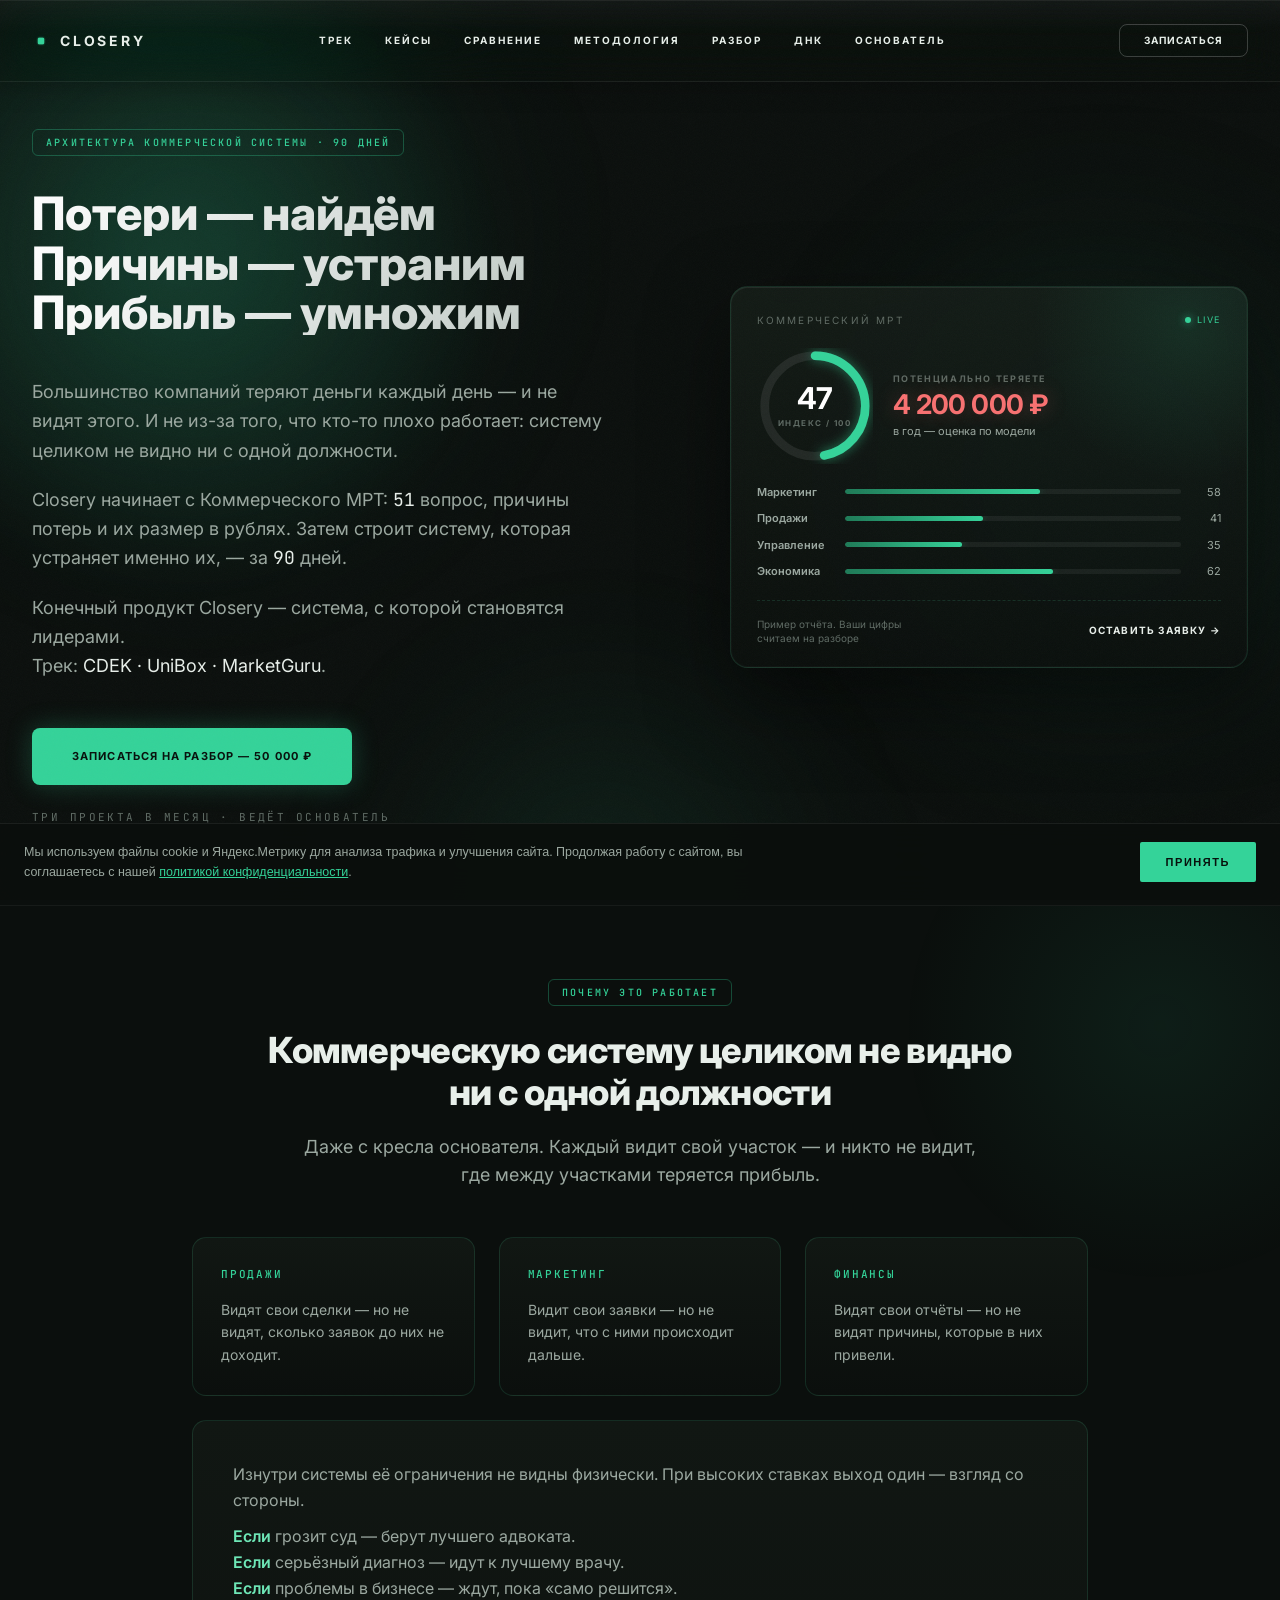
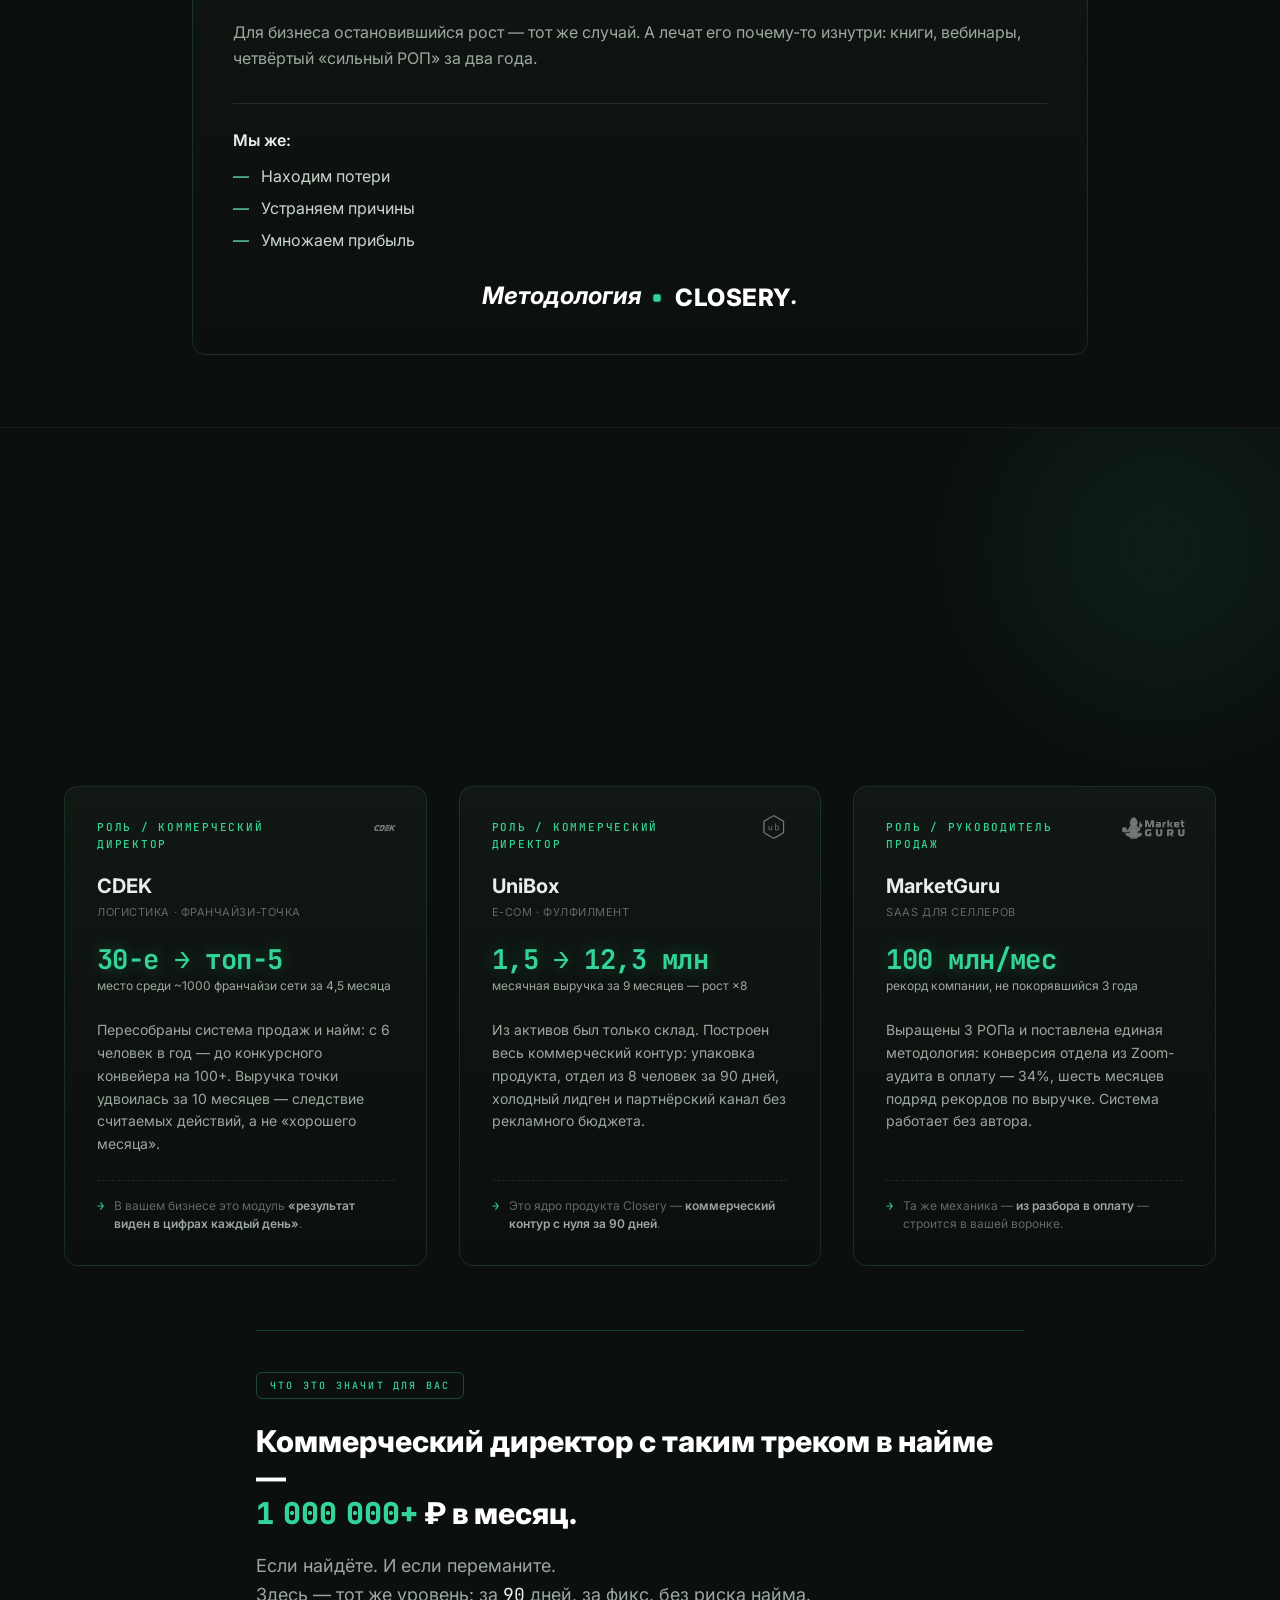
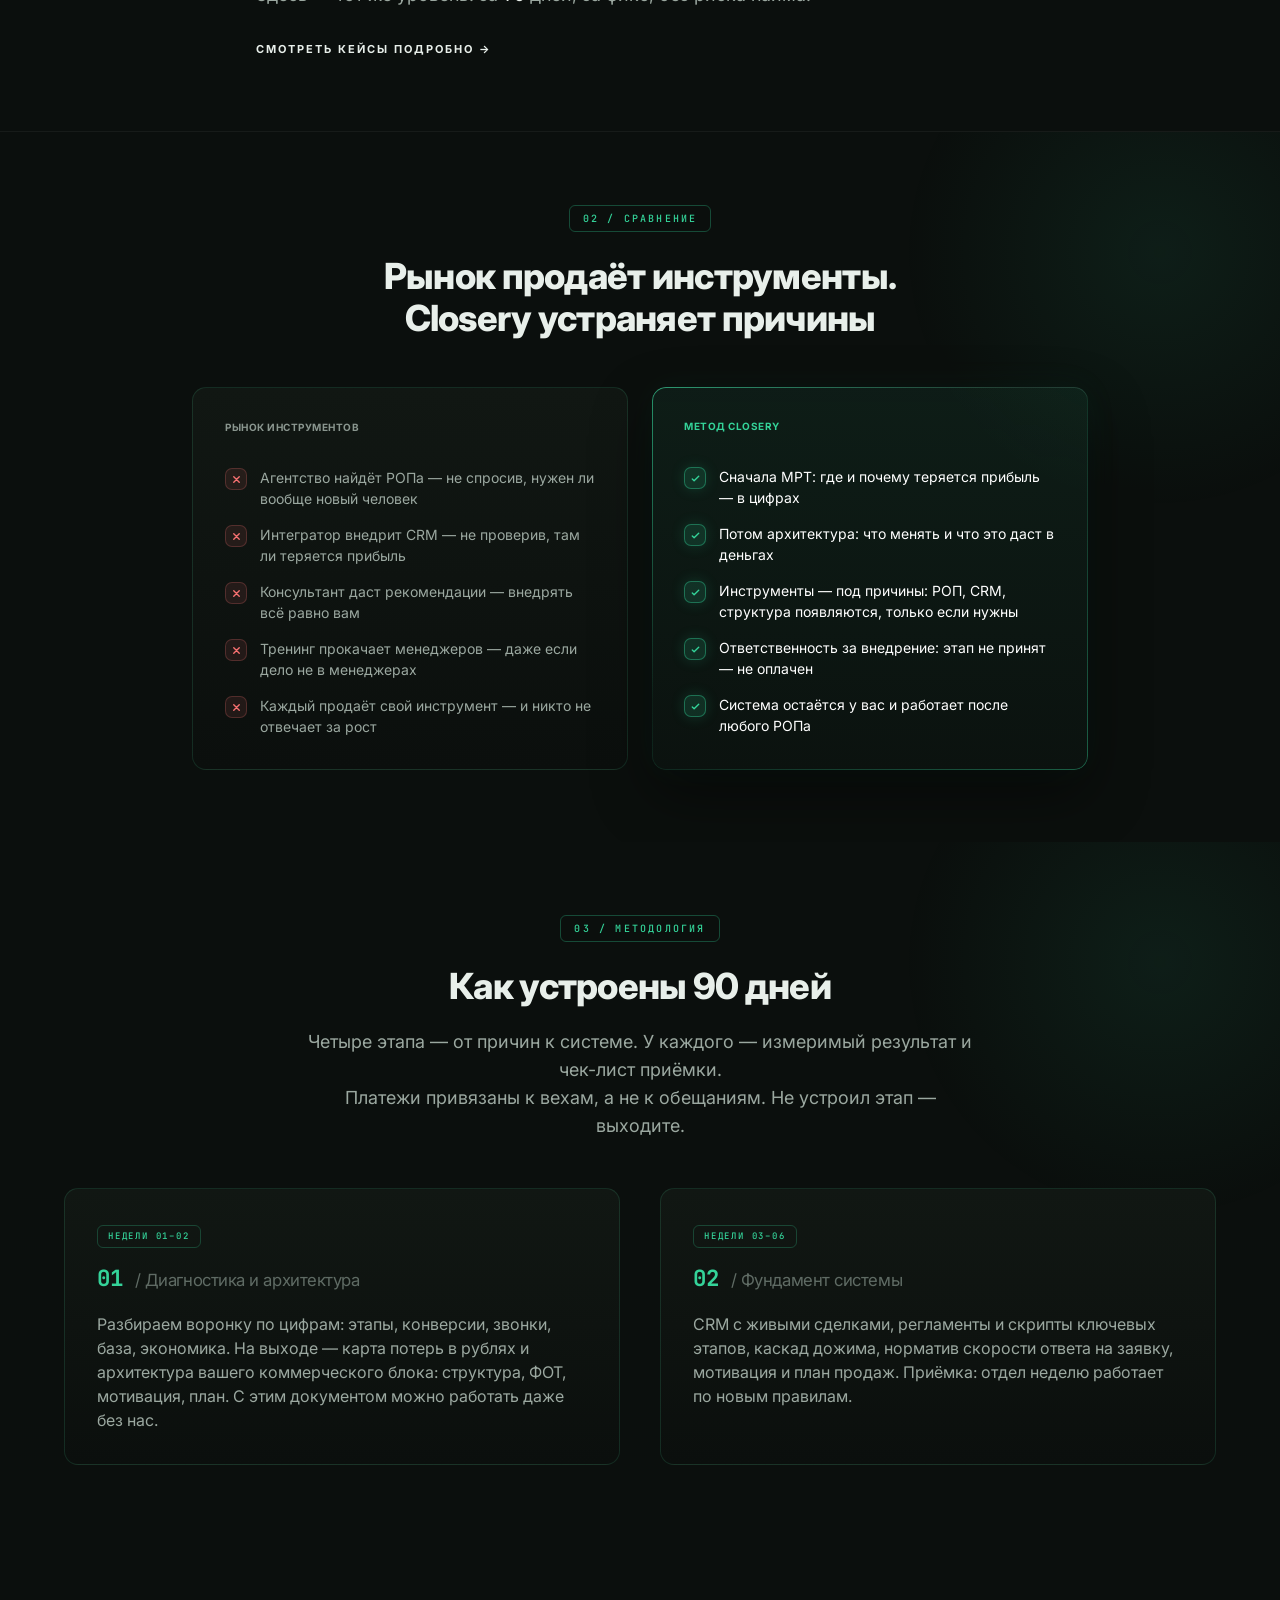
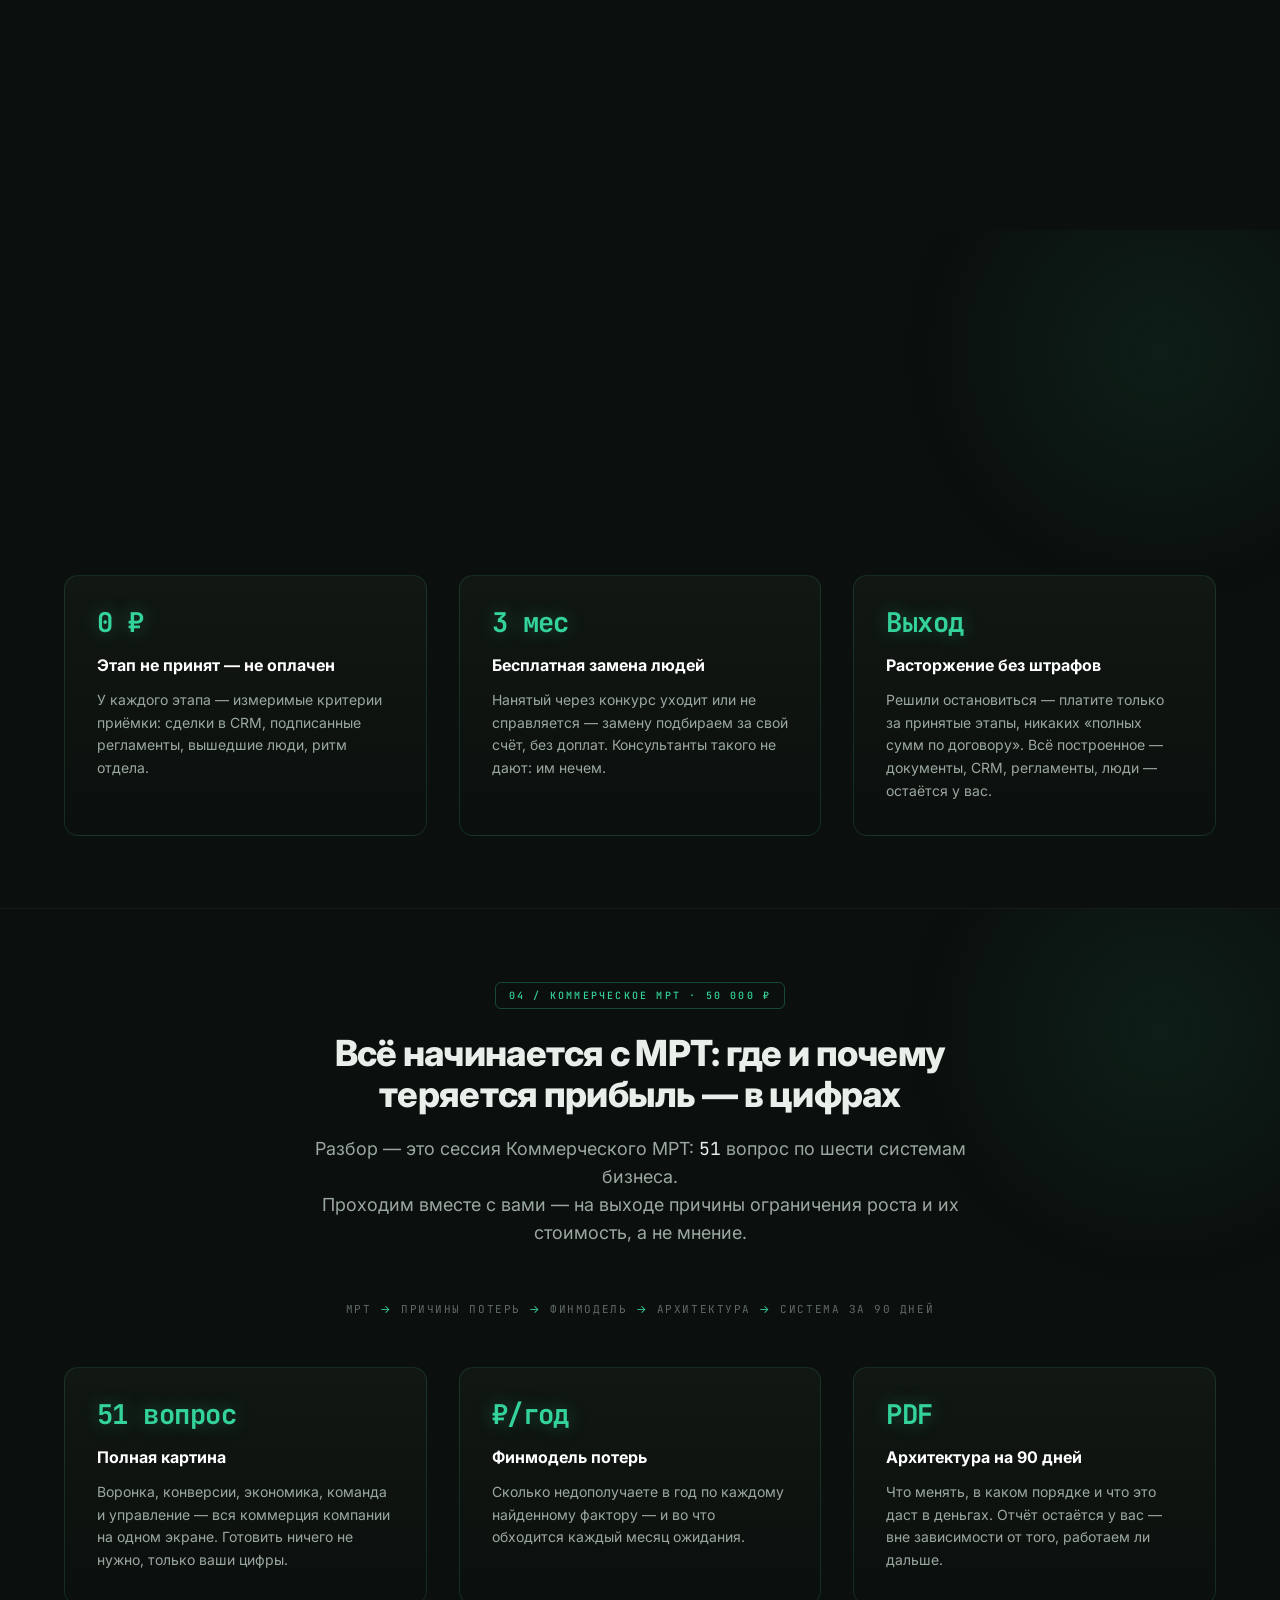
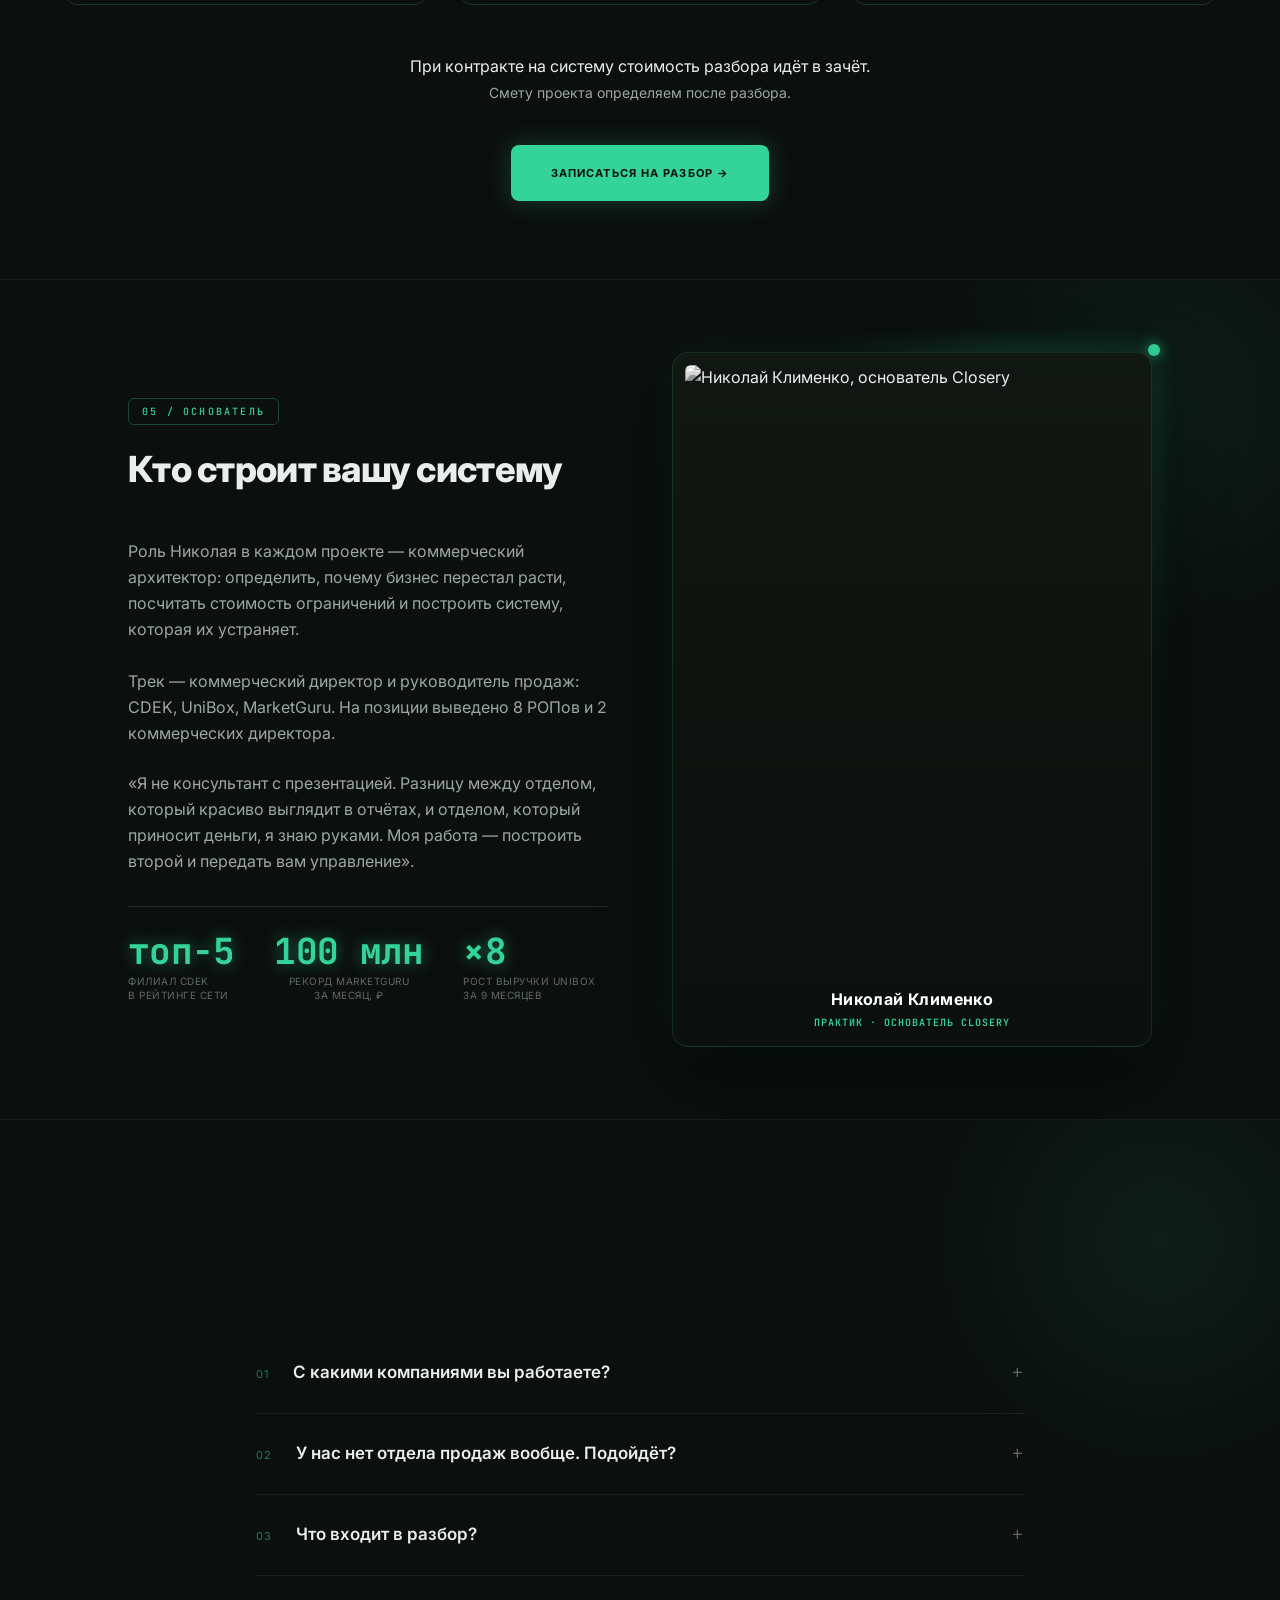
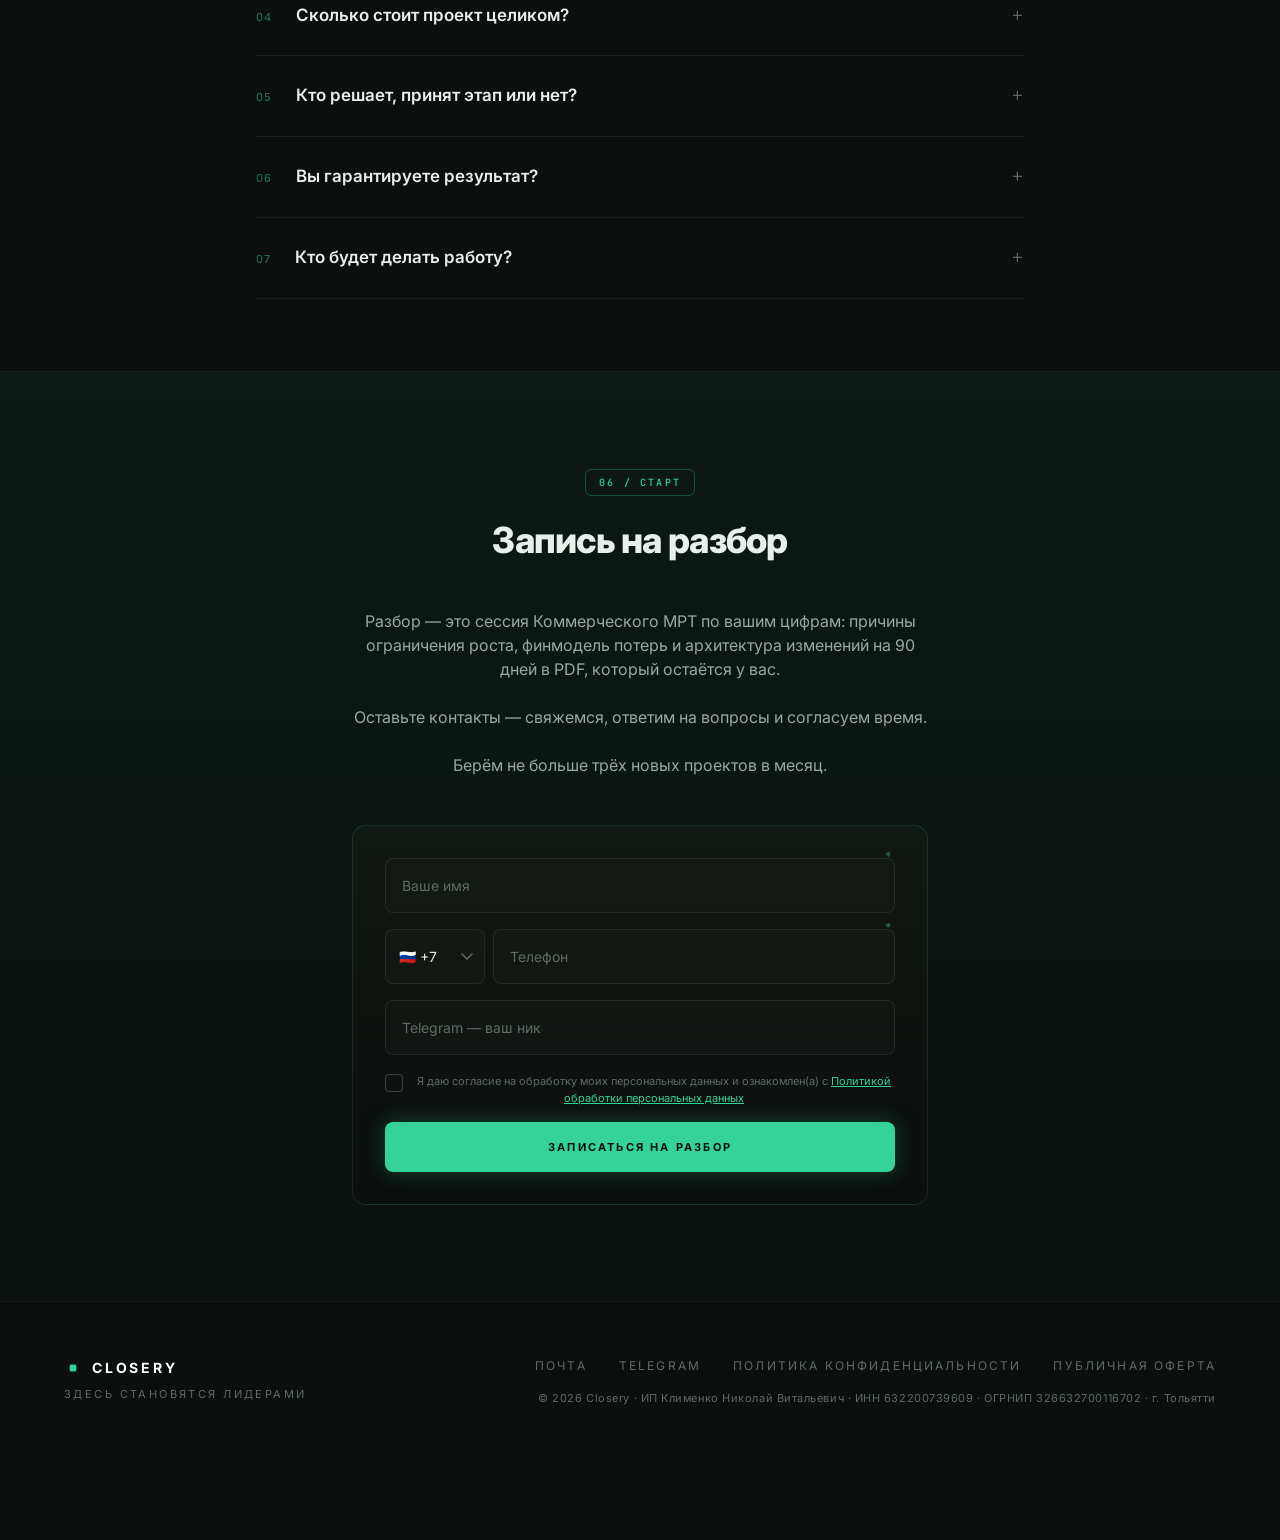
==== index.html @ 77b25d0c "Shorten and center the closing methodology line "В этом наша методология CLOSERY." -> "Методология C" ====
<!DOCTYPE html>
<html lang="ru">
<head>
<!-- ═══════════════════════════════════════════════════════════════
     CLOSERY v10 — ДИЗАЙН-СИСТЕМА «CASES»
     Палитра: фон #0B0F0D, изумруд #34D399, поверхности #111713/#151D18.
     Типографика: Inter (текст/заголовки) + JetBrains Mono
     (все цифры, индексы, служебные подписи — фирменный приём).
     Смысловые правки: кейсы синхронизированы с one-pager'ом,
     починена ссылка мобильного меню (/calculator → /diagnostic),
     сжаты заголовки. Форма, вебхук, JS-логика — без изменений.
═══════════════════════════════════════════════════════════════ -->

<meta charset="UTF-8">
<meta name="viewport" content="width=device-width, initial-scale=1.0">
<title>Closery — находим причины, которые останавливают рост, и строим коммерческую систему</title>
<meta name="description" content="Closery — коммерческий архитектор. Сначала Коммерческое МРТ: где и почему теряется прибыль, в рублях. Затем — коммерческая система за 90 дней, которая устраняет эти причины. Оплата по этапам, выход в любой момент.">
<link rel="canonical" href="https://closery.ru/">
<meta name="robots" content="index, follow">
<meta name="theme-color" content="#0B0F0D">

<link rel="icon" href="/favicon.ico" sizes="any">
<link rel="icon" type="image/svg+xml" href="/mark-transparent.svg">
<link rel="apple-touch-icon" href="/apple-touch-icon.png">
<link rel="icon" type="image/png" sizes="192x192" href="/mark-192.png">

<meta property="og:type" content="website">
<meta property="og:site_name" content="Closery">
<meta property="og:locale" content="ru_RU">
<meta property="og:url" content="https://closery.ru/">
<meta property="og:title" content="Closery — находим причины, которые останавливают рост">
<meta property="og:description" content="Сначала Коммерческое МРТ: где и почему теряется прибыль — в рублях. Затем коммерческая система за 90 дней, которая устраняет эти причины.">
<meta property="og:image" content="https://closery.ru/mark-512.png">
<meta property="og:image:width" content="512">
<meta property="og:image:height" content="512">
<meta name="twitter:card" content="summary_large_image">
<meta name="twitter:title" content="Closery — находим причины, которые останавливают рост">
<meta name="twitter:description" content="Коммерческое МРТ покажет, где теряется прибыль. Коммерческая система за 90 дней устранит причины — с оплатой по этапам.">
<meta name="twitter:image" content="https://closery.ru/mark-512.png">

<link rel="stylesheet" href="/tailwind.css?v=3a59e3e5">
<link href="https://fonts.googleapis.com/css2?family=Inter:wght@300;400;500;600;700;800&family=JetBrains+Mono:wght@400;500;700&family=PT+Serif:ital,wght@1,400;1,700&display=swap" rel="stylesheet">

<style>
/* ─── ТОКЕНЫ (из cases) ─── */
:root{
  --cl-bg:#0B0F0D;
  --cl-surface:#111713;
  --cl-surface2:#151D18;
  --cl-line:rgba(80,220,160,.14);
  --cl-line-soft:rgba(255,255,255,.07);
  --cl-em:#34D399;
  --cl-em-dim:#1E7A57;
  --cl-text:#E8EFEA;
  --cl-muted:#9BA8A0;
  --cl-faint:#5F6B64;
  --cl-ink:#07110C;
}

/* ─── БАЗОВЫЙ СБРОС ─── */
html { scroll-padding-top: 80px; }

.closery-land a { color: inherit !important; text-decoration: none !important; }
.closery-land a.cta-solid       { color: var(--cl-ink) !important; }
.closery-land a.cta-ghost       { color: var(--cl-text) !important; }
.closery-land a.cta-ghost:hover { color: var(--cl-ink) !important; }
.closery-land a.cl-foot         { color: var(--cl-faint) !important; }
.closery-land a.cl-foot:hover   { color: var(--cl-em) !important; }

.closery-land,
.closery-land *,
.closery-land p,
.closery-land h1,
.closery-land h2,
.closery-land h3,
.closery-land a,
.closery-land text {
  font-family: 'Inter', sans-serif !important;
  box-sizing: border-box;
}
/* фирменный приём: все цифры и служебные подписи — моно */
.closery-land .mono,
.closery-land .em-tag,
.closery-land .step-week,
.closery-land .fmt-badge,
.closery-land .stat-val,
.closery-land .case-index,
.closery-land .num-mono {
  font-family: 'JetBrains Mono', monospace !important;
}

/* ─── КАРТОЧКИ (стиль cases: поверхность → фон) ─── */
.glass {
  background: linear-gradient(180deg, var(--cl-surface) 0%, var(--cl-bg) 100%);
  border: 1px solid var(--cl-line);
  border-radius: 14px;
  position: relative;
  overflow: hidden;
  transition: border-color .35s ease, transform .35s ease, box-shadow .35s ease;
}
.glass:hover {
  border-color: rgba(52,211,153,.38);
  transform: translateY(-3px);
  box-shadow: 0 16px 44px rgba(0,0,0,.45), 0 0 30px rgba(52,211,153,.07);
}
.glass::before {
  content: '';
  position: absolute;
  top: 0; left: -80%;
  width: 60%; height: 100%;
  background: linear-gradient(90deg, transparent, rgba(232,239,234,.035), transparent);
  transition: left .55s ease;
  pointer-events: none;
}
.glass:hover::before { left: 150%; }
@media (hover: none) { .glass::before { display: none; } }

.gradient-text {
  background: linear-gradient(135deg, #FFFFFF 0%, #9BA8A0 100%);
  -webkit-background-clip: text;
  background-clip: text;
  -webkit-text-fill-color: transparent;
  padding: 0 .08em; margin: 0 -.08em;
}
/* На мобильном заголовок переносится на много строк — нижние строки
   попадают в тёмную часть градиента и становятся нечитаемыми на тёмном фоне.
   Ниже 640px используем сплошной светлый цвет вместо градиента. */
@media (max-width: 640px) {
  .gradient-text {
    background: none;
    -webkit-text-fill-color: var(--cl-text);
    color: var(--cl-text);
  }
}

/* ─── ОТСТУПЫ И ЗАГОЛОВКИ ─── */
.section-padding { padding-top: 4.5rem; padding-bottom: 4.5rem; }
.closery-land .cl-h2 { font-size: 1.5rem; line-height: 1.15; font-weight: 800; letter-spacing: -.02em; margin-bottom: 3rem; }
@media (min-width: 768px) { .closery-land .cl-h2 { font-size: 2.25rem; } }
.closery-land .cl-h2.has-sub { margin-bottom: 1.25rem; }
.closery-land .cl-sub { margin-bottom: 3rem; }
.closery-land .cl-center .cl-h2, .closery-land .cl-center .cl-sub { text-align: center; }
.closery-land .cl-center .cl-sub { margin-left: auto; margin-right: auto; }
@media (max-width: 640px) {
  .section-padding { padding-top: 3rem; padding-bottom: 3rem; }
  .px-mob { padding-left: 1rem !important; padding-right: 1rem !important; }
}

.closery-land { padding-bottom: env(safe-area-inset-bottom); }
.closery-land #cl-nav { padding-top: max(1.5rem, env(safe-area-inset-top)); }

/* ─── PROGRESS BAR ─── */
#cl-progress {
  position: fixed; top: 0; left: 0;
  height: 2px; width: 0%;
  background: linear-gradient(90deg, #1E7A57, #34D399);
  z-index: 2000;
  transition: width .07s linear;
  box-shadow: 0 0 8px rgba(52,211,153,.55);
}

/* ─── GRAIN ─── */
#cl-grain {
  position: fixed; inset: 0; pointer-events: none; z-index: 1999; opacity: .03;
  background-image: url("data:image/svg+xml,%3Csvg xmlns='http://www.w3.org/2000/svg' width='280' height='280'%3E%3Cfilter id='n'%3E%3CfeTurbulence type='fractalNoise' baseFrequency='.85' numOctaves='4' stitchTiles='stitch'/%3E%3C/filter%3E%3Crect width='280' height='280' filter='url(%23n)'/%3E%3C/svg%3E");
  background-size: 180px 180px;
}

/* ─── HERO GLOW ─── */
.hero-glow {
  position: absolute;
  width: 720px; height: 720px;
  background: radial-gradient(circle, rgba(52,211,153,.12) 0%, transparent 66%);
  pointer-events: none;
  top: -90px; left: -190px;
  border-radius: 50%;
  animation: glow-breathe 6s ease-in-out infinite;
}
@keyframes glow-breathe {
  0%,100% { transform: scale(1);    opacity: .5; }
  50%      { transform: scale(1.1); opacity: 1;  }
}

/* ─── REVEAL ─── */
.reveal { opacity: 0; transform: translateY(26px);
  transition: opacity .72s cubic-bezier(.16,1,.3,1), transform .72s cubic-bezier(.16,1,.3,1); }
.reveal.in { opacity: 1; transform: none; }
.rd1 { transition-delay: .1s; } .rd2 { transition-delay: .2s; }
.rd3 { transition-delay: .3s; } .rd4 { transition-delay: .4s; }
@media (prefers-reduced-motion: reduce) {
  .reveal { opacity: 1; transform: none; transition: none; }
  .hero-glow, .em-tag, .fmt-badge { animation: none !important; }
}

/* ─── НАВИГАЦИЯ ─── */
.nav-lnk { color: var(--cl-faint) !important; transition: color .2s !important; }
.nav-lnk:hover { color: var(--cl-em) !important; }
.closery-land .nav-dna { color: var(--cl-em) !important; }
.closery-land .nav-dna:hover { color: #6EE7B7 !important; }
#cl-mob-menu .nav-dna { color: var(--cl-em) !important; }

.logo-btn {
  cursor: pointer;
  color: #fff !important;
  letter-spacing: .2em;
  display: inline-flex; align-items: center; gap: 10px;
  transition: letter-spacing .35s ease, color .2s !important;
}
.logo-btn:hover { color: var(--cl-em) !important; letter-spacing: .3em; }
.brand-mark {
  width: 9px; height: 9px; border-radius: 2px; flex: none;
  background: var(--cl-em);
  box-shadow: 0 0 14px rgba(52,211,153,.55);
}

/* ─── МОБИЛЬНОЕ МЕНЮ ─── */
#cl-mob-menu {
  display: none;
  position: fixed;
  top: 72px; left: 0; right: 0; bottom: 0;
  background: rgba(11,15,13,0.97);
  -webkit-backdrop-filter: blur(24px);
  backdrop-filter: blur(24px);
  border-bottom: 1px solid var(--cl-line);
  z-index: 49;
  padding: 1.5rem 2rem;
  flex-direction: column;
  gap: 1.25rem;
  overflow-y: auto;
}
#cl-mob-menu.open { display: flex; }
body.cl-menu-open { overflow: hidden; }
#cl-mob-menu a {
  color: var(--cl-faint) !important;
  font-size: 11px; font-weight: 700; letter-spacing: .2em; text-transform: uppercase;
  padding: .75rem 0;
  border-bottom: 1px solid rgba(255,255,255,0.05);
  transition: color .2s !important;
}
#cl-mob-menu a:hover { color: var(--cl-em) !important; }
#cl-hamburger { display: none; flex-direction: column; gap: 5px; cursor: pointer; padding: 4px; background: none; border: none; }
#cl-hamburger span { display: block; width: 22px; height: 2px; background: var(--cl-text); border-radius: 2px; transition: transform .3s ease, opacity .3s ease; }
#cl-hamburger.open span:nth-child(1) { transform: translateY(7px) rotate(45deg); }
#cl-hamburger.open span:nth-child(2) { opacity: 0; }
#cl-hamburger.open span:nth-child(3) { transform: translateY(-7px) rotate(-45deg); }
@media (max-width: 768px) { #cl-hamburger { display: flex; } }
@media (max-width: 400px) { #cl-nav-cta { display: none !important; } }

/* ─── EM TAG (моно-индекс, как в cases) ─── */
.em-tag {
  display: inline-block;
  border: 1px solid rgba(52,211,153,.3);
  border-radius: 6px;
  padding: 5px 13px;
  font-size: 10px; font-weight: 500; letter-spacing: .22em; text-transform: uppercase;
  color: var(--cl-em);
  animation: tag-pulse 3s ease-in-out infinite;
}
@keyframes tag-pulse {
  0%,100% { box-shadow: none; }
  50%      { box-shadow: 0 0 14px rgba(52,211,153,.18); }
}

/* ─── CTA КНОПКИ ─── */
.cta-primary { position: relative; overflow: hidden; display: inline-block; border-radius: 8px; }
.cta-primary::after {
  content: ''; position: absolute; top: 0; left: -100%;
  width: 100%; height: 100%;
  background: linear-gradient(90deg, transparent, rgba(255,255,255,.22), transparent);
  transition: left .5s ease;
}
.cta-primary:hover::after { left: 100%; }
@media (hover: none) { .cta-primary::after { display: none; } }
.cta-solid { box-shadow: 0 0 26px rgba(52,211,153,.25); }

/* ─── OUR-SIDE КАРТОЧКИ ─── */
.our-side {
  border-radius: 14px;
  background: linear-gradient(180deg, rgba(52,211,153,.07), rgba(52,211,153,.02)) !important;
  transition: box-shadow .35s ease, border-color .35s ease, transform .35s ease;
  position: relative;
  box-shadow: 0 24px 60px rgba(0,0,0,.45), 0 1px 0 rgba(255,255,255,.08) inset, 0 0 34px rgba(52,211,153,.06);
}
/* Люксовая градиентная рамка */
.our-side::before {
  content: ''; position: absolute; inset: 0; border-radius: inherit; padding: 1px; z-index: 0;
  background: linear-gradient(140deg, rgba(52,211,153,.65), rgba(52,211,153,.06) 42%, rgba(52,211,153,.4));
  -webkit-mask: linear-gradient(#000 0 0) content-box, linear-gradient(#000 0 0);
  -webkit-mask-composite: xor; mask-composite: exclude;
  pointer-events: none;
}
.our-side:hover {
  box-shadow: 0 30px 70px rgba(0,0,0,.5), 0 0 60px rgba(52,211,153,.16), 0 1px 0 rgba(255,255,255,.1) inset;
  border-color: rgba(52,211,153,.55) !important;
  transform: translateY(-4px);
}

/* ─── СЧЁТЧИКИ / СТАТИСТИКА ─── */
.stat-val { display: inline-block; font-variant-numeric: tabular-nums; letter-spacing: -.02em; }
.closery-land .stat-row { display: grid; grid-template-columns: repeat(3, max-content); gap: 2.5rem; }
@media (max-width: 480px) {
  .closery-land .stat-row { grid-template-columns: repeat(2, max-content); gap: 1.75rem 2.5rem; }
}
.closery-land .stat-row .stat-num {
  font-family: 'JetBrains Mono', monospace !important;
  font-weight: 700; letter-spacing: -.02em;
  color: var(--cl-em);
  text-shadow: 0 0 16px rgba(52,211,153,.5);
}

/* ─── INPUTS ─── */
input:focus, textarea:focus {
  outline: none !important;
  border-color: var(--cl-em) !important;
  box-shadow: 0 0 0 2px rgba(52,211,153,.18) !important;
}
::selection        { background: var(--cl-em); color: var(--cl-ink); }
::-moz-selection   { background: var(--cl-em); color: var(--cl-ink); }

/* ─── ФОРМА ─── */
#cl-form-wrap input,
#cl-form-wrap select {
  background: rgba(255,255,255,.015);
  border: 1px solid var(--cl-line-soft);
  border-radius: 8px;
  padding: 1rem;
  color: var(--cl-text);
  font-family: 'Inter', sans-serif;
  font-size: 14px;
  transition: border-color .2s, box-shadow .2s;
}
#cl-form-wrap input { width: 100%; }
#cl-form-wrap select {
  appearance: none; -webkit-appearance: none; cursor: pointer;
  background-image: url("data:image/svg+xml,%3Csvg xmlns='http://www.w3.org/2000/svg' width='12' height='8' viewBox='0 0 12 8'%3E%3Cpath d='M1 1l5 5 5-5' stroke='%235F6B64' stroke-width='1.5' fill='none' stroke-linecap='round'/%3E%3C/svg%3E");
  background-repeat: no-repeat;
  background-position: right .7rem center;
  padding-left: .8rem; padding-right: 1.6rem;
}
#cl-form-wrap select option { background: #111713; color: var(--cl-text); }
#cl-form-wrap input::placeholder { color: var(--cl-faint); }
#cl-hp { display: none !important; }
@media (max-width: 600px) {
  #cl-form-wrap input, #cl-form-wrap select { font-size: 16px; }
}
.closery-land { overflow-x: hidden; }

.cl-field { position: relative; }
.cl-req {
  position: absolute; top: -8px; right: 3px;
  font-size: 13px; line-height: 1;
  color: rgba(52,211,153,.5);
  pointer-events: none; z-index: 3;
}
.cl-phone-row { display: flex; gap: 8px; }
.cl-phone-row select { flex: 0 0 100px; width: 100px; }
.cl-phone-row input { flex: 1 1 auto; width: auto; min-width: 0; }
#cl-submit {
  width: 100%;
  padding: 1.05rem;
  background: var(--cl-em);
  color: var(--cl-ink);
  font-family: 'JetBrains Mono', monospace;
  font-weight: 700;
  font-size: 11px;
  letter-spacing: .2em;
  text-transform: uppercase;
  border: none; border-radius: 8px;
  cursor: pointer;
  transition: background .2s, transform .1s, box-shadow .2s;
  position: relative; overflow: hidden;
  box-shadow: 0 0 22px rgba(52,211,153,.25);
}
#cl-submit:hover { background: #fff; box-shadow: 0 0 30px rgba(52,211,153,.4); }
#cl-submit:active { transform: scale(.98); }
#cl-submit:disabled { opacity: .5; cursor: not-allowed; }
#cl-msg {
  display: none;
  padding: 1rem; border-radius: 8px;
  text-align: center;
  font-size: 13px; font-weight: 600; letter-spacing: .05em;
}
#cl-msg.success { color: var(--cl-em); border: 1px solid rgba(52,211,153,.3); }
#cl-msg.error   { color: #f87171; border: 1px solid rgba(248,113,113,.3); }
.cl-invalid { border-color: #f87171 !important; }

/* ─── ЧЕКБОКС ─── */
.cl-consent { display: flex; align-items: flex-start; gap: 10px; cursor: pointer; user-select: none; margin-top: 2px; }
.cl-consent input { display: none; }
.cl-consent .cl-box {
  width: 18px; height: 18px;
  border: 1px solid rgba(255,255,255,0.2);
  border-radius: 4px;
  flex-shrink: 0; margin-top: 1px; position: relative;
  transition: border-color .2s, background .2s;
}
.cl-consent input:checked + .cl-box { background: var(--cl-em); border-color: var(--cl-em); }
.cl-consent input:checked + .cl-box::after {
  content: ''; position: absolute; left: 5px; top: 1px;
  width: 4px; height: 9px;
  border: solid var(--cl-ink); border-width: 0 2px 2px 0;
  transform: rotate(45deg);
}
.cl-consent .cl-txt { font-size: 11px; line-height: 1.5; color: var(--cl-faint); }
.cl-consent .cl-txt a { color: var(--cl-em) !important; text-decoration: underline !important; }
.cl-consent.cl-invalid .cl-box { border-color: #f87171 !important; }

/* ─── FAQ ─── */
.faq-item { border-bottom: 1px solid rgba(255,255,255,0.07); }
.faq-item summary {
  list-style: none; cursor: pointer;
  display: flex; align-items: baseline; gap: 1.5rem;
  padding: 1.75rem 0;
  transition: color .2s ease;
}
.faq-item summary::-webkit-details-marker { display: none; }
.faq-item summary .faq-idx {
  font-family: 'JetBrains Mono', monospace;
  color: var(--cl-em-dim); font-size: 11px; letter-spacing: .1em; flex: none;
  transition: color .25s ease;
}
.faq-item summary .faq-q {
  color: var(--cl-text); font-weight: 600; font-size: 17px; line-height: 1.4; flex: 1;
}
.faq-item summary .faq-plus {
  flex: none; color: var(--cl-faint); font-size: 20px; font-weight: 300; line-height: 1;
  transition: transform .3s ease, color .25s ease;
}
.faq-item summary:hover .faq-plus,
.faq-item summary:hover .faq-idx { color: var(--cl-em); }
.faq-item[open] summary .faq-plus { transform: rotate(45deg); color: var(--cl-em); }
.faq-item[open] summary .faq-idx { color: var(--cl-em); }
.faq-item .faq-a {
  padding: 0 3rem 1.9rem 0; margin-left: calc(1.5rem + 2.6em);
  color: var(--cl-muted); font-size: 15px; line-height: 1.75; max-width: 44rem;
}
@media (max-width: 640px) {
  .faq-item .faq-a { margin-left: 0; padding-right: 0; }
}

/* ─── НАВБАР ─── */
.closery-land #cl-nav {
  position: fixed;
  background: rgba(11,15,13,0.2);
  -webkit-backdrop-filter: blur(20px) saturate(160%);
  backdrop-filter: blur(20px) saturate(160%);
  border-bottom: 1px solid var(--cl-line-soft);
  box-shadow: inset 0 1px 0 rgba(255,255,255,0.06), 0 4px 24px rgba(0,0,0,0.25);
  transition: background .4s ease, box-shadow .4s ease, border-color .4s ease,
    -webkit-backdrop-filter .4s ease, backdrop-filter .4s ease;
}
.closery-land #cl-nav::before {
  content: ''; position: absolute; inset: 0; pointer-events: none;
  background: linear-gradient(180deg, rgba(255,255,255,0.04) 0%, transparent 40%);
}
.closery-land #cl-nav.cl-scrolled {
  background: rgba(11,15,13,0.6);
  -webkit-backdrop-filter: blur(28px) saturate(190%);
  backdrop-filter: blur(28px) saturate(190%);
  border-bottom-color: rgba(52,211,153,0.2);
  box-shadow: inset 0 1px 0 rgba(255,255,255,0.1), 0 8px 32px rgba(0,0,0,0.5);
}

/* ─── ФОНОВЫЕ ПЯТНА СЕКЦИЙ ─── */
.closery-land .section-padding { position: relative; overflow: hidden; }
.closery-land .section-padding::before {
  content: ''; position: absolute;
  width: 520px; height: 520px;
  background: radial-gradient(circle, rgba(52,211,153,.08) 0%, transparent 70%);
  border-radius: 50%;
  top: -140px; right: -140px;
  pointer-events: none; z-index: 0;
  animation: spot-breathe 8s ease-in-out infinite;
}
.closery-land .section-padding > * { position: relative; z-index: 1; }
@keyframes spot-breathe {
  0%,100% { transform: scale(1) translate(0,0);          opacity: .55; }
  50%     { transform: scale(1.12) translate(-18px,18px); opacity: 1;  }
}

/* ─── ЭТАПЫ / ФОРМАТЫ ─── */
.fmt-badge {
  display: inline-block;
  background: var(--cl-em);
  color: var(--cl-ink);
  font-size: 9px; font-weight: 700; letter-spacing: .2em; text-transform: uppercase;
  padding: 5px 14px; border-radius: 6px;
  white-space: nowrap;
  margin-bottom: 16px;
  animation: badge-breathe 2.8s ease-in-out infinite;
}
@keyframes badge-breathe {
  0%,100% { transform: scale(1);    box-shadow: 0 0 14px rgba(52,211,153,.3); }
  50%     { transform: scale(1.05); box-shadow: 0 0 28px rgba(52,211,153,.55); }
}
.step-week {
  display: inline-block;
  font-size: 9px; font-weight: 500; letter-spacing: .2em; text-transform: uppercase;
  color: var(--cl-em);
  border: 1px solid rgba(52,211,153,.25);
  border-radius: 6px;
  padding: 4px 10px;
  margin-bottom: 14px;
}
.step-num {
  font-family: 'JetBrains Mono', monospace !important;
  color: var(--cl-em);
  font-size: 1.4rem; font-weight: 700; letter-spacing: -.02em;
  margin-bottom: 1rem;
}
.step-num small { font-size: .75em; color: var(--cl-faint); font-weight: 400; }

/* ─── КЕЙСЫ (зеркалят one-pager) ─── */
.case-index {
  font-size: 11px; font-weight: 500; letter-spacing: .16em;
  color: var(--cl-em); text-transform: uppercase;
}
.case-num {
  font-family: 'JetBrains Mono', monospace !important;
  font-size: 1.7rem; font-weight: 700; letter-spacing: -.02em;
  color: var(--cl-em); line-height: 1.05;
  text-shadow: 0 0 18px rgba(52,211,153,.35);
}
.case-transfer {
  border-top: 1px dashed var(--cl-line);
  padding-top: 1rem; margin-top: auto;
  display: flex; gap: 10px; align-items: baseline;
  font-size: 12px; color: var(--cl-faint); line-height: 1.5;
}
.case-transfer .arrow { color: var(--cl-em); font-family: 'JetBrains Mono', monospace !important; flex: none; }
.case-transfer b { color: var(--cl-muted); font-weight: 600; }

/* ─── ГАРАНТИЯ: пунктирная линия как в cases ─── */
.dash-top { border-top: 1px dashed var(--cl-line); }

/* ═══════════════════════════════════════════════════════
   ПРЕМИУМ-МОТОРИКА (Workstream A)
   Всё на transform/opacity, отключается prefers-reduced-motion.
═══════════════════════════════════════════════════════ */
html, body { background: #0B0F0D; }
.closery-land { background: transparent !important; position: relative; z-index: 1; }

/* Aurora — дрейфующие пятна за контентом */
#cl-aurora { position: fixed; inset: 0; z-index: 0; pointer-events: none; overflow: hidden; }
#cl-aurora b { position: absolute; border-radius: 50%; filter: blur(70px); will-change: transform; display: block; }
#cl-aurora .a1 { width: 62vw; height: 62vw; left: -16vw; top: -12vw;
  background: radial-gradient(circle, rgba(52,211,153,.16), transparent 62%); animation: aur1 26s ease-in-out infinite; }
#cl-aurora .a2 { width: 52vw; height: 52vw; right: -12vw; top: 16vh;
  background: radial-gradient(circle, rgba(30,122,87,.22), transparent 62%); animation: aur2 32s ease-in-out infinite; }
#cl-aurora .a3 { width: 46vw; height: 46vw; left: 24vw; bottom: -22vw;
  background: radial-gradient(circle, rgba(52,211,153,.10), transparent 62%); animation: aur3 40s ease-in-out infinite; }
@keyframes aur1 { 0%,100%{transform:translate(0,0) scale(1)} 50%{transform:translate(6vw,4vh) scale(1.14)} }
@keyframes aur2 { 0%,100%{transform:translate(0,0) scale(1)} 50%{transform:translate(-5vw,6vh) scale(1.1)} }
@keyframes aur3 { 0%,100%{transform:translate(0,0) scale(1)} 50%{transform:translate(4vw,-5vh) scale(1.2)} }

/* Свечение за курсором (только desktop) */
#cl-cursor { position: fixed; z-index: 1; pointer-events: none; width: 560px; height: 560px;
  left: 0; top: 0; transform: translate3d(-50%,-50%,0); border-radius: 50%; opacity: 0;
  background: radial-gradient(circle, rgba(52,211,153,.08), transparent 60%);
  transition: opacity .6s ease; will-change: transform; }
@media (pointer: fine) { body.cl-cursor-on #cl-cursor { opacity: 1; } }
@media (pointer: coarse) { #cl-cursor { display: none; } }

/* Spotlight внутри карточек, следит за мышью */
.glass::after, .our-side::after {
  content: ''; position: absolute; inset: 0; border-radius: inherit; pointer-events: none;
  opacity: 0; transition: opacity .45s ease; z-index: 0;
  background: radial-gradient(320px circle at var(--sx,50%) var(--sy,50%), rgba(52,211,153,.11), transparent 60%);
}
.glass:hover::after, .our-side:hover::after { opacity: 1; }
.glass > *, .our-side > * { position: relative; z-index: 1; }

/* Mask-reveal строк заголовка героя. Градиент — на самих спанах,
   т.к. background-clip:text не пробивается сквозь трансформируемого потомка. */
.hero-line { display: block; overflow: hidden; padding: .04em .08em; margin: 0 -.08em; }
.hero-line > span {
  display: block; transform: translateY(112%);
  animation: heroUp .95s cubic-bezier(.16,1,.3,1) forwards;
  background: linear-gradient(135deg, #FFFFFF 0%, #B4C0BA 100%);
  -webkit-background-clip: text; background-clip: text; -webkit-text-fill-color: transparent;
}
.hero-line:nth-child(2) > span { animation-delay: .1s; }
.hero-line:nth-child(3) > span { animation-delay: .2s; }
@keyframes heroUp { to { transform: none; } }
@media (max-width: 640px) {
  .hero-line > span { background: none; -webkit-text-fill-color: var(--cl-text); color: var(--cl-text); }
}
/* На 2-колоночной сетке (lg+) левая колонка ýже — держим все три строки в один ряд */
@media (min-width: 1024px) {
  .hero-headline { font-size: clamp(2.3rem, 3.6vw, 2.9rem); }
  .hero-line > span { white-space: nowrap; }
}

/* Магнитная кнопка */

/* ═══ ГЕРОЙ-ВИДЖЕТ «КОНСОЛЬ» (Workstream B) ═══ */
.hero-grid { display: grid; grid-template-columns: minmax(0,1fr); gap: 3rem; align-items: center; }
@media (min-width: 1024px) { .hero-grid { grid-template-columns: 1.1fr .9fr; gap: 4rem; } }
.hero-widget {
  position: relative; border-radius: 18px; padding: 26px 26px 22px;
  background: linear-gradient(180deg, rgba(21,29,24,.85), rgba(11,15,13,.85));
  border: 1px solid var(--cl-line);
  box-shadow: 0 30px 80px rgba(0,0,0,.5), 0 0 0 1px rgba(255,255,255,.02) inset, 0 1px 0 rgba(255,255,255,.06) inset;
  -webkit-backdrop-filter: blur(10px); backdrop-filter: blur(10px);
  overflow: hidden;
}
.hero-widget::before {
  content: ''; position: absolute; width: 320px; height: 320px; border-radius: 50%;
  background: radial-gradient(circle, rgba(52,211,153,.10), transparent 68%);
  top: -120px; right: -100px; pointer-events: none;
}
.hw-head { display: flex; align-items: center; justify-content: space-between; margin-bottom: 20px; position: relative; }
.hw-title { font-family: 'JetBrains Mono', monospace; font-size: 10px; letter-spacing: .22em; text-transform: uppercase; color: var(--cl-faint); }
.hw-live { display: inline-flex; align-items: center; gap: 6px; font-family: 'JetBrains Mono', monospace; font-size: 9px; letter-spacing: .18em; text-transform: uppercase; color: var(--cl-em); }
.hw-live i { width: 6px; height: 6px; border-radius: 50%; background: var(--cl-em); box-shadow: 0 0 8px rgba(52,211,153,.8); animation: hw-pulse 1.6s infinite; }
@keyframes hw-pulse { 0%,100%{opacity:1} 50%{opacity:.35} }
.hw-gauge-row { display: flex; align-items: center; gap: 20px; margin-bottom: 20px; position: relative; }
.hw-gauge { position: relative; width: 116px; height: 116px; flex: none; }
.hw-gauge svg { width: 100%; height: 100%; transform: rotate(-90deg); }
.hw-gauge .hw-track { fill: none; stroke: rgba(255,255,255,.08); stroke-width: 9; }
.hw-gauge .hw-val { fill: none; stroke: var(--cl-em); stroke-width: 9; stroke-linecap: round;
  filter: drop-shadow(0 0 6px rgba(52,211,153,.5)); transition: stroke-dashoffset 1.6s cubic-bezier(.16,1,.3,1); }
.hw-gnum { position: absolute; inset: 0; display: flex; flex-direction: column; align-items: center; justify-content: center; }
.hw-gnum b { font-family: 'JetBrains Mono', monospace; font-size: 30px; font-weight: 700; color: #fff; line-height: 1; }
.hw-gnum span { font-size: 8px; font-weight: 700; letter-spacing: .18em; text-transform: uppercase; color: var(--cl-faint); margin-top: 4px; }
.hw-loss { flex: 1; min-width: 0; }
.hw-label { font-size: 9px; font-weight: 700; letter-spacing: .18em; text-transform: uppercase; color: var(--cl-faint); }
.hw-loss-num { font-family: 'JetBrains Mono', monospace; font-size: clamp(20px,2.4vw,27px); font-weight: 700; color: #F87171; letter-spacing: -.02em; line-height: 1.1; margin: 4px 0 3px; text-shadow: 0 0 22px rgba(248,113,113,.3); }
.hw-label2 { font-size: 11px; color: var(--cl-muted); }
.hw-bars { display: flex; flex-direction: column; gap: 10px; margin-bottom: 20px; }
.hw-bar { display: grid; grid-template-columns: 78px 1fr 30px; align-items: center; gap: 10px; }
.hw-bar .n { font-size: 11px; color: var(--cl-muted); font-weight: 600; }
.hw-bar .t { height: 5px; border-radius: 4px; background: rgba(255,255,255,.06); overflow: hidden; }
.hw-bar .t i { display: block; height: 100%; width: 0; border-radius: 4px; background: linear-gradient(90deg, var(--cl-em-dim), var(--cl-em)); box-shadow: 0 0 8px rgba(52,211,153,.3); transition: width 1.3s cubic-bezier(.16,1,.3,1); }
.hw-bar .v { font-family: 'JetBrains Mono', monospace; font-size: 11px; color: var(--cl-muted); text-align: right; }
.hw-foot { display: flex; align-items: center; justify-content: space-between; gap: 12px; border-top: 1px dashed var(--cl-line); padding-top: 16px; }
.hw-note { font-size: 10px; color: var(--cl-faint); line-height: 1.4; }
.hw-cta { font-family: 'JetBrains Mono', monospace; font-size: 10px; font-weight: 700; letter-spacing: .12em; text-transform: uppercase; color: var(--cl-em) !important; white-space: nowrap; }
.hw-cta:hover { color: #fff !important; }

@media (prefers-reduced-motion: reduce) {
  #cl-aurora b { animation: none !important; }
  #cl-cursor { display: none !important; }
  .hero-line > span { transform: none !important; animation: none !important; }
  .hw-live i { animation: none !important; }
}

/* ═══ ЛОГОТИП КЛИЕНТА В КАРТОЧКЕ КЕЙСА — монохромная угловая марка ═══ */
.case-logo {
  position: absolute; top: 30px; right: 30px; z-index: 2;
  height: 22px; width: auto; max-width: 92px; object-fit: contain;
  filter: brightness(0) invert(1); opacity: .42;
  transition: opacity .35s ease, transform .35s ease;
  pointer-events: none;
}
/* квадратные знаки компенсируем высотой, чтобы визуальная масса совпадала со словесными лого */
.case-logo[src*="unibox"] { height: 32px; top: 24px; }
.glass:hover .case-logo { opacity: .78; transform: translateY(-1px); }
/* строка «Роль / …» не должна заходить под лого */
.closery-land .case-index { padding-right: 104px; }
@media (max-width: 640px) {
  .case-logo { top: 26px; right: 24px; height: 18px; max-width: 78px; }
  .case-logo[src*="unibox"] { height: 26px; top: 22px; }
  .closery-land .case-index { padding-right: 88px; }
}

/* ═══ СТЕНА РЕЗУЛЬТАТОВ (Workstream C) ═══ */
.results-grid { display: grid; grid-template-columns: repeat(2, 1fr); gap: 1px;
  background: var(--cl-line); border: 1px solid var(--cl-line); border-radius: 16px; overflow: hidden; }
@media (min-width: 768px) { .results-grid { grid-template-columns: repeat(3, 1fr); } }
.result-cell {
  background: linear-gradient(180deg, rgba(21,29,24,.6), rgba(11,15,13,.6));
  padding: 34px 24px; text-align: center; position: relative; overflow: hidden;
  transition: background .35s;
}
.result-cell:hover { background: linear-gradient(180deg, rgba(52,211,153,.06), rgba(11,15,13,.6)); }
.result-cell::before { content: ''; position: absolute; width: 180px; height: 180px; border-radius: 50%;
  top: -80px; right: -60px; background: radial-gradient(circle, rgba(52,211,153,.10), transparent 70%);
  opacity: 0; transition: opacity .35s; pointer-events: none; }
.result-cell:hover::before { opacity: 1; }
.result-num {
  font-family: 'JetBrains Mono', monospace; font-weight: 700; letter-spacing: -.02em;
  font-size: clamp(30px,4vw,44px); color: var(--cl-em); line-height: 1;
  text-shadow: 0 0 22px rgba(52,211,153,.35); margin-bottom: 12px;
  display: flex; align-items: baseline; justify-content: center; gap: .04em;
}
.result-num .pre { font-size: .6em; color: var(--cl-em); opacity: .7; }
.result-cap { font-size: 12.5px; color: var(--cl-muted); line-height: 1.5; max-width: 220px; margin: 0 auto; }

/* ═══ ПОРТРЕТ ОСНОВАТЕЛЯ (Workstream E) ═══ */
.founder-wrap::before {
  content: ''; position: absolute; inset: -14px; border-radius: 22px; z-index: 0; pointer-events: none;
  background: radial-gradient(60% 60% at 70% 20%, rgba(52,211,153,.18), transparent 70%);
  filter: blur(8px);
}
.founder-frame { position: relative; z-index: 1; border-radius: 16px;
  box-shadow: 0 30px 70px rgba(0,0,0,.5), 0 0 40px rgba(52,211,153,.08); }

/* ═══ СРАВНЕНИЕ: премиум иконки ═══ */
.cmp-list { display: flex; flex-direction: column; gap: 15px; }
.cmp-row { display: flex; gap: 13px; align-items: flex-start; font-size: 14px; line-height: 1.5; }
.cmp-ico { flex: none; width: 22px; height: 22px; border-radius: 7px; display: flex; align-items: center; justify-content: center; margin-top: 1px; }
.cmp-ico svg { width: 11px; height: 11px; display: block; }
.cmp-x { background: rgba(248,113,113,.09); color: #F87171; box-shadow: inset 0 0 0 1px rgba(248,113,113,.22); }
.cmp-v { background: rgba(52,211,153,.14); color: var(--cl-em); box-shadow: inset 0 0 0 1px rgba(52,211,153,.4), 0 0 14px rgba(52,211,153,.18); }

/* ═══ ФОРМАТЫ: равная высота, мета прижата к низу ═══ */
.fmt-grid > * { display: flex; flex-direction: column; height: 100%; }
.fmt-foot { margin-top: auto; }
</style>
</head>
<body>

<div id="cl-aurora" aria-hidden="true"><b class="a1"></b><b class="a2"></b><b class="a3"></b></div>
<div id="cl-cursor" aria-hidden="true"></div>
<div id="cl-progress"></div>
<div id="cl-grain"></div>

<div class="closery-land bg-[#0B0F0D] text-[#E8EFEA] min-h-screen">

  <!-- ─── НАВИГАЦИЯ ─── -->
  <nav id="cl-nav" class="w-full z-50 px-8 py-6 flex justify-between items-center">
    <a href="#"
       onclick="event.preventDefault();window.scrollTo({top:0,behavior:'smooth'})"
       class="logo-btn font-bold uppercase text-sm select-none"><img src="/mark-transparent.svg" alt="" width="18" height="18" style="flex:none">Closery</a>

    <div class="hidden md:flex gap-8 text-[10px] font-bold uppercase tracking-[.2em]">
      <a href="#track"      class="nav-lnk">Трек</a>
      <a href="/cases"      class="nav-lnk">Кейсы</a>
      <a href="#versus"     class="nav-lnk">Сравнение</a>
      <a href="#method"     class="nav-lnk">Методология</a>
      <a href="#audit"      class="nav-lnk">Разбор</a>
      <a href="/dna"        class="nav-lnk">ДНК</a>
      <a href="#founder"    class="nav-lnk">Основатель</a>
    </div>

    <div class="flex items-center gap-4">
      <a id="cl-nav-cta" href="#cta"
         class="cta-primary cta-ghost px-6 py-2 border border-white/20 text-[10px] font-bold uppercase tracking-widest
                hover:bg-emerald-500 hover:border-emerald-500 transition-all">
        Записаться
      </a>
      <button id="cl-hamburger" aria-label="Меню" aria-expanded="false">
        <span></span><span></span><span></span>
      </button>
    </div>
  </nav>

  <!-- Мобильное меню -->
  <div id="cl-mob-menu" role="navigation">
    <a href="#track"      class="nav-lnk" onclick="closeMobMenu()">Трек</a>
    <a href="/cases"      class="nav-lnk" onclick="closeMobMenu()">Кейсы</a>
    <a href="#versus"     class="nav-lnk" onclick="closeMobMenu()">Сравнение</a>
    <a href="#method"     class="nav-lnk" onclick="closeMobMenu()">Методология</a>
    <a href="#audit"      class="nav-lnk" onclick="closeMobMenu()">Разбор</a>
    <a href="/dna"        class="nav-lnk" onclick="closeMobMenu()">ДНК</a>
    <a href="#founder"    class="nav-lnk" onclick="closeMobMenu()">Основатель</a>
  </div>

  <!-- ─── ГЛАВНЫЙ ЭКРАН ─── -->
  <section class="min-h-screen flex items-center pt-32 pb-20 px-4 md:px-8 relative overflow-hidden">
    <div class="hero-glow"></div>
    <div class="max-w-7xl mx-auto relative z-10 w-full hero-grid">

      <div>
        <div class="em-tag mb-8 reveal">Архитектура коммерческой системы · 90 дней</div>
        <h1 class="text-5xl md:text-6xl font-extrabold leading-[1.08] mb-10 hero-headline">
          <span class="hero-line"><span>Потери — найдём</span></span>
          <span class="hero-line"><span>Причины — устраним</span></span>
          <span class="hero-line"><span>Прибыль — умножим</span></span>
        </h1>
        <div class="text-lg text-[#9BA8A0] max-w-xl mb-12 leading-relaxed reveal rd2 space-y-5">
          <p>Большинство компаний теряют деньги каждый день — и не видят этого. 
             И не из-за того, что кто-то плохо работает: систему целиком не видно ни с одной должности.</p>
          <p>Closery начинает с Коммерческого МРТ: <span class="mono text-[#E8EFEA]">51</span> вопрос, причины потерь и их размер в рублях. Затем строит систему, которая устраняет именно их, — за <span class="mono text-[#E8EFEA]">90</span> дней.</p>
          <p>Конечный продукт Closery — система, с которой становятся лидерами.<br>
             Трек: <span class="text-[#E8EFEA]">CDEK · UniBox · MarketGuru</span>.</p>
        </div>
        <div class="reveal rd3 flex flex-wrap items-center gap-4">
          <a href="#cta"
             class="cta-primary cta-solid bg-emerald-500 px-10 py-5 font-bold uppercase tracking-widest text-[11px] hover:bg-white transition-all">
            Записаться на разбор — 50 000 ₽
          </a>
        </div>
        <div class="mt-6 text-[#5F6B64] text-[11px] uppercase tracking-[.22em] mono reveal rd4">Три проекта в месяц · Ведёт основатель</div>
      </div>

      <!-- Живой виджет-«консоль» (эхо диагностики, иллюстративные цифры) -->
      <div class="hero-widget reveal rd2" id="heroWidget">
        <div class="hw-head">
          <span class="hw-title">Коммерческий МРТ</span>
          <span class="hw-live"><i></i>live</span>
        </div>
        <div class="hw-gauge-row">
          <div class="hw-gauge">
            <svg viewBox="0 0 120 120">
              <circle class="hw-track" cx="60" cy="60" r="52"></circle>
              <circle class="hw-val" cx="60" cy="60" r="52" id="hwGauge"></circle>
            </svg>
            <div class="hw-gnum"><b id="hwIndex">—</b><span>индекс / 100</span></div>
          </div>
          <div class="hw-loss">
            <div class="hw-label">Потенциально теряете</div>
            <div class="hw-loss-num" id="hwLoss">— ₽</div>
            <div class="hw-label2">в год — оценка по модели</div>
          </div>
        </div>
        <div class="hw-bars" id="hwBars">
          <div class="hw-bar"><span class="n">Маркетинг</span><span class="t"><i data-w="58"></i></span><span class="v" data-target="58">0</span></div>
          <div class="hw-bar"><span class="n">Продажи</span><span class="t"><i data-w="41"></i></span><span class="v" data-target="41">0</span></div>
          <div class="hw-bar"><span class="n">Управление</span><span class="t"><i data-w="35"></i></span><span class="v" data-target="35">0</span></div>
          <div class="hw-bar"><span class="n">Экономика</span><span class="t"><i data-w="62"></i></span><span class="v" data-target="62">0</span></div>
        </div>
        <div class="hw-foot">
          <span class="hw-note">Пример отчёта. Ваши цифры<br>считаем на разборе</span>
          <a href="#cta" class="hw-cta">Оставить заявку →</a>
        </div>
      </div>

    </div>
  </section>

  <!-- ─── ПОЧЕМУ СЕЙЧАС ─── -->
  <section class="section-padding px-4 md:px-8 border-t border-white/5">
    <div class="max-w-6xl mx-auto cl-center">
      <div class="text-center mb-6 reveal"><div class="em-tag">Почему это работает</div></div>
      <h2 class="cl-h2 has-sub reveal">
        Коммерческую систему целиком не видно<br class="hidden md:block"> ни с одной должности
      </h2>
      <p class="cl-sub text-[#9BA8A0] text-lg max-w-2xl reveal rd1">
        Даже с кресла основателя. Каждый видит свой участок — и никто не видит,
        где между участками теряется прибыль.
      </p>

      <div class="grid md:grid-cols-3 gap-6 max-w-4xl mx-auto mb-6">
        <div class="glass p-7 reveal rd1">
          <div class="case-index mb-4">Продажи</div>
          <p class="text-[#9BA8A0] text-sm leading-relaxed">Видят свои сделки — но не видят, сколько заявок до них не доходит.</p>
        </div>
        <div class="glass p-7 reveal rd2">
          <div class="case-index mb-4">Маркетинг</div>
          <p class="text-[#9BA8A0] text-sm leading-relaxed">Видит свои заявки — но не видит, что с ними происходит дальше.</p>
        </div>
        <div class="glass p-7 reveal rd3">
          <div class="case-index mb-4">Финансы</div>
          <p class="text-[#9BA8A0] text-sm leading-relaxed">Видят свои отчёты — но не видят причины, которые в них привели.</p>
        </div>
      </div>

      <div class="max-w-4xl mx-auto reveal rd2">
        <div class="glass p-8 md:p-10">
          <p class="text-[#9BA8A0] leading-relaxed">
            Изнутри системы её ограничения не видны физически. При высоких ставках выход один — взгляд со стороны.
          </p>
          <div class="mt-3 space-y-1">
            <p class="text-[#9BA8A0] leading-snug"><span class="text-[#6EE7B7] font-semibold">Если</span> грозит суд — берут лучшего адвоката.</p>
            <p class="text-[#9BA8A0] leading-snug"><span class="text-[#6EE7B7] font-semibold">Если</span> серьёзный диагноз — идут к лучшему врачу.</p>
            <p class="text-[#9BA8A0] leading-snug"><span class="text-[#6EE7B7] font-semibold">Если</span> проблемы в бизнесе — ждут, пока «само решится».</p>
          </div>
          <p class="text-[#9BA8A0] leading-relaxed mt-5">
            Для бизнеса остановившийся рост — тот же случай. А лечат его почему-то изнутри:
            книги, вебинары, четвёртый «сильный РОП» за два года.
          </p>

          <div class="mt-8 pt-6 border-t border-white/10">
            <p class="text-[#E8EFEA] font-semibold mb-3">Мы же:</p>
            <ul class="mb-7 space-y-2">
              <li class="flex gap-3 text-[#C9D6CE]"><span class="text-[#6EE7B7]">—</span> Находим потери</li>
              <li class="flex gap-3 text-[#C9D6CE]"><span class="text-[#6EE7B7]">—</span> Устраняем причины</li>
              <li class="flex gap-3 text-[#C9D6CE]"><span class="text-[#6EE7B7]">—</span> Умножаем прибыль</li>
            </ul>
            <p class="text-white text-xl md:text-2xl leading-snug text-center" style="font-family:'PT Serif',serif;font-style:italic;font-weight:700">
              Методология
              <span class="inline-flex items-center gap-2 align-middle not-italic" style="font-family:'Inter',sans-serif;font-weight:800;letter-spacing:.02em">
                <img src="/mark-transparent.svg" alt="" width="20" height="20" style="display:inline-block">CLOSERY</span>.
            </p>
          </div>
        </div>
      </div>

    </div>
  </section>

  <!-- ─── ТРЕК ─── -->
  <section id="track" class="section-padding px-4 md:px-8 border-t border-white/5">
    <div class="max-w-6xl mx-auto cl-center">
      <div class="text-center mb-6 reveal"><div class="em-tag">01 / Трек</div></div>
      <h2 class="cl-h2 has-sub reveal">Такого трека нет ни у РОПов в найме,<br>ни у агентств</h2>
      <p class="cl-sub text-[#9BA8A0] text-lg max-w-2xl reveal rd1">
        Это карьерные результаты — роли коммерческого директора и руководителя продаж.<br>
        Не кейсы агентства и не слайды. Цифры, которые можно проверить.
      </p>
      <div class="grid md:grid-cols-3 gap-8">

        <div class="glass p-8 flex flex-col reveal rd1">
          <img src="/clients/cdek.svg" alt="" class="case-logo" loading="lazy">
          <div class="case-index mb-5">Роль / Коммерческий директор</div>
          <h3 class="text-xl font-bold mb-1">CDEK</h3>
          <div class="text-[#5F6B64] text-[11px] uppercase tracking-wider mb-6">Логистика · франчайзи-точка</div>
          <div class="case-num">30-е → топ-5</div>
          <div class="text-[#9BA8A0] text-[12px] mb-6 mt-1">место среди ~1000 франчайзи сети за 4,5 месяца</div>
          <p class="text-[#9BA8A0] text-sm leading-relaxed mb-6">
            Пересобраны система продаж и найм: с 6 человек в год — до конкурсного конвейера на 100+. Выручка точки удвоилась за 10 месяцев — следствие считаемых действий, а не «хорошего месяца».
          </p>
          <div class="case-transfer"><span class="arrow">→</span><span>В вашем бизнесе это модуль <b>«результат виден в цифрах каждый день»</b>.</span></div>
        </div>

        <div class="glass p-8 flex flex-col reveal rd2">
          <img src="/clients/unibox.svg" alt="" class="case-logo" loading="lazy">
          <div class="case-index mb-5">Роль / Коммерческий директор</div>
          <h3 class="text-xl font-bold mb-1">UniBox</h3>
          <div class="text-[#5F6B64] text-[11px] uppercase tracking-wider mb-6">E-com · фулфилмент</div>
          <div class="case-num">1,5 → 12,3 млн</div>
          <div class="text-[#9BA8A0] text-[12px] mb-6 mt-1">месячная выручка за 9 месяцев — рост ×8</div>
          <p class="text-[#9BA8A0] text-sm leading-relaxed mb-6">
            Из активов был только склад. Построен весь коммерческий контур: упаковка продукта, отдел из 8 человек за 90 дней, холодный лидген и партнёрский канал без рекламного бюджета.
          </p>
          <div class="case-transfer"><span class="arrow">→</span><span>Это ядро продукта Closery — <b>коммерческий контур с нуля за 90 дней</b>.</span></div>
        </div>

        <div class="glass p-8 flex flex-col reveal rd3">
          <img src="/clients/marketguru.svg" alt="" class="case-logo" loading="lazy">
          <div class="case-index mb-5">Роль / Руководитель продаж</div>
          <h3 class="text-xl font-bold mb-1">MarketGuru</h3>
          <div class="text-[#5F6B64] text-[11px] uppercase tracking-wider mb-6">SaaS для селлеров</div>
          <div class="case-num">100 млн/мес</div>
          <div class="text-[#9BA8A0] text-[12px] mb-6 mt-1">рекорд компании, не покорявшийся 3 года</div>
          <p class="text-[#9BA8A0] text-sm leading-relaxed mb-6">
            Выращены 3 РОПа и поставлена единая методология: конверсия отдела из Zoom-аудита в оплату — 34%, шесть месяцев подряд рекордов по выручке. Система работает без автора.
          </p>
          <div class="case-transfer"><span class="arrow">→</span><span>Та же механика — <b>из разбора в оплату</b> — строится в вашей воронке.</span></div>
        </div>

      </div>
      <div class="max-w-3xl mx-auto mt-16 pt-10 text-left reveal rd3" style="border-top:1px solid rgba(52,211,153,.25)">
        <div class="em-tag mb-6">Что это значит для вас</div>
        <p class="text-2xl md:text-3xl font-extrabold text-white leading-snug mb-5">
          Коммерческий директор с таким треком в найме —<br>
          <span class="mono text-emerald-500">1&#8239;000&#8239;000+</span> ₽ в месяц.
        </p>
        <p class="text-[#9BA8A0] text-lg leading-relaxed">
          Если найдёте. И если переманите.<br>
          Здесь — тот же уровень: за <span class="mono text-[#E8EFEA]">90</span> дней, за фикс, без риска найма.
        </p>
        <a href="/cases" class="inline-block mt-8 text-emerald-500 text-[11px] font-bold uppercase tracking-[.18em] hover:text-white transition-colors">Смотреть кейсы подробно →</a>
      </div>
    </div>
  </section>

  <!-- ─── СРАВНЕНИЕ ─── -->
  <section id="versus" class="section-padding px-4 md:px-8 border-t border-white/5">
    <div class="max-w-6xl mx-auto cl-center">
      <div class="text-center mb-6 reveal"><div class="em-tag">02 / Сравнение</div></div>
      <h2 class="cl-h2 reveal">
        Рынок продаёт инструменты.<br>Closery устраняет причины
      </h2>
      <div class="grid md:grid-cols-2 gap-6 max-w-4xl mx-auto">

        <div class="glass p-8 reveal rd1">
          <h3 class="font-bold mb-8 text-[#8A968F] uppercase tracking-wider text-[10px]">Рынок инструментов</h3>
          <div class="cmp-list text-[#9BA8A0]">
            <div class="cmp-row"><span class="cmp-ico cmp-x"><svg viewBox="0 0 24 24" fill="none" stroke="currentColor" stroke-width="3" stroke-linecap="round"><path d="M6 6l12 12M18 6L6 18"/></svg></span><span>Агентство найдёт РОПа — не спросив, нужен ли вообще новый человек</span></div>
            <div class="cmp-row"><span class="cmp-ico cmp-x"><svg viewBox="0 0 24 24" fill="none" stroke="currentColor" stroke-width="3" stroke-linecap="round"><path d="M6 6l12 12M18 6L6 18"/></svg></span><span>Интегратор внедрит CRM — не проверив, там ли теряется прибыль</span></div>
            <div class="cmp-row"><span class="cmp-ico cmp-x"><svg viewBox="0 0 24 24" fill="none" stroke="currentColor" stroke-width="3" stroke-linecap="round"><path d="M6 6l12 12M18 6L6 18"/></svg></span><span>Консультант даст рекомендации — внедрять всё равно вам</span></div>
            <div class="cmp-row"><span class="cmp-ico cmp-x"><svg viewBox="0 0 24 24" fill="none" stroke="currentColor" stroke-width="3" stroke-linecap="round"><path d="M6 6l12 12M18 6L6 18"/></svg></span><span>Тренинг прокачает менеджеров — даже если дело не в менеджерах</span></div>
            <div class="cmp-row"><span class="cmp-ico cmp-x"><svg viewBox="0 0 24 24" fill="none" stroke="currentColor" stroke-width="3" stroke-linecap="round"><path d="M6 6l12 12M18 6L6 18"/></svg></span><span>Каждый продаёт свой инструмент — и никто не отвечает за рост</span></div>
          </div>
        </div>

        <div class="our-side p-8 reveal rd2">
          <h3 class="font-bold mb-8 text-emerald-500 uppercase tracking-wider text-[10px]">Метод Closery</h3>
          <div class="cmp-list text-white">
            <div class="cmp-row"><span class="cmp-ico cmp-v"><svg viewBox="0 0 24 24" fill="none" stroke="currentColor" stroke-width="3" stroke-linecap="round" stroke-linejoin="round"><path d="M5 13l4 4L19 7"/></svg></span><span>Сначала МРТ: где и почему теряется прибыль — в цифрах</span></div>
            <div class="cmp-row"><span class="cmp-ico cmp-v"><svg viewBox="0 0 24 24" fill="none" stroke="currentColor" stroke-width="3" stroke-linecap="round" stroke-linejoin="round"><path d="M5 13l4 4L19 7"/></svg></span><span>Потом архитектура: что менять и что это даст в деньгах</span></div>
            <div class="cmp-row"><span class="cmp-ico cmp-v"><svg viewBox="0 0 24 24" fill="none" stroke="currentColor" stroke-width="3" stroke-linecap="round" stroke-linejoin="round"><path d="M5 13l4 4L19 7"/></svg></span><span>Инструменты — под причины: РОП, CRM, структура появляются, только если нужны</span></div>
            <div class="cmp-row"><span class="cmp-ico cmp-v"><svg viewBox="0 0 24 24" fill="none" stroke="currentColor" stroke-width="3" stroke-linecap="round" stroke-linejoin="round"><path d="M5 13l4 4L19 7"/></svg></span><span>Ответственность за внедрение: этап не принят — не оплачен</span></div>
            <div class="cmp-row"><span class="cmp-ico cmp-v"><svg viewBox="0 0 24 24" fill="none" stroke="currentColor" stroke-width="3" stroke-linecap="round" stroke-linejoin="round"><path d="M5 13l4 4L19 7"/></svg></span><span>Система остаётся у вас и работает после любого РОПа</span></div>
          </div>
        </div>

      </div>
    </div>
  </section>

  <!-- ─── ТЕХНОЛОГИЯ: 90 ДНЕЙ ─── -->
  <section id="method" class="section-padding px-4 md:px-8">
    <div class="max-w-6xl mx-auto cl-center">
      <div class="text-center mb-6 reveal"><div class="em-tag">03 / Методология</div></div>
      <h2 class="cl-h2 has-sub reveal">Как устроены 90 дней</h2>
      <p class="cl-sub text-[#9BA8A0] text-lg max-w-2xl reveal rd1">
        Четыре этапа — от причин к системе. У каждого — измеримый результат и чек-лист приёмки.<br>
        Платежи привязаны к вехам, а не к обещаниям. Не устроил этап — выходите.
      </p>
      <div class="grid md:grid-cols-2 gap-6 md:gap-10">
        <div class="glass p-8 reveal rd1">
          <span class="step-week mono">Недели 01–02</span>
          <div class="step-num">01 <small>/ Диагностика и архитектура</small></div>
          <p class="text-[#9BA8A0]">Разбираем воронку по цифрам: этапы, конверсии, звонки, база, экономика. На выходе — карта потерь в рублях и архитектура вашего коммерческого блока: структура, ФОТ, мотивация, план. С этим документом можно работать даже без нас.</p>
        </div>
        <div class="glass p-8 reveal rd2">
          <span class="step-week mono">Недели 03–06</span>
          <div class="step-num">02 <small>/ Фундамент системы</small></div>
          <p class="text-[#9BA8A0]">CRM с живыми сделками, регламенты и скрипты ключевых этапов, каскад дожима, норматив скорости ответа на заявку, мотивация и план продаж. Приёмка: отдел неделю работает по новым правилам.</p>
        </div>
        <div class="glass p-8 reveal rd3">
          <span class="step-week mono">Недели 05–08</span>
          <div class="step-num">03 <small>/ Люди через конкурс</small></div>
          <p class="text-[#9BA8A0]">Хантинг и парсинг тех, кто не ищет работу. Конкурсный день: 10–15 кандидатов, каждый продаёт ваш продукт вживую — вы видите навык, а не «красивые истории». Выход менеджеров или РОПа с планом адаптации. Замена 3 месяца — бесплатно.</p>
        </div>
        <div class="glass p-8 reveal rd4">
          <span class="step-week mono">Недели 07–12</span>
          <div class="step-num">04 <small>/ Разгон и передача</small></div>
          <p class="text-[#9BA8A0]">Еженедельный план-факт, разборы звонков, контроль опережающих метрик: скорость ответа, касания, конверсия по этапам. Управление передаём вашему РОПу. Приёмка: четыре недели отдел держит ритм без нас.</p>
        </div>
      </div>
    </div>
  </section>

  <!-- ─── СТРУКТУРА РИСКА ─── -->
  <section id="guarantee" class="section-padding px-4 md:px-8">
    <div class="max-w-6xl mx-auto cl-center">
      <div class="text-center mb-6 reveal"><div class="em-tag">Структура риска</div></div>
      <h2 class="cl-h2 has-sub reveal">Вы не платите за обещания</h2>
      <p class="cl-sub text-[#9BA8A0] text-lg max-w-2xl reveal rd1">
        Выручку вам не гарантирует никто, кто не контролирует ваш продукт и цены. Кто обещает — уже заложил этот риск в цену вдвое.<br><br>
        Closery письменно гарантирует то, что контролирует.
      </p>
      <div class="grid md:grid-cols-3 gap-8">

        <div class="glass p-8 reveal rd1">
          <div class="case-num mb-4">0 ₽</div>
          <h3 class="font-bold mb-3 text-white">Этап не принят — не оплачен</h3>
          <p class="text-[#9BA8A0] text-sm leading-relaxed">
            У каждого этапа — измеримые критерии приёмки: сделки в CRM, подписанные регламенты, вышедшие люди, ритм отдела.
          </p>
        </div>

        <div class="glass p-8 reveal rd2">
          <div class="case-num mb-4">3 мес</div>
          <h3 class="font-bold mb-3 text-white">Бесплатная замена людей</h3>
          <p class="text-[#9BA8A0] text-sm leading-relaxed">
            Нанятый через конкурс уходит или не справляется — замену подбираем за свой счёт, без доплат. Консультанты такого не дают: им нечем.
          </p>
        </div>

        <div class="glass p-8 reveal rd3">
          <div class="case-num mb-4">Выход</div>
          <h3 class="font-bold mb-3 text-white">Расторжение без штрафов</h3>
          <p class="text-[#9BA8A0] text-sm leading-relaxed">
            Решили остановиться — платите только за принятые этапы, никаких «полных сумм по договору». Всё построенное — документы, CRM, регламенты, люди — остаётся у вас.
          </p>
        </div>

      </div>
    </div>
  </section>

  <!-- ─── РАЗБОР ─── -->
  <section id="audit" class="section-padding px-4 md:px-8 border-t border-white/5">
    <div class="max-w-6xl mx-auto cl-center">
      <div class="text-center mb-6 reveal"><div class="em-tag">04 / Коммерческое МРТ · 50 000 ₽</div></div>
      <h2 class="cl-h2 has-sub reveal">Всё начинается с МРТ: где и почему<br>теряется прибыль — в цифрах</h2>
      <p class="cl-sub text-[#9BA8A0] text-lg max-w-2xl reveal rd1">
        Разбор — это сессия Коммерческого МРТ: <span class="mono text-[#E8EFEA]">51</span> вопрос по шести системам бизнеса.<br>
        Проходим вместе с вами — на выходе причины ограничения роста и их стоимость, а не мнение.
      </p>
      <div class="text-center mb-12 reveal rd1">
        <span class="mono text-[11px] uppercase tracking-[.14em] text-[#5F6B64]">МРТ <span class="text-emerald-500">→</span> причины потерь <span class="text-emerald-500">→</span> финмодель <span class="text-emerald-500">→</span> архитектура <span class="text-emerald-500">→</span> система за 90 дней</span>
      </div>
      <div class="grid md:grid-cols-3 gap-8">
        <div class="glass p-8 reveal rd1">
          <div class="case-num mb-4">51 вопрос</div>
          <h3 class="font-bold mb-3 text-white">Полная картина</h3>
          <p class="text-[#9BA8A0] text-sm leading-relaxed">Воронка, конверсии, экономика, команда и управление — вся коммерция компании на одном экране. Готовить ничего не нужно, только ваши цифры.</p>
        </div>
        <div class="glass p-8 reveal rd2">
          <div class="case-num mb-4">₽/год</div>
          <h3 class="font-bold mb-3 text-white">Финмодель потерь</h3>
          <p class="text-[#9BA8A0] text-sm leading-relaxed">Сколько недополучаете в год по каждому найденному фактору — и во что обходится каждый месяц ожидания.</p>
        </div>
        <div class="glass p-8 reveal rd3">
          <div class="case-num mb-4">PDF</div>
          <h3 class="font-bold mb-3 text-white">Архитектура на 90 дней</h3>
          <p class="text-[#9BA8A0] text-sm leading-relaxed">Что менять, в каком порядке и что это даст в деньгах. Отчёт остаётся у вас — вне зависимости от того, работаем ли дальше.</p>
        </div>
      </div>
      <p class="text-[#E8EFEA] text-center mt-12 leading-relaxed reveal rd3">
        При контракте на систему стоимость разбора идёт в зачёт.<br>
        <span class="text-[#9BA8A0] text-sm">Смету проекта определяем после разбора.</span>
      </p>
      <div class="text-center mt-10 reveal rd3">
        <a href="#cta"
           class="cta-primary cta-solid bg-emerald-500 px-10 py-5 font-bold uppercase tracking-widest text-[11px] hover:bg-white transition-all">
          Записаться на разбор →
        </a>
      </div>
    </div>
  </section>

  <!-- ─── ОСНОВАТЕЛЬ ─── -->
  <section id="founder" class="section-padding px-4 md:px-8 border-t border-white/5">
    <div class="max-w-5xl mx-auto grid md:grid-cols-2 gap-16 items-center">
      <div class="reveal">
        <div class="em-tag mb-6">05 / Основатель</div>
        <h2 class="cl-h2 reveal">Кто строит вашу систему</h2>
        <p class="text-[#9BA8A0] leading-relaxed mb-6">
          Роль Николая в каждом проекте — коммерческий архитектор: определить,
          почему бизнес перестал расти, посчитать стоимость ограничений
          и построить систему, которая их устраняет.<br><br>
          Трек — коммерческий директор и руководитель продаж: CDEK, UniBox, MarketGuru.
          На позиции выведено 8 РОПов и 2 коммерческих директора.
        </p>
        <p class="text-[#9BA8A0] leading-relaxed mb-8">
          «Я не консультант с презентацией. Разницу между отделом, который красиво выглядит
          в отчётах, и отделом, который приносит деньги, я знаю руками.
          Моя работа — построить второй и передать вам управление».
        </p>
        <div class="stat-row pt-6 border-t border-white/10">
          <div>
            <div class="stat-num text-3xl md:text-4xl mb-1 whitespace-nowrap">топ-5</div>
            <div class="text-[#5F6B64] text-[10px] uppercase tracking-wider leading-snug">Филиал CDEK<br>в рейтинге сети</div>
          </div>
          <div style="text-align:center">
            <div class="stat-num text-3xl md:text-4xl mb-1 whitespace-nowrap">100 млн</div>
            <div class="text-[#5F6B64] text-[10px] uppercase tracking-wider leading-snug">Рекорд MarketGuru<br>за месяц, ₽</div>
          </div>
          <div>
            <div class="stat-num text-3xl md:text-4xl mb-1 whitespace-nowrap">×8</div>
            <div class="text-[#5F6B64] text-[10px] uppercase tracking-wider leading-snug">Рост выручки UniBox<br>за 9 месяцев</div>
          </div>
        </div>
      </div>
      <div class="relative reveal rd2 founder-wrap">
        <div class="glass overflow-hidden p-3 founder-frame">
          <img
            src="https://optim.tildacdn.com/tild3831-3335-4039-a164-623864323233/-/format/webp/photo_2026-06-03_012.jpeg.webp"
            alt="Николай Клименко, основатель Closery"
            width="600"
            height="550"
            loading="lazy"
            class="w-full aspect-[3/4] object-cover rounded-md grayscale"
            style="object-position: center 15%">
          <div class="mt-4 text-center pb-1">
            <div class="text-white font-bold tracking-wide">Николай Клименко</div>
            <div class="text-emerald-500 text-[10px] uppercase tracking-widest mt-1 font-semibold mono">Практик · основатель Closery</div>
          </div>
        </div>
        <div class="absolute -top-2 -right-2 w-3 h-3 rounded-full bg-emerald-500"
             style="box-shadow:0 0 14px rgba(52,211,153,.8)"></div>
      </div>
    </div>
  </section>

  <!-- ─── FAQ ─── -->
  <section id="faq" class="section-padding px-4 md:px-8 border-t border-white/5">
    <div class="max-w-3xl mx-auto">
      <div class="mb-6 reveal"><div class="em-tag">Вопросы</div></div>
      <h2 class="cl-h2 reveal" style="text-align:left">Что спрашивают перед разбором</h2>
      <div class="mt-12 reveal rd1">

        <details class="faq-item">
          <summary><span class="faq-idx">01</span><span class="faq-q">С какими компаниями вы работаете?</span><span class="faq-plus">+</span></summary>
          <div class="faq-a">B2B-компании с выручкой от 3 млн ₽ в месяц. Если ваш случай другой — обсудим на созвоне: беру не всех, и это взаимно честно.</div>
        </details>

        <details class="faq-item">
          <summary><span class="faq-idx">02</span><span class="faq-q">У нас нет отдела продаж вообще. Подойдёт?</span><span class="faq-plus">+</span></summary>
          <div class="faq-a">Да. UniBox строился с нуля — из активов был только склад, через 9 месяцев выручка выросла в 8 раз. Этап «Люди через конкурс» закрывает найм: кандидаты продают ваш продукт вживую, вы видите навык до выхода человека.</div>
        </details>

        <details class="faq-item">
          <summary><span class="faq-idx">03</span><span class="faq-q">Что входит в разбор?</span><span class="faq-plus">+</span></summary>
          <div class="faq-a">Разбор — это сессия Коммерческого МРТ: 51 вопрос по шести системам бизнеса, причины ограничения роста, финмодель потерь в рублях и архитектура изменений на 90 дней — в PDF, который остаётся у вас. При контракте на систему стоимость разбора идёт в зачёт.</div>
        </details>

        <details class="faq-item">
          <summary><span class="faq-idx">04</span><span class="faq-q">Сколько стоит проект целиком?</span><span class="faq-plus">+</span></summary>
          <div class="faq-a">Зависит от объёма — смету считаем после разбора, когда видно, что именно нужно строить. Половине компаний не нужен весь проект, и это выяснится до того, как вы заплатите за лишнее. Оплата — фикс, по этапам.</div>
        </details>

        <details class="faq-item">
          <summary><span class="faq-idx">05</span><span class="faq-q">Кто решает, принят этап или нет?</span><span class="faq-plus">+</span></summary>
          <div class="faq-a">Вы — по чек-листу приёмки, который фиксируется в договоре до старта: сделки в CRM, подписанные регламенты, вышедшие люди, ритм отдела. Критерии измеримые, поэтому спорить не о чем: этап либо соответствует, либо нет — и тогда он не оплачивается.</div>
        </details>

        <details class="faq-item">
          <summary><span class="faq-idx">06</span><span class="faq-q">Вы гарантируете результат?</span><span class="faq-plus">+</span></summary>
          <div class="faq-a">Выручку не гарантирует никто, кто не контролирует ваш продукт и цены, — кто обещает, тот закладывает риск в цену вдвое. Я гарантирую то, что контролирую: оплату по этапам, замену людей 3 месяца бесплатно и выход из договора без штрафов.</div>
        </details>

        <details class="faq-item">
          <summary><span class="faq-idx">07</span><span class="faq-q">Кто будет делать работу?</span><span class="faq-plus">+</span></summary>
          <div class="faq-a">Основатель Closery — без передачи джунам и «команды аналитиков». Поэтому в работе не больше трёх новых проектов в месяц.</div>
        </details>

      </div>
    </div>
  </section>

  <!-- ─── CTA ─── -->
  <section id="cta" class="py-24 px-4 md:px-8 text-center border-t border-white/5" style="background:linear-gradient(180deg, rgba(52,211,153,.05), rgba(52,211,153,.015))">
    <div class="max-w-xl mx-auto">
      <div class="em-tag mb-6 reveal">06 / Старт</div>
      <h2 class="cl-h2 reveal">Запись на разбор</h2>
      <p class="text-[#9BA8A0] mb-12 reveal rd1">
        Разбор — это сессия Коммерческого МРТ по вашим цифрам: причины ограничения роста, финмодель потерь и архитектура изменений на 90 дней в PDF, который остаётся у вас.<br><br>
        Оставьте контакты — свяжемся, ответим на вопросы и согласуем время.<br><br>
        Берём не больше трёх новых проектов в месяц.
      </p>

      <div id="cl-form-wrap" class="glass p-8 flex flex-col gap-4 reveal rd2">

        <div class="cl-field">
          <span class="cl-req">*</span>
          <input id="cl-name" type="text" placeholder="Ваше имя" autocomplete="name">
        </div>

        <div class="cl-field">
          <span class="cl-req">*</span>
          <div class="cl-phone-row">
            <select id="cl-country">
              <option value="+7">🇷🇺 +7</option>
              <option value="+375">🇧🇾 +375</option>
              <option value="+77">🇰🇿 +77</option>
              <option value="+998">🇺🇿 +998</option>
              <option value="+994">🇦🇿 +994</option>
              <option value="+995">🇬🇪 +995</option>
              <option value="+971">🇦🇪 +971</option>
              <option value="+49">🇩🇪 +49</option>
              <option value="+44">🇬🇧 +44</option>
              <option value="+1">🇺🇸 +1</option>
            </select>
            <input id="cl-phone" type="tel" placeholder="Телефон" autocomplete="tel">
          </div>
        </div>

        <div class="cl-field">
          <input id="cl-tg" type="text" placeholder="Telegram — ваш ник">
        </div>

        <input id="cl-hp" name="_honey" type="text" tabindex="-1" autocomplete="off">

        <label class="cl-consent" id="cl-consent-label">
          <input type="checkbox" id="cl-consent">
          <span class="cl-box"></span>
          <span class="cl-txt">Я даю согласие на обработку моих персональных данных и ознакомлен(а) с <a href="/policy" target="_blank" onclick="event.stopPropagation()">Политикой обработки персональных данных</a></span>
        </label>

        <button id="cl-submit" type="button">Записаться на разбор</button>
        <div id="cl-msg"></div>

      </div>

    </div>
  </section>

  <!-- ─── ФУТЕР ─── -->
  <footer class="py-14 px-4 md:px-8 border-t border-white/5">
    <div class="max-w-6xl mx-auto flex flex-col md:flex-row md:items-start md:justify-between gap-8">

      <a href="#" onclick="event.preventDefault();window.scrollTo({top:0,behavior:'smooth'})" class="text-center md:text-left block">
        <div class="logo-btn font-bold uppercase text-sm tracking-[.2em] mb-2" style="color:#fff"><img src="/mark-transparent.svg" alt="" width="18" height="18" style="flex:none">Closery</div>
        <div class="text-[#5F6B64] text-[11px] uppercase tracking-[.22em]">Здесь становятся лидерами</div>
      </a>

      <div class="flex flex-col items-center md:items-end gap-4">
        <div class="flex flex-col md:flex-row md:items-center gap-5 md:gap-8 text-center">
          <a href="mailto:privacy@closery.ru" class="cl-foot text-xs uppercase tracking-[.18em] transition-colors">Почта</a>
          <a href="https://t.me/klimenko_prod" class="cl-foot text-xs uppercase tracking-[.18em] transition-colors">Telegram</a>
          <a href="https://closery.ru/policy" class="cl-foot text-xs uppercase tracking-[.18em] transition-colors">Политика&nbsp;конфиденциальности</a>
          <a href="https://closery.ru/offer" class="cl-foot text-xs uppercase tracking-[.18em] transition-colors">Публичная&nbsp;оферта</a>
        </div>
        <span class="text-[#5F6B64] text-[11px] tracking-wider text-center md:text-right">© 2026 Closery · ИП Клименко Николай Витальевич · ИНН 632200739609 · ОГРНИП 326632700116702 · г. Тольятти</span>
      </div>

    </div>
  </footer>

</div>

<script>
(function () {
  'use strict';

  /* ─── МОБИЛЬНОЕ МЕНЮ ─── */
  var hamburger = document.getElementById('cl-hamburger');
  var mobMenu   = document.getElementById('cl-mob-menu');

  function closeMobMenu() {
    hamburger.classList.remove('open');
    mobMenu.classList.remove('open');
    hamburger.setAttribute('aria-expanded', 'false');
    document.body.classList.remove('cl-menu-open');
  }
  window.closeMobMenu = closeMobMenu;

  if (hamburger) {
    hamburger.addEventListener('click', function () {
      var isOpen = mobMenu.classList.toggle('open');
      hamburger.classList.toggle('open', isOpen);
      hamburger.setAttribute('aria-expanded', String(isOpen));
      document.body.classList.toggle('cl-menu-open', isOpen);
    });
  }

  /* ─── НАВБАР: уплотнение при скролле ─── */
  var nav = document.getElementById('cl-nav');
  function updateNav() {
    if (!nav) return;
    nav.classList.toggle('cl-scrolled', window.scrollY > 40);
  }
  window.addEventListener('scroll', updateNav, { passive: true });
  updateNav();

  /* ─── SCROLL PROGRESS ─── */
  var bar = document.getElementById('cl-progress');
  function updateBar() {
    if (!bar) return;
    var total = document.body.scrollHeight - window.innerHeight;
    bar.style.width = (total > 0 ? (window.scrollY / total) * 100 : 0) + '%';
  }
  window.addEventListener('scroll', updateBar, { passive: true });

  /* ─── REVEAL ─── */
  var revObs = new IntersectionObserver(function (entries) {
    entries.forEach(function (e) {
      if (e.isIntersecting) {
        e.target.classList.add('in');
        revObs.unobserve(e.target);
      }
    });
  }, { threshold: 0.12 });
  document.querySelectorAll('.reveal').forEach(function (el) { revObs.observe(el); });

  /* ─── COUNTER ─── */
  function animateStat(el) {
    var target = parseFloat(el.dataset.target);
    var suffix = el.dataset.suffix || '';
    var dur    = 1700;
    var start  = null;
    function tick(ts) {
      if (!start) start = ts;
      var p = Math.min((ts - start) / dur, 1);
      var e = 1 - Math.pow(1 - p, 4);
      var v = target * e;
      el.textContent = (Number.isInteger(target) ? Math.round(v) : v.toFixed(1)) + suffix;
      if (p < 1) requestAnimationFrame(tick);
    }
    requestAnimationFrame(tick);
  }
  var statEls = Array.prototype.slice.call(document.querySelectorAll('[data-target]'));
  function fireStat(el) {
    if (el._counted) return;
    el._counted = true;
    animateStat(el);
  }
  var statObs = new IntersectionObserver(function (entries) {
    entries.forEach(function (e) {
      if (e.isIntersecting) { fireStat(e.target); statObs.unobserve(e.target); }
    });
  }, { threshold: 0.25 });
  statEls.forEach(function (el) { statObs.observe(el); });
  // Надёжный фолбэк на скролл/ресайз — на случай, если IO не сработал
  function checkStats() {
    var vh = window.innerHeight || document.documentElement.clientHeight;
    statEls.forEach(function (el) {
      if (el._counted) return;
      var r = el.getBoundingClientRect();
      if (r.top < vh * 0.9 && r.bottom > 0) fireStat(el);
    });
  }
  window.addEventListener('scroll', checkStats, { passive: true });
  window.addEventListener('resize', checkStats);
  checkStats();


  /* ─── ПРЕМИУМ-МОТОРИКА (Workstream A) ─── */
  var reduceMotion = window.matchMedia('(prefers-reduced-motion: reduce)').matches;
  var finePointer  = window.matchMedia('(pointer: fine)').matches;

  if (!reduceMotion && finePointer) {
    var cursor = document.getElementById('cl-cursor');
    var glow   = document.querySelector('.hero-glow');
    var cx = window.innerWidth / 2, cy = window.innerHeight / 2, tx = cx, ty = cy;
    document.addEventListener('mousemove', function (e) {
      tx = e.clientX; ty = e.clientY;
      document.body.classList.add('cl-cursor-on');
    }, { passive: true });
    (function loop() {
      cx += (tx - cx) * 0.14; cy += (ty - cy) * 0.14;
      if (cursor) cursor.style.transform = 'translate3d(' + cx + 'px,' + cy + 'px,0) translate(-50%,-50%)';
      // лёгкий параллакс герой-свечения от курсора
      if (glow) {
        var dx = (tx / window.innerWidth - 0.5) * 26;
        var dy = (ty / window.innerHeight - 0.5) * 26;
        glow.style.transform = 'translate(' + dx + 'px,' + dy + 'px)';
      }
      requestAnimationFrame(loop);
    })();

    // Spotlight внутри карточек — один делегированный обработчик
    document.addEventListener('mousemove', function (e) {
      var card = e.target.closest && e.target.closest('.glass, .our-side');
      if (!card) return;
      var r = card.getBoundingClientRect();
      card.style.setProperty('--sx', ((e.clientX - r.left) / r.width * 100) + '%');
      card.style.setProperty('--sy', ((e.clientY - r.top) / r.height * 100) + '%');
    }, { passive: true });

  }

  /* ─── ГЕРОЙ-ВИДЖЕТ: анимация «сканирования» (Workstream B) ─── */
  (function () {
    var widget = document.getElementById('heroWidget');
    if (!widget) return;
    var IDX = 47, LOSS = 4200000;
    var gauge = document.getElementById('hwGauge');
    var idxEl = document.getElementById('hwIndex');
    var lossEl = document.getElementById('hwLoss');
    var C = 2 * Math.PI * 52;
    if (gauge) { gauge.style.strokeDasharray = C; gauge.style.strokeDashoffset = C; }
    var fmt = function (n) { return new Intl.NumberFormat('ru-RU').format(Math.round(n)) + ' ₽'; };

    function run() {
      // бары
      widget.querySelectorAll('.hw-bar .t i').forEach(function (i) { i.style.width = i.dataset.w + '%'; });
      if (reduceMotion) {
        if (gauge) gauge.style.strokeDashoffset = C * (1 - IDX / 100);
        if (idxEl) idxEl.textContent = IDX;
        if (lossEl) lossEl.textContent = fmt(LOSS);
        return;
      }
      if (gauge) gauge.style.strokeDashoffset = C * (1 - IDX / 100);
      var t0 = null, dur = 1600;
      requestAnimationFrame(function tick(ts) {
        if (!t0) t0 = ts;
        var p = Math.min((ts - t0) / dur, 1), e = 1 - Math.pow(1 - p, 4);
        if (idxEl) idxEl.textContent = Math.round(IDX * e);
        if (lossEl) lossEl.textContent = fmt(LOSS * e);
        if (p < 1) requestAnimationFrame(tick);
      });
    }
    var obs = new IntersectionObserver(function (ents) {
      ents.forEach(function (en) { if (en.isIntersecting) { run(); obs.disconnect(); } });
    }, { threshold: 0.35 });
    obs.observe(widget);
  })();


  /* ─── ФОРМА → MAKE → TELEGRAM ─── */
  var WEBHOOK = 'https://hook.eu1.make.com/9bmzy20fmciviutub57col3w6mq5wmtv';

  var btnEl        = document.getElementById('cl-submit');
  var msgEl        = document.getElementById('cl-msg');
  var nameEl       = document.getElementById('cl-name');
  var telEl        = document.getElementById('cl-phone');
  var countryEl    = document.getElementById('cl-country');
  var tgEl         = document.getElementById('cl-tg');
  var consentEl    = document.getElementById('cl-consent');
  var consentLabel = document.getElementById('cl-consent-label');
  var hpEl         = document.getElementById('cl-hp');

  function showMsg(text, type) {
    msgEl.textContent   = text;
    msgEl.className     = type;
    msgEl.style.display = 'block';
  }

  var DIAL_CODES = ['998','995','994','971','375','77','49','44','7','1'];
  function detectCode(digits) {
    for (var i = 0; i < DIAL_CODES.length; i++) {
      var d = DIAL_CODES[i];
      if (digits.indexOf(d) === 0) {
        if (d.length === 1 && digits.length < 11) continue;
        return d;
      }
    }
    return null;
  }

  telEl.addEventListener('input', function () {
    var digits = telEl.value.replace(/\D/g, '');
    if (!digits) return;
    if (digits.charAt(0) === '8' && digits.length >= 11) {
      countryEl.value = '+7';
      telEl.value = digits.slice(1);
      telEl.classList.remove('cl-invalid');
      return;
    }
    var code = detectCode(digits);
    if (code) {
      countryEl.value = '+' + code;
      telEl.value = digits.slice(code.length);
      telEl.classList.remove('cl-invalid');
    }
  });

  function isValidPhone(val) {
    return val.replace(/\D/g, '').length >= 6;
  }

  function resetForm() {
    nameEl.value      = '';
    telEl.value       = '';
    tgEl.value        = '';
    nameEl.classList.remove('cl-invalid');
    telEl.classList.remove('cl-invalid');
    consentEl.checked = false;
    consentLabel.classList.remove('cl-invalid');
    btnEl.disabled    = false;
    btnEl.textContent = 'Записаться на разбор';
  }

  btnEl.addEventListener('click', function () {
    if (hpEl && hpEl.value) {
      resetForm();
      showMsg('Мы получили заявку — свяжемся в течение часа', 'success');
      return;
    }

    var name    = nameEl.value.trim();
    var phone   = telEl.value.trim();
    var country = countryEl.value;
    var tg      = tgEl.value.trim();
    var valid   = true;

    nameEl.classList.remove('cl-invalid');
    telEl.classList.remove('cl-invalid');
    consentLabel.classList.remove('cl-invalid');
    msgEl.style.display = 'none';

    if (!name)                     { nameEl.classList.add('cl-invalid');     valid = false; }
    if (!phone || !isValidPhone(phone)) { telEl.classList.add('cl-invalid'); valid = false; }
    if (!consentEl.checked)        { consentLabel.classList.add('cl-invalid'); valid = false; }

    if (!valid) {
      if (consentEl.checked) {
        showMsg('Пожалуйста, заполните имя и корректный номер телефона', 'error');
      } else if (name && isValidPhone(phone)) {
        showMsg('Подтвердите согласие на обработку данных', 'error');
      } else {
        showMsg('Заполните поля и подтвердите согласие на обработку данных', 'error');
      }
      return;
    }

    btnEl.disabled    = true;
    btnEl.textContent = 'Отправляем...';

    fetch(WEBHOOK, {
      method : 'POST',
      headers: { 'Content-Type': 'application/json' },
      body   : JSON.stringify({
        name: name,
        phone: country + ' ' + phone,
        telegram: tg || '—'
      })
    })
    .then(function (res) {
      if (!res.ok) throw new Error('HTTP ' + res.status);
      resetForm();
      showMsg('Мы получили заявку — свяжемся в течение часа', 'success');
    })
    .catch(function () {
      btnEl.disabled    = false;
      btnEl.textContent = 'Записаться на разбор';
      showMsg('Ошибка отправки. Напишите нам напрямую в Telegram', 'error');
    });
  });

})();
</script>
<script src="/cookie-consent.js" defer></script>
</body>
</html>
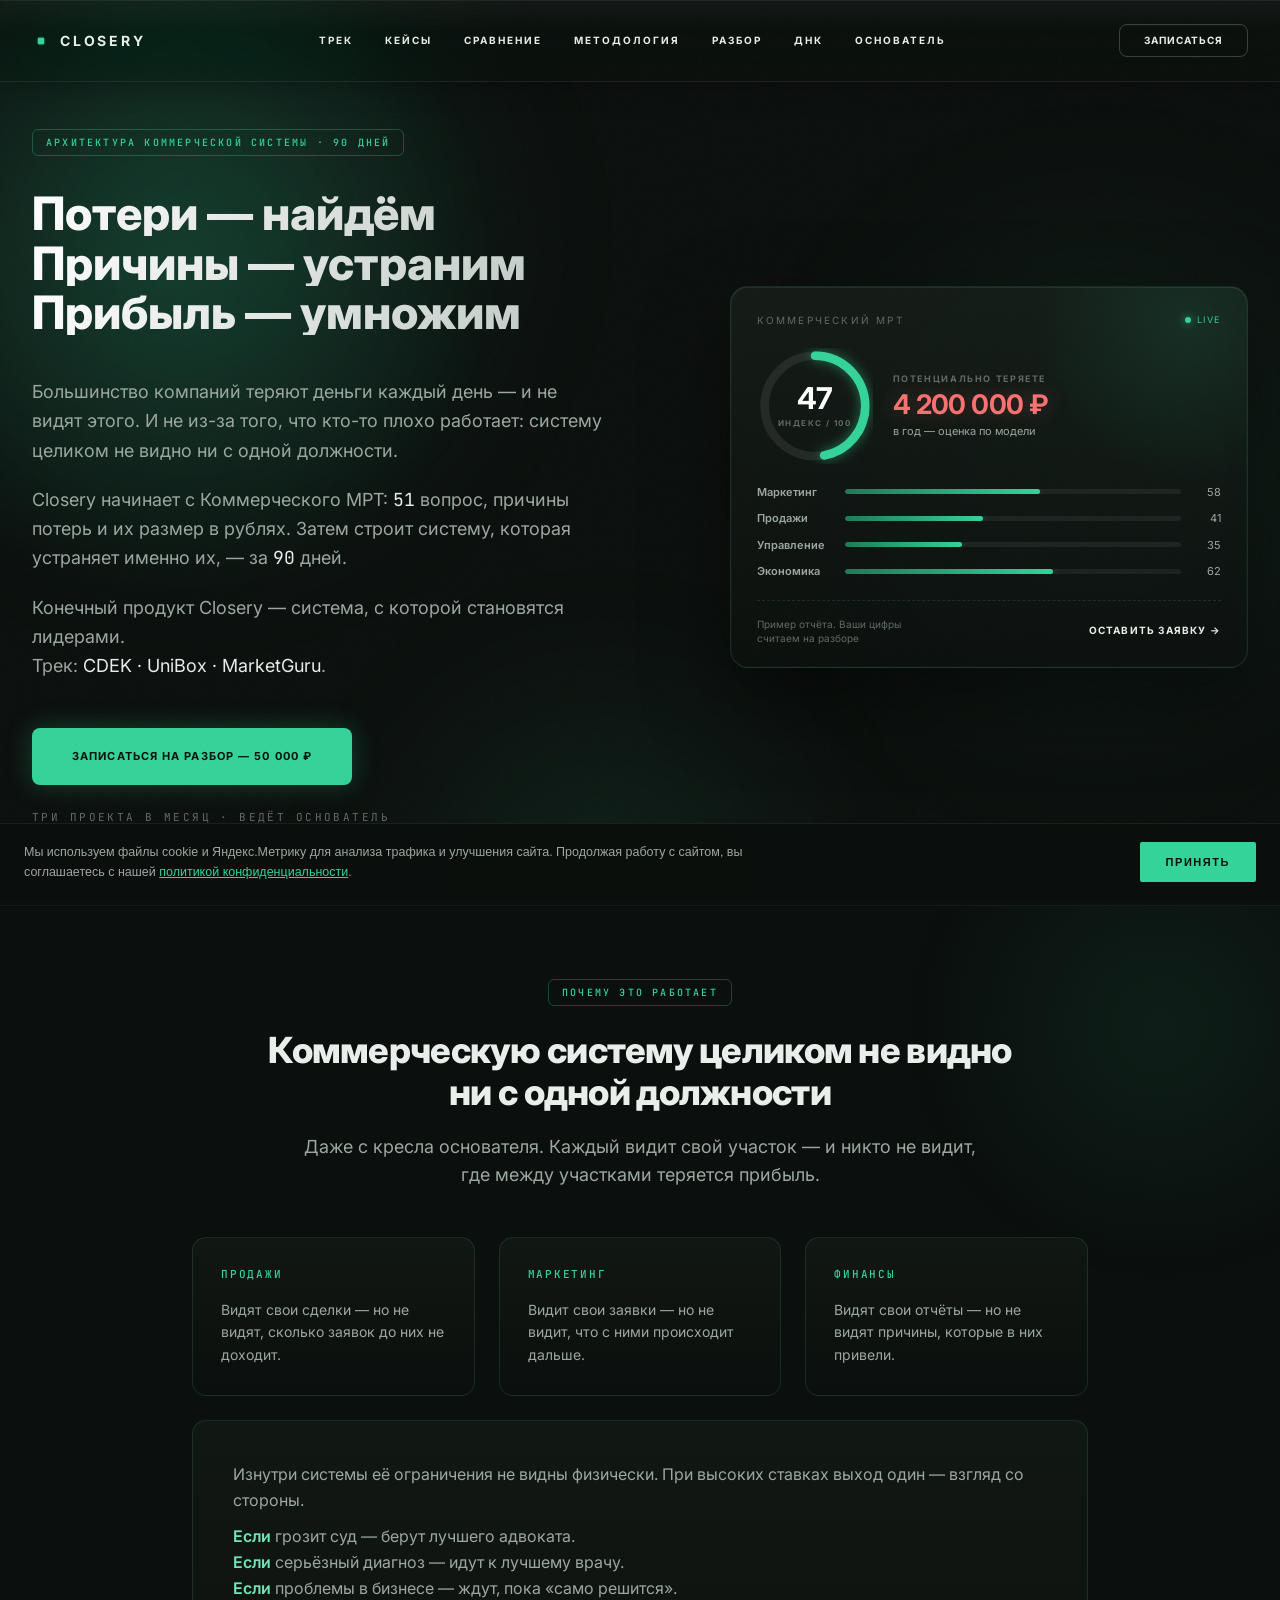
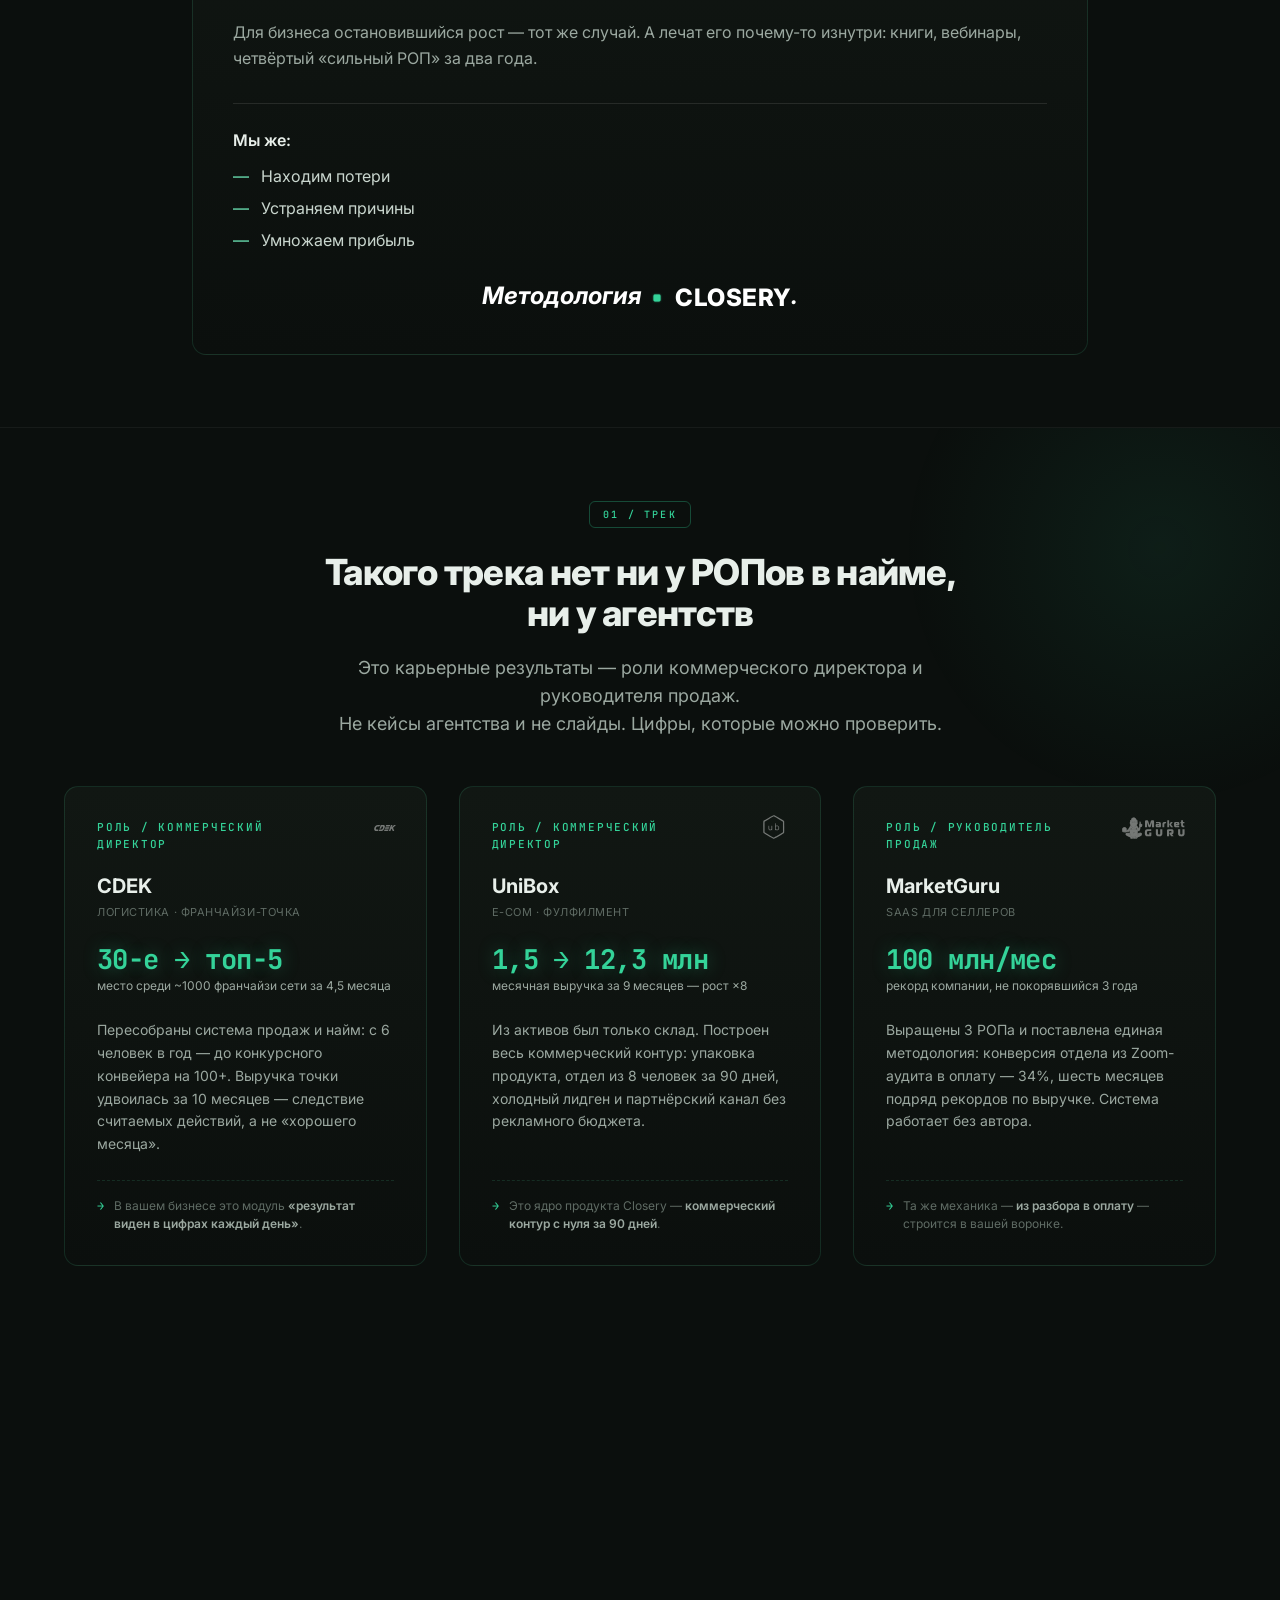
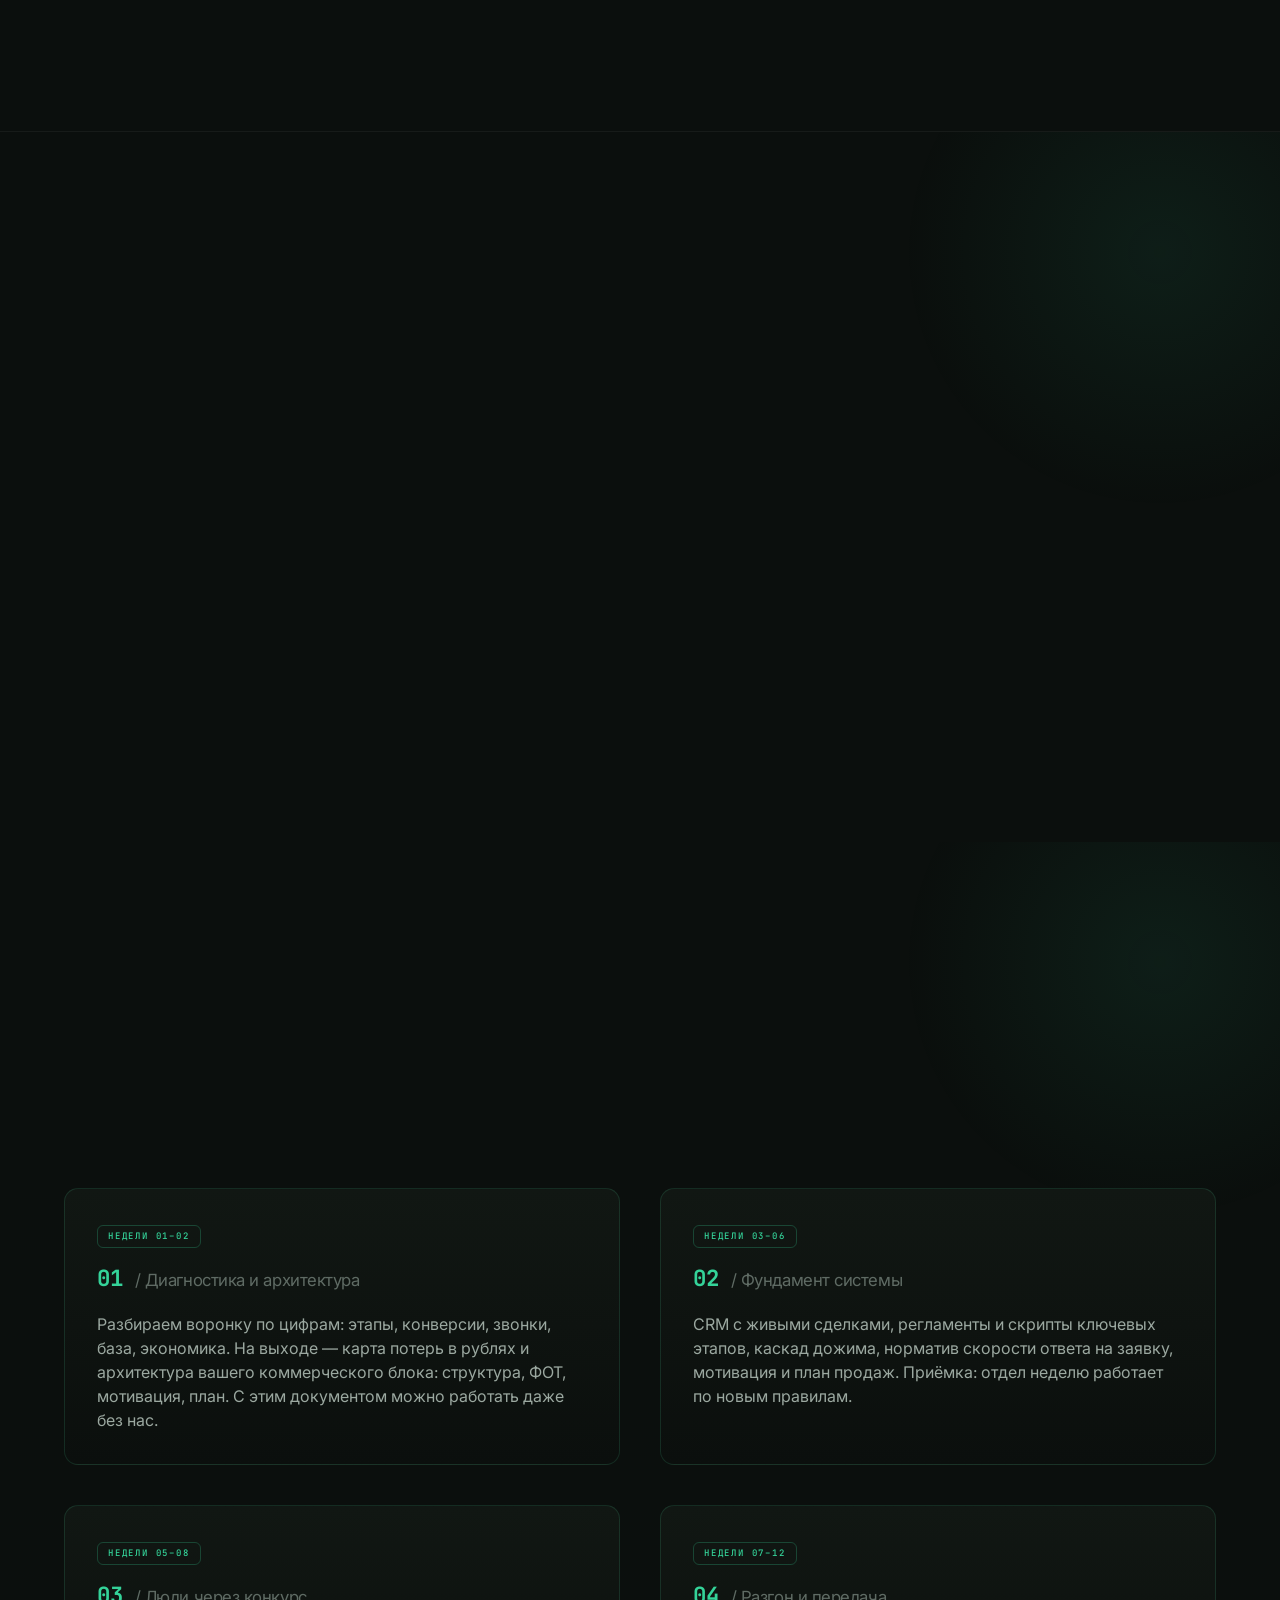
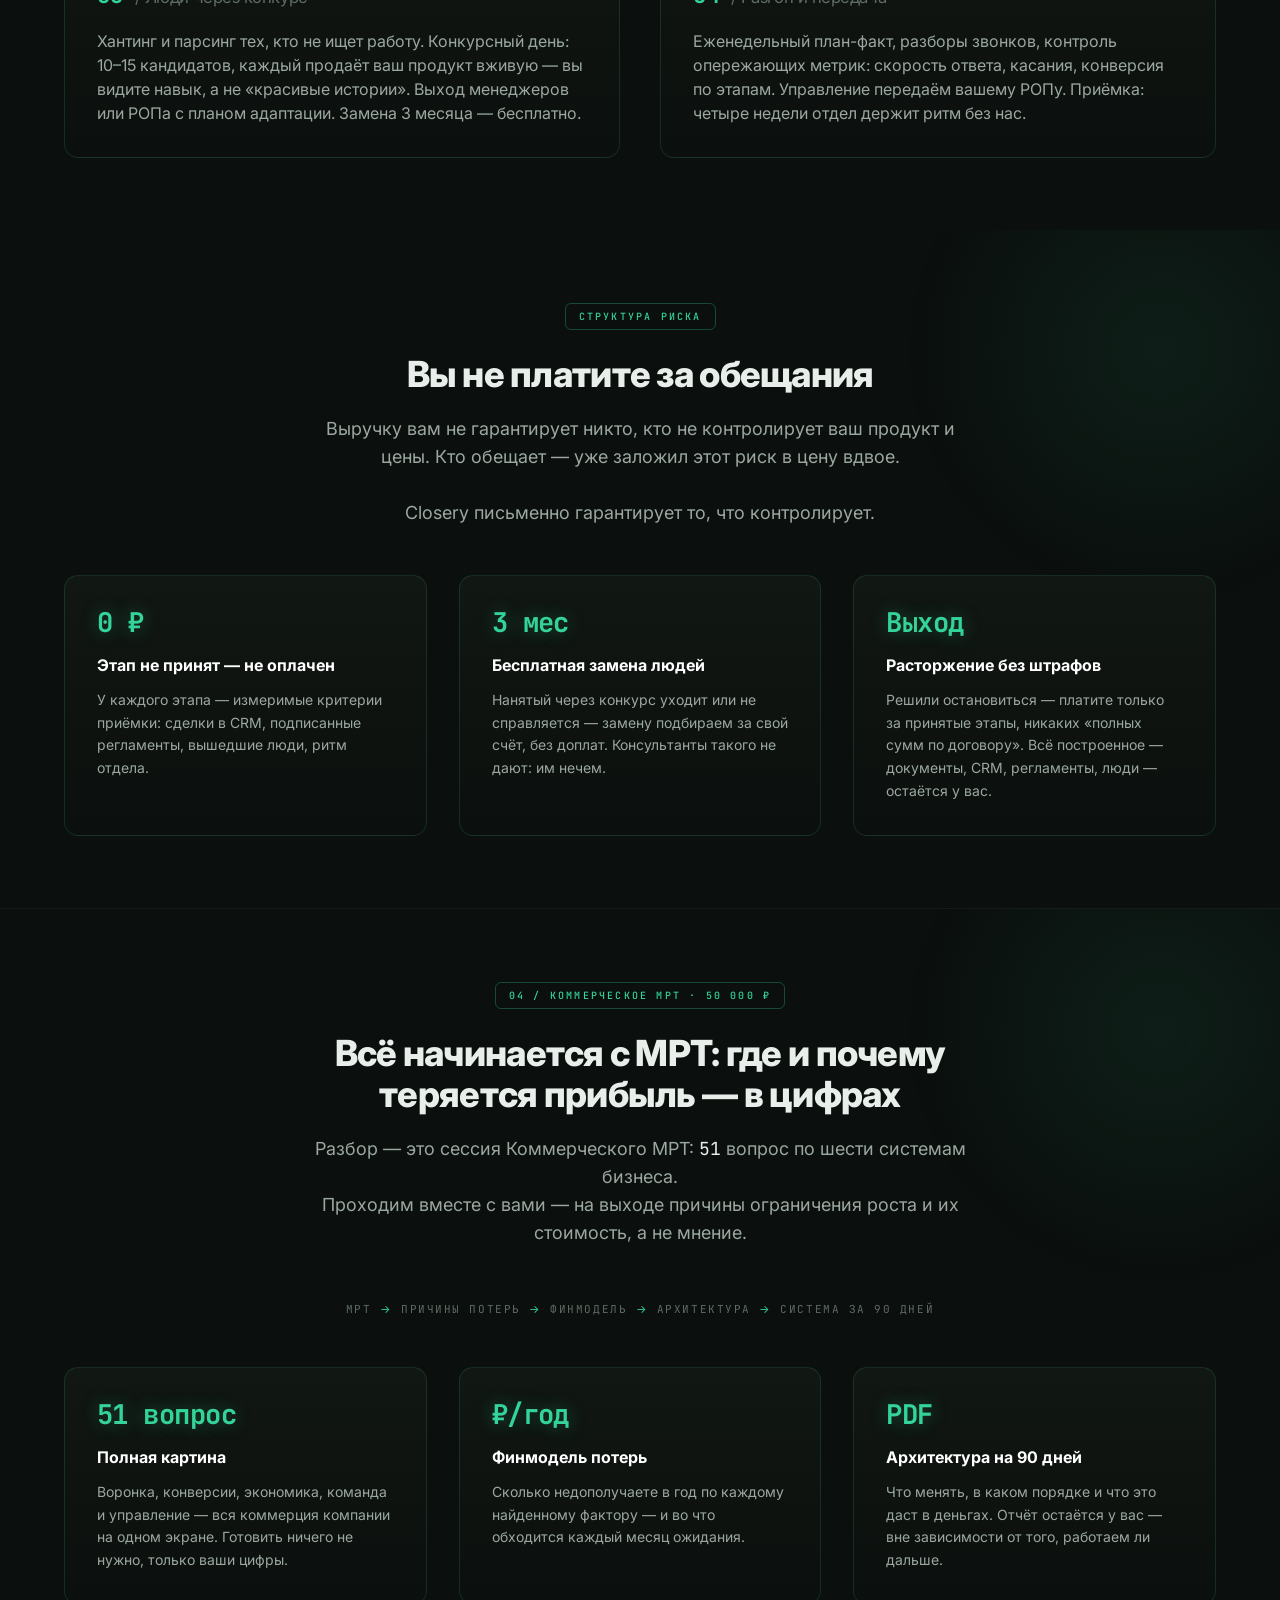
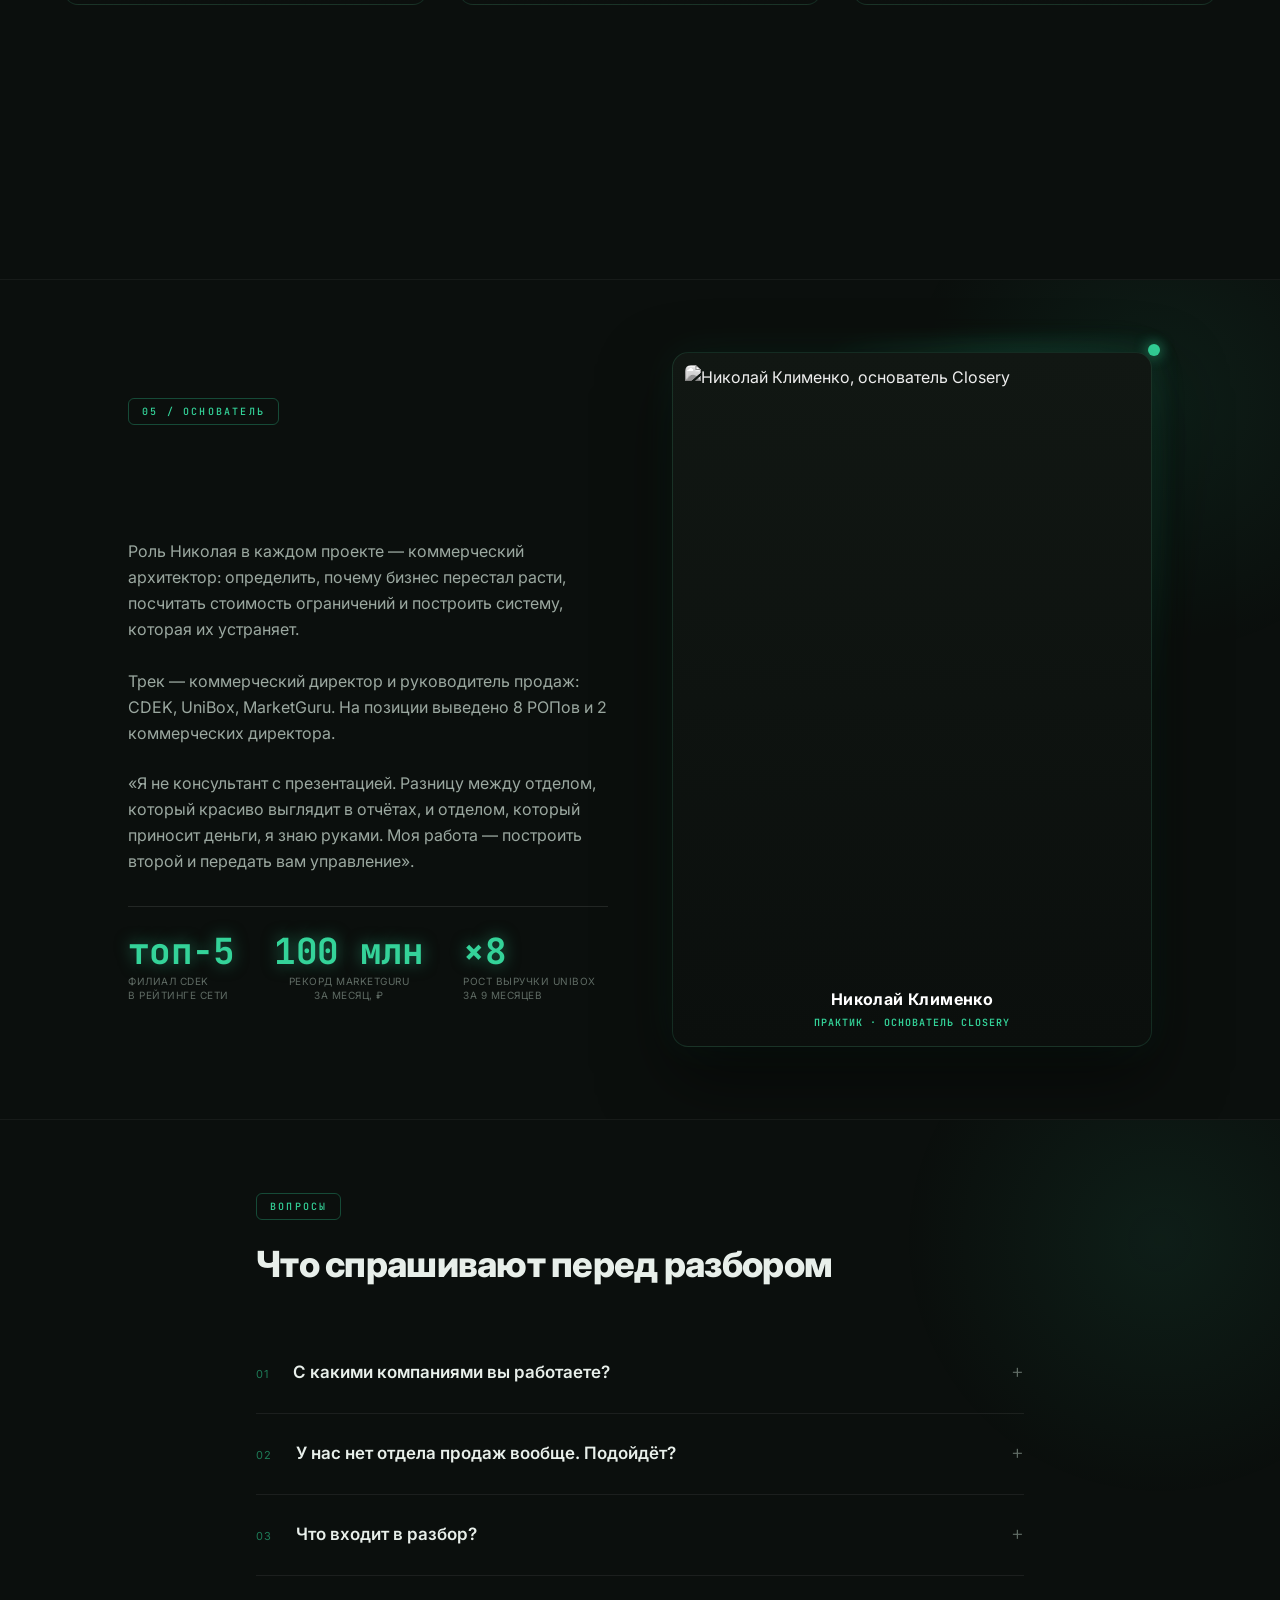
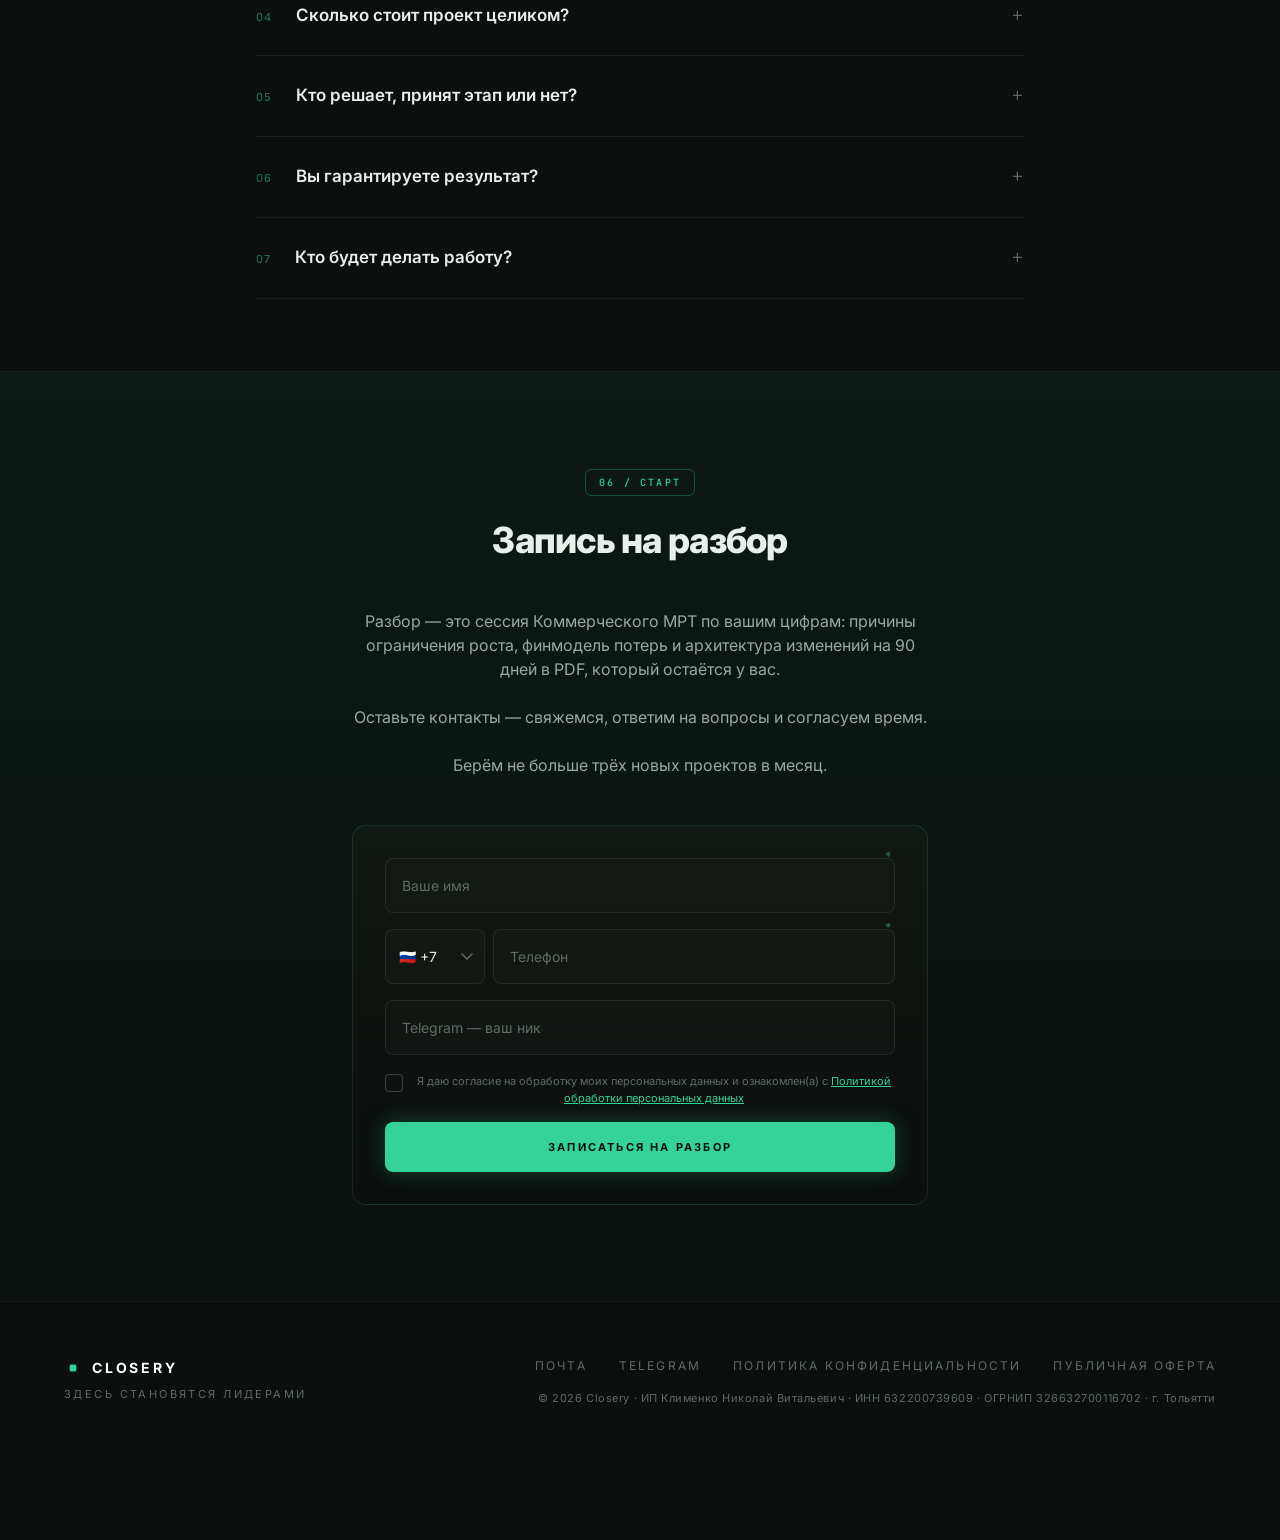
==== commit 5f52f8e7: "Uppercase tab title to CLOSERY" ====
--- a/index.html
+++ b/index.html
@@ -13,7 +13,7 @@
 
 <meta charset="UTF-8">
 <meta name="viewport" content="width=device-width, initial-scale=1.0">
-<title>Closery — находим причины, которые останавливают рост, и строим коммерческую систему</title>
+<title>CLOSERY</title>
 <meta name="description" content="Closery — коммерческий архитектор. Сначала Коммерческое МРТ: где и почему теряется прибыль, в рублях. Затем — коммерческая система за 90 дней, которая устраняет эти причины. Оплата по этапам, выход в любой момент.">
 <link rel="canonical" href="https://closery.ru/">
 <meta name="robots" content="index, follow">
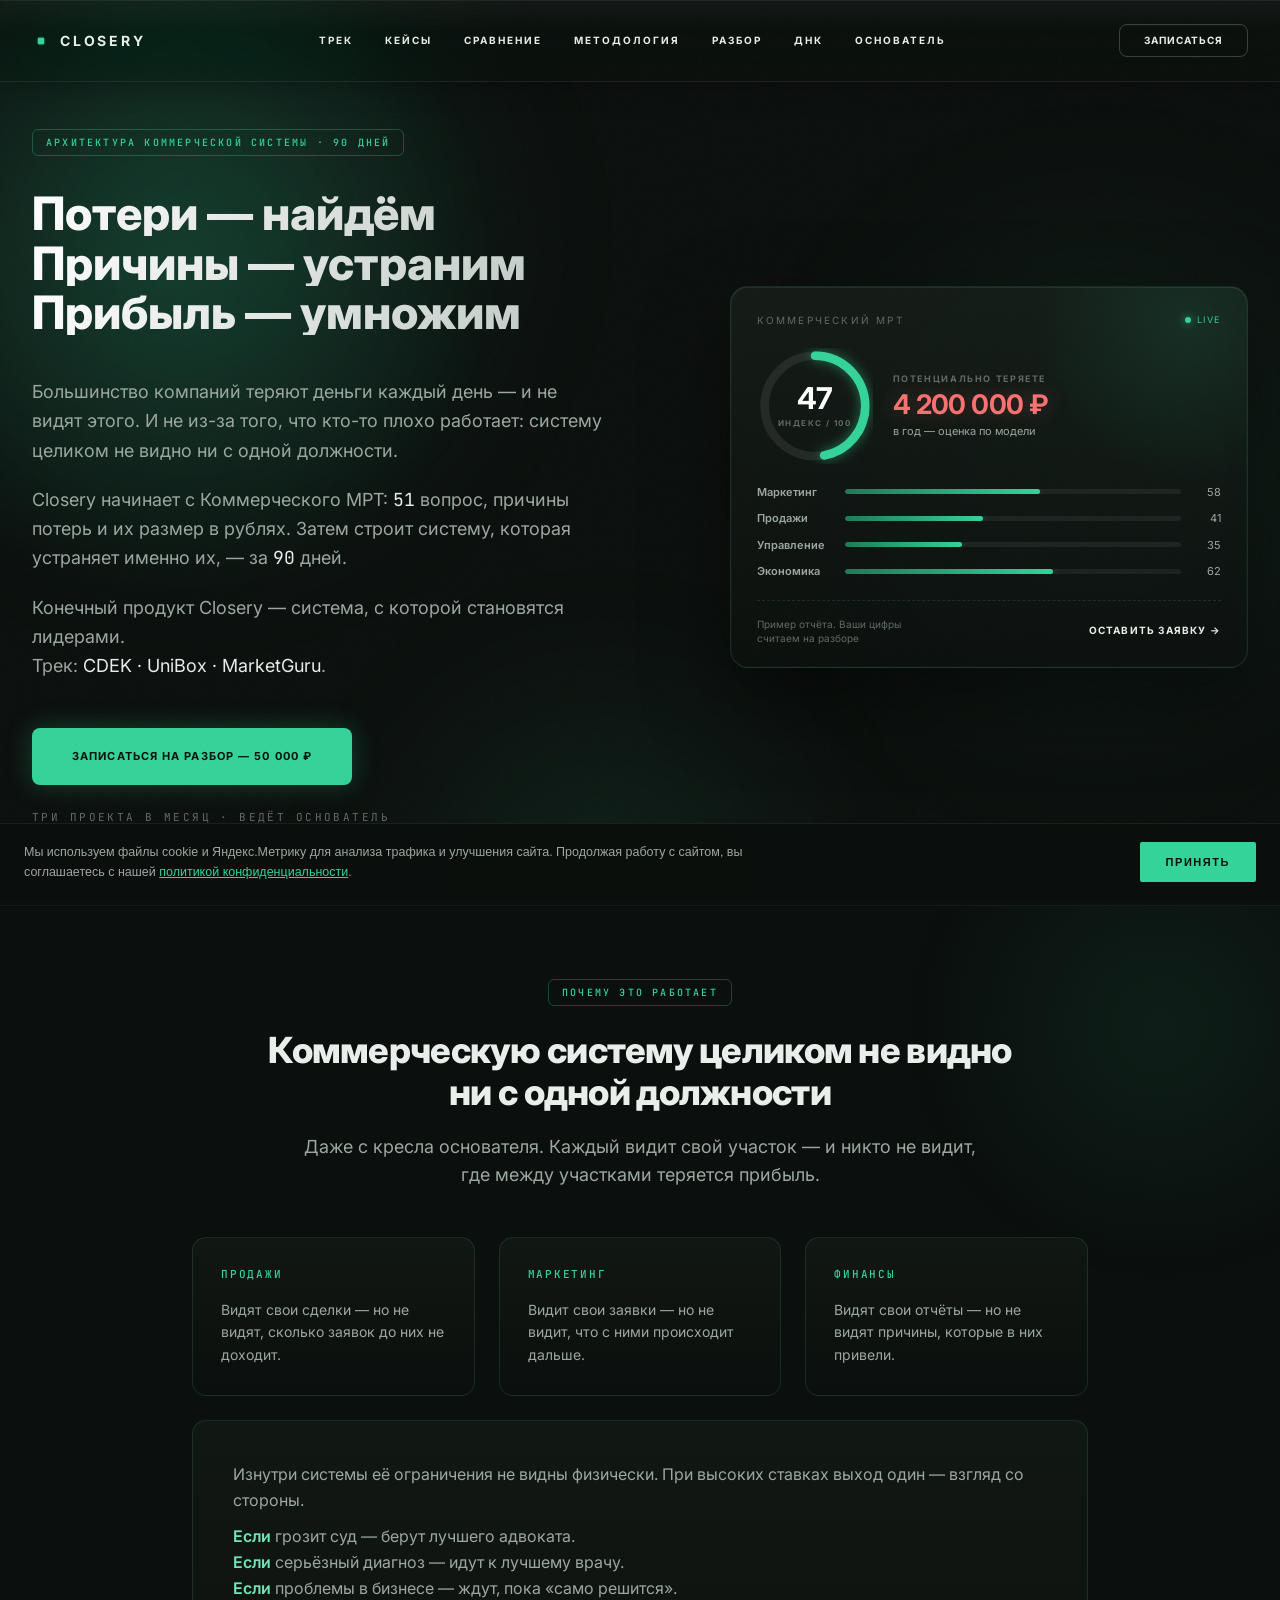
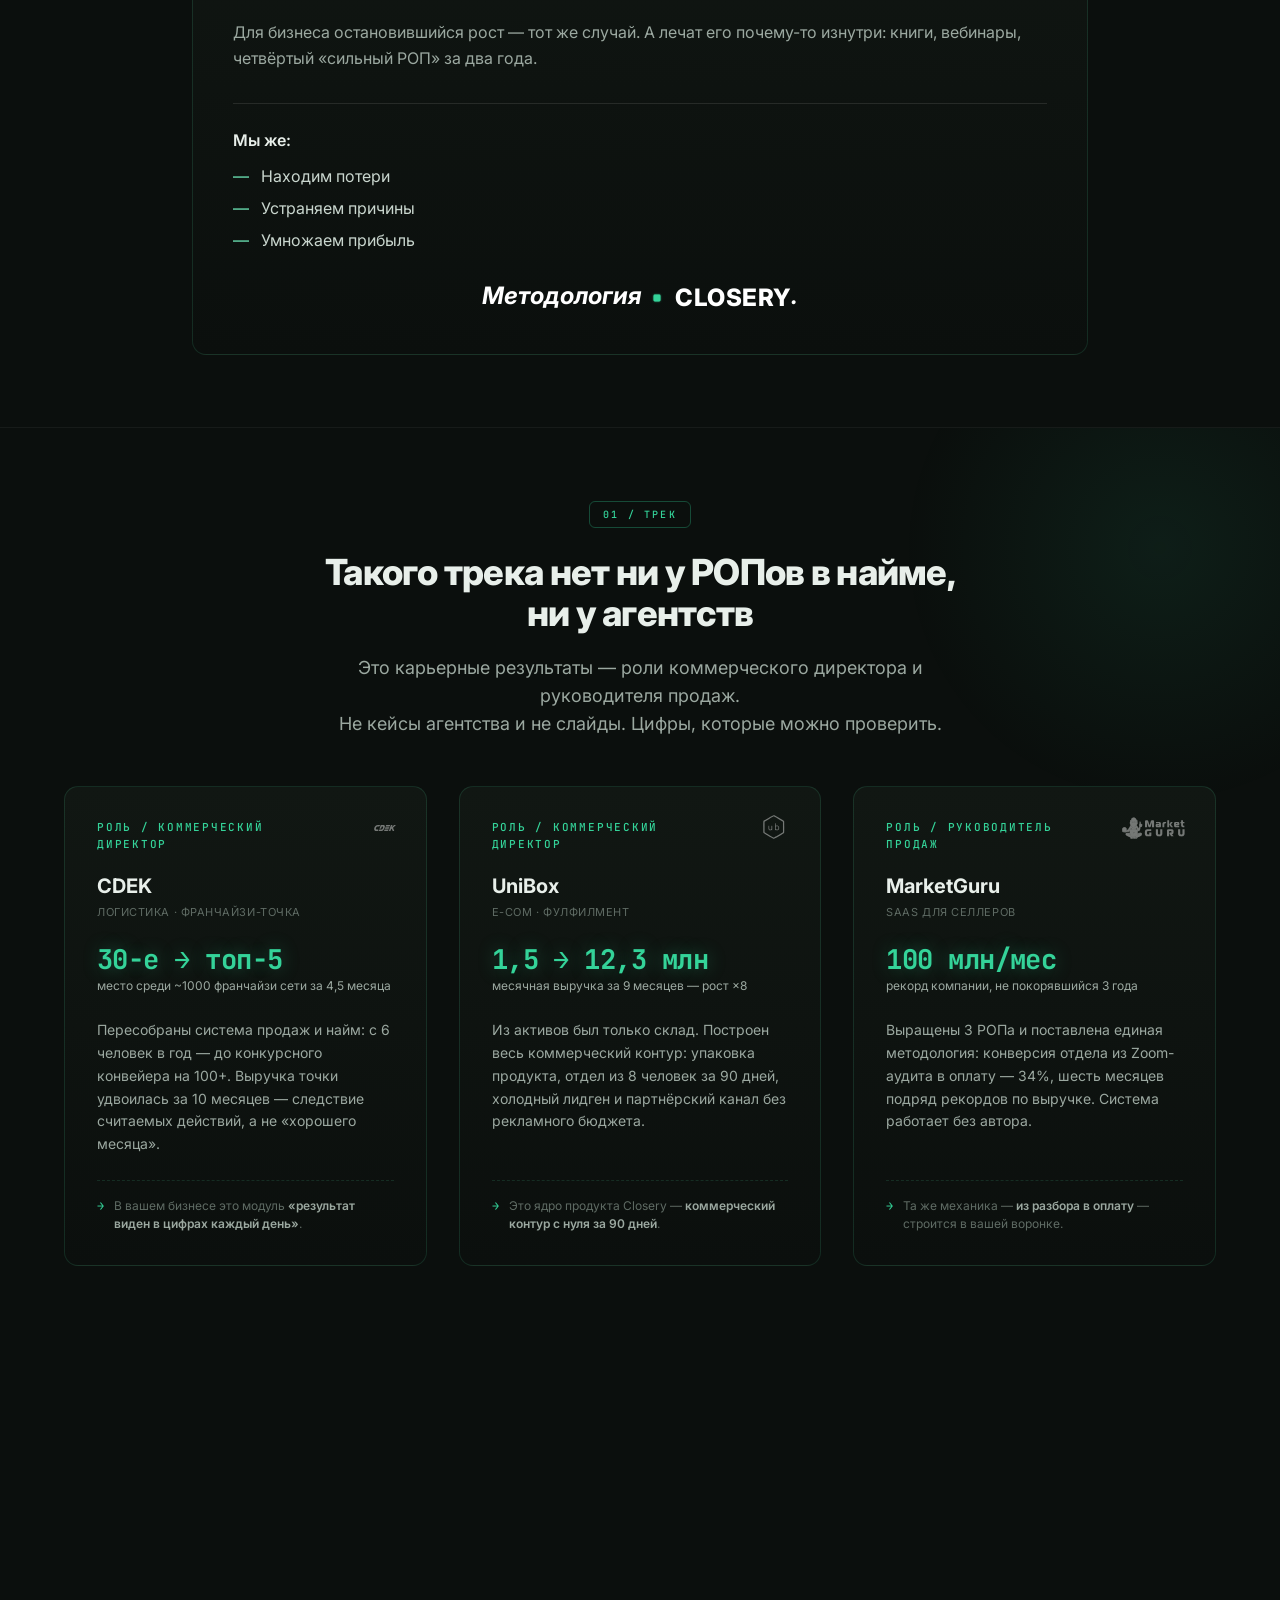
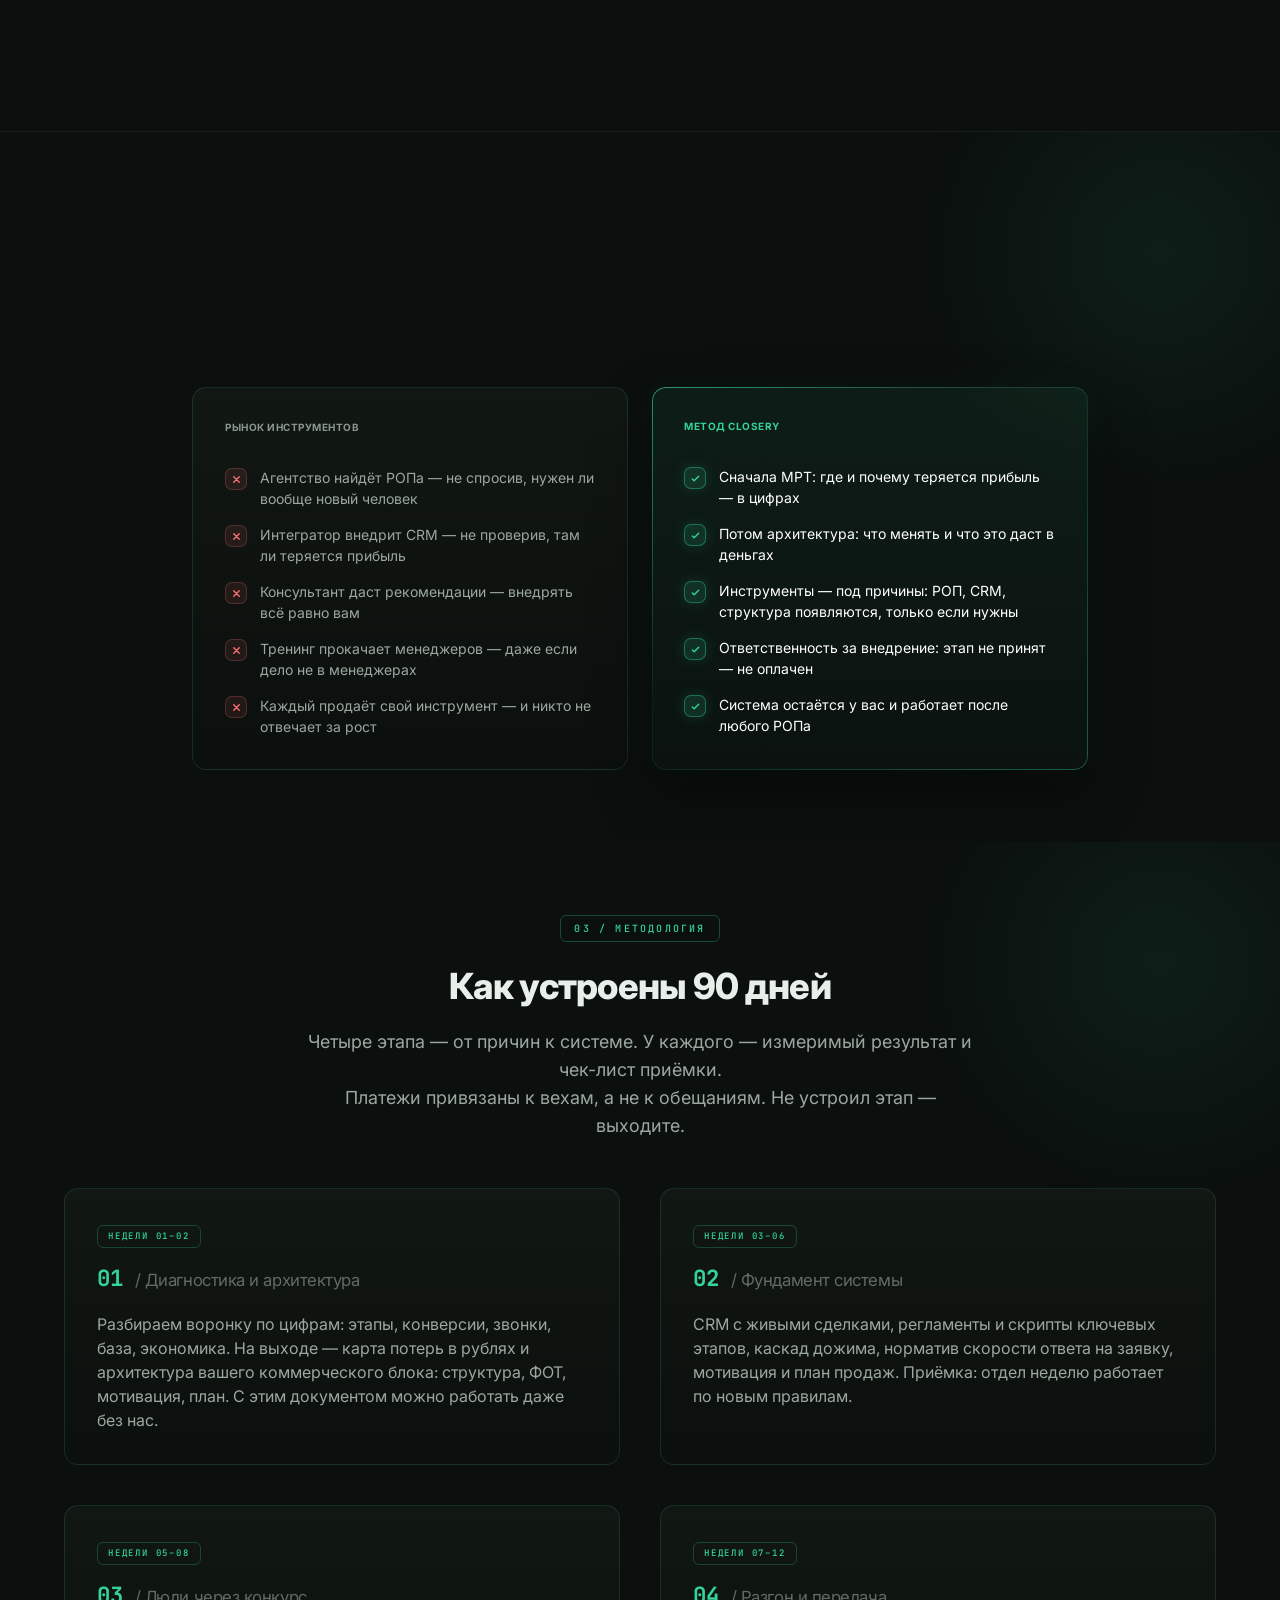
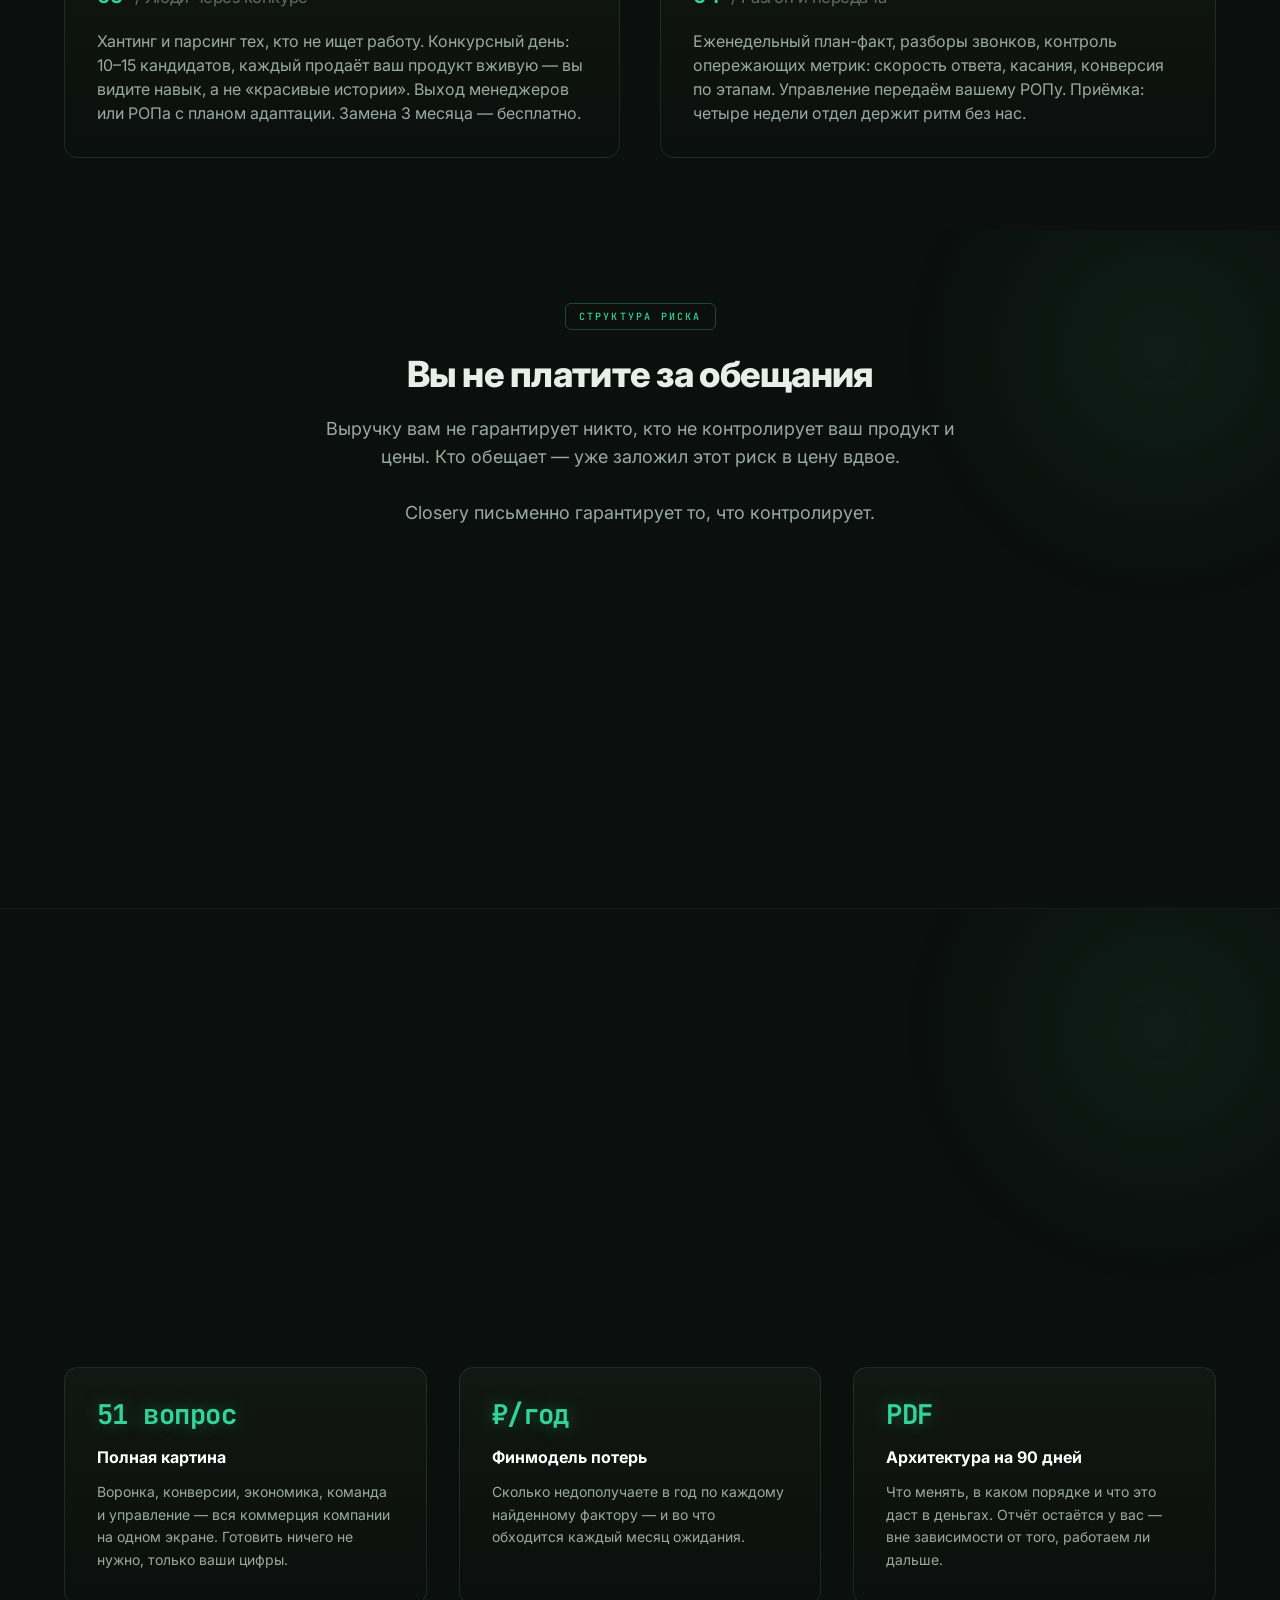
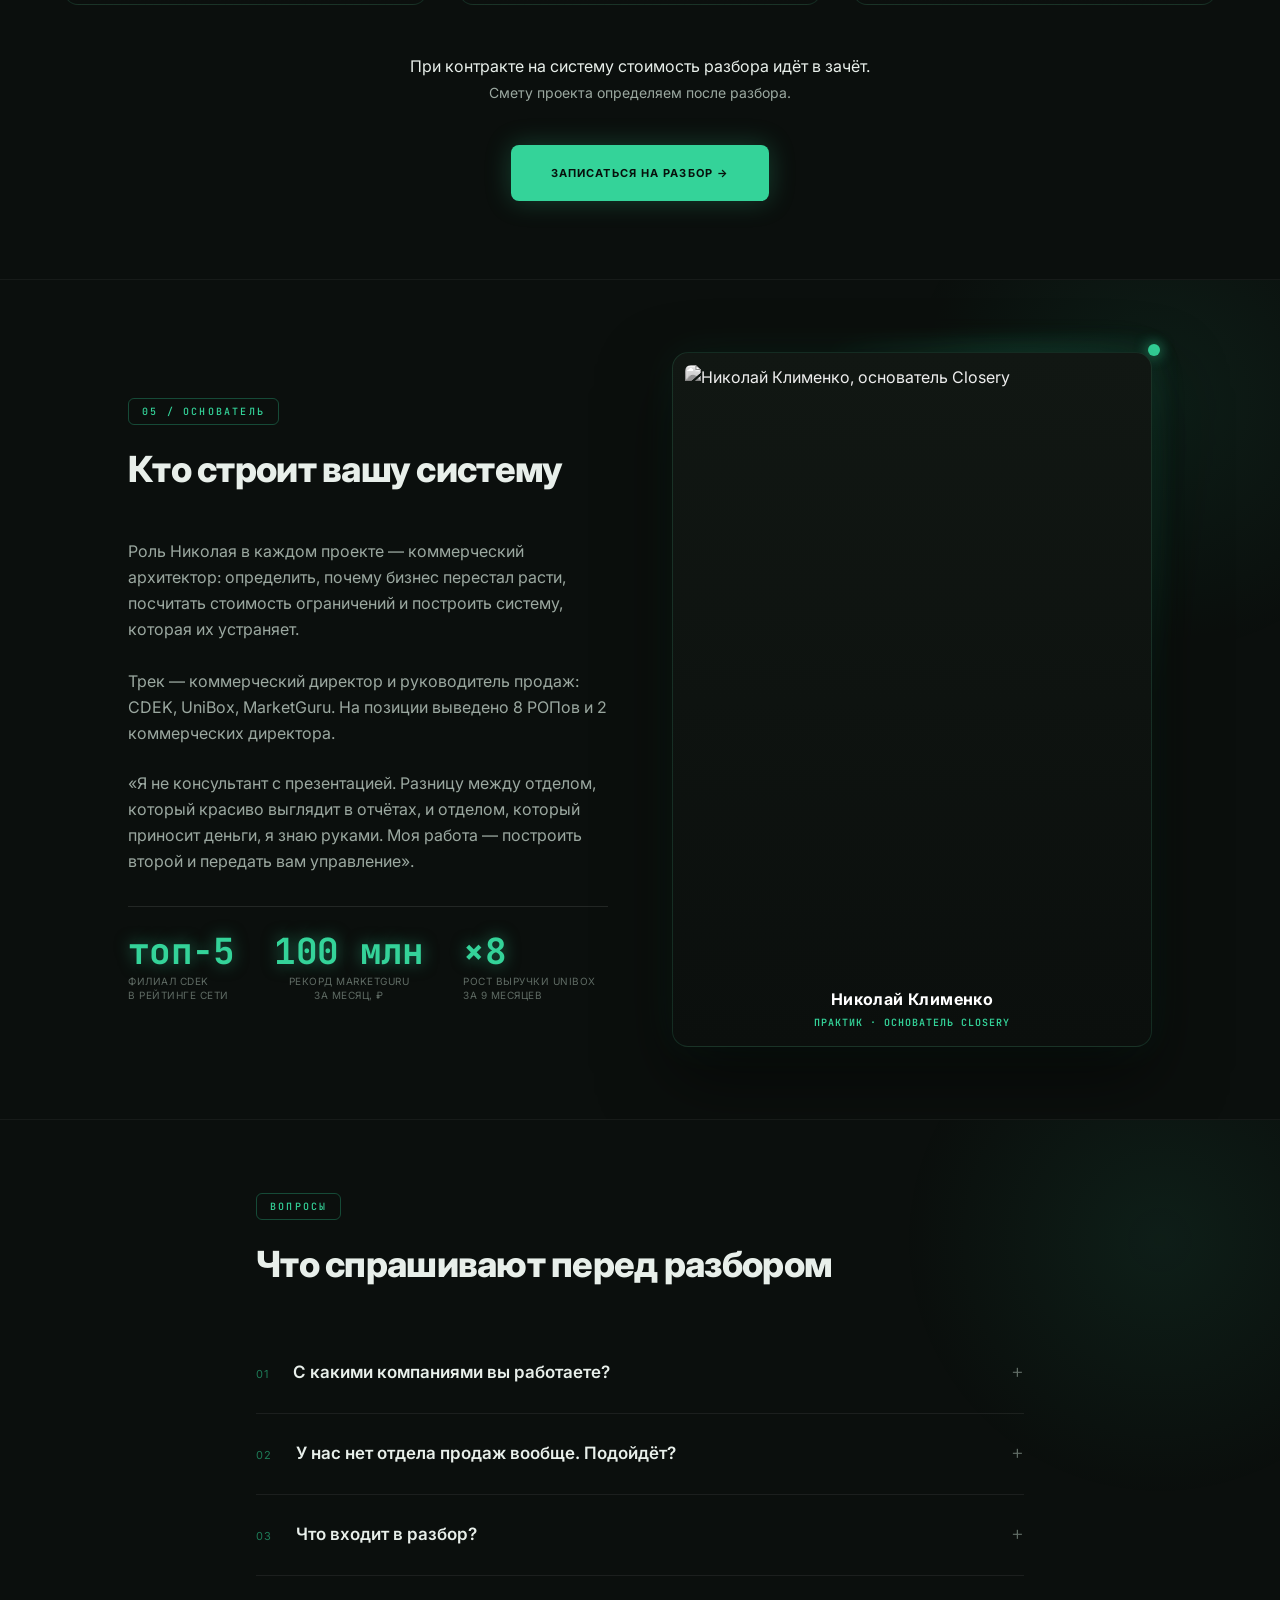
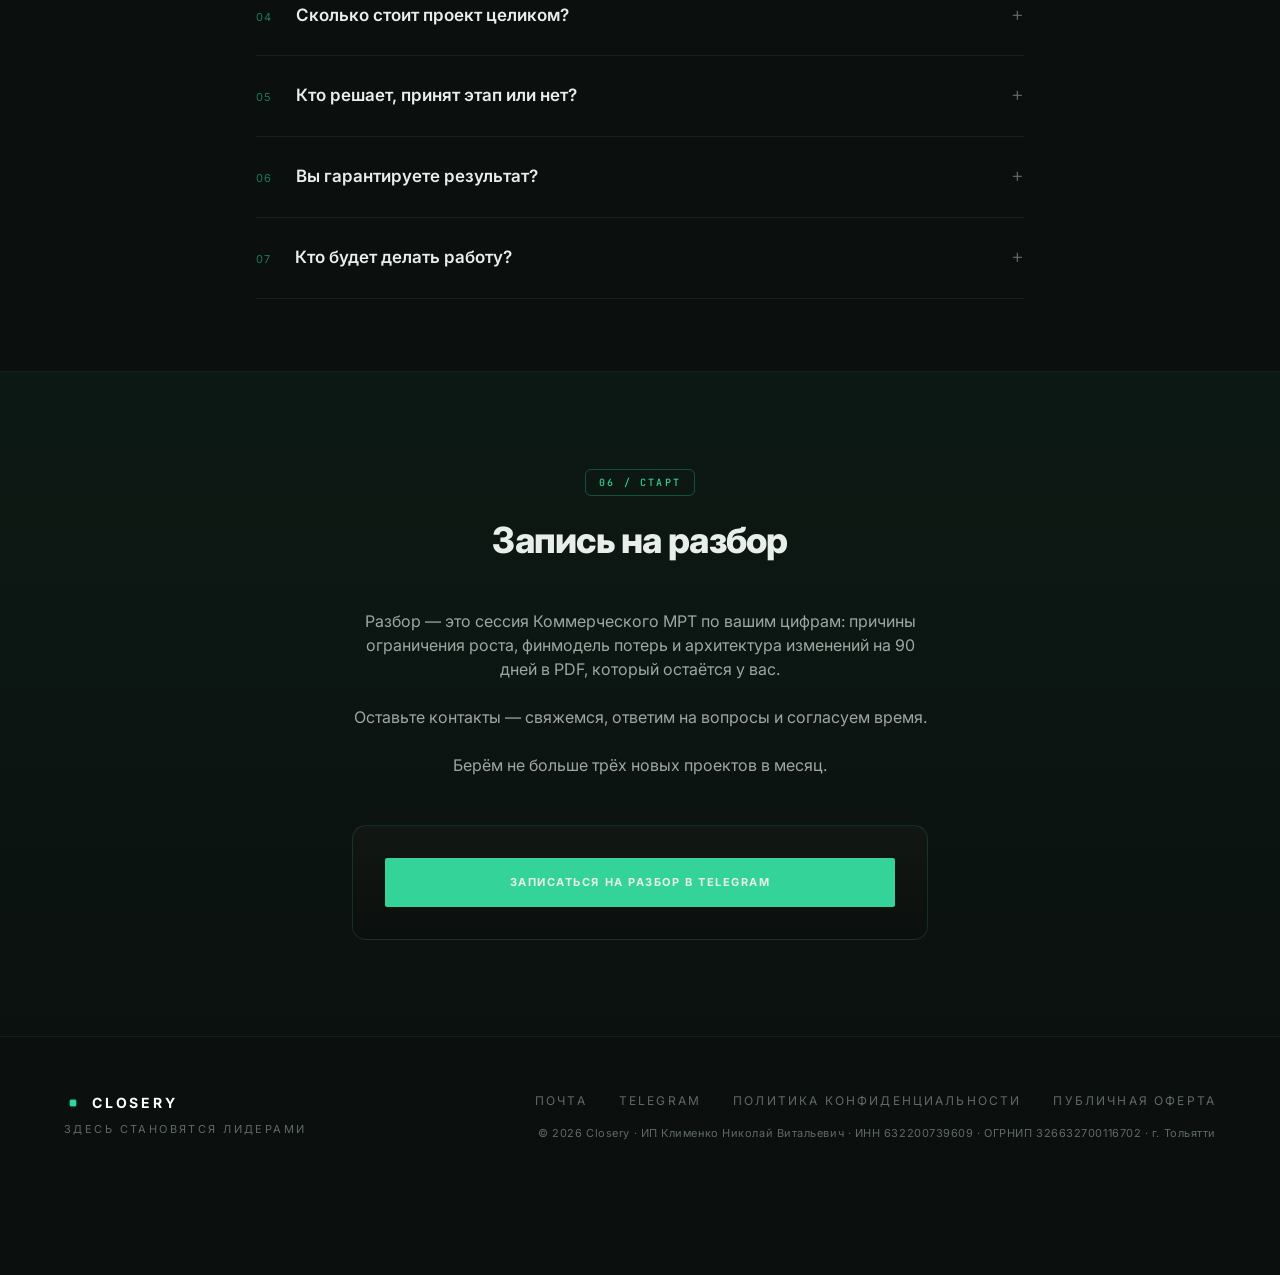
==== commit f847971c: "Temporarily disable lead form, replace with direct Telegram CTA Form was posting name/phone directly" ====
--- a/index.html
+++ b/index.html
@@ -1208,6 +1208,18 @@
         Берём не больше трёх новых проектов в месяц.
       </p>
 
+      <!-- Форма временно отключена (форма писала данные напрямую на сервер за пределами РФ —
+           убрана до переезда на RU-хостинг приёмника, см. /Users/outme/Documents/closery_lead_receiver).
+           Разметка старой формы сохранена ниже в комментарии для быстрого возврата. -->
+      <div id="cl-form-wrap" class="glass p-8 flex flex-col gap-4 reveal rd2">
+        <a href="https://t.me/klimenko_prod" target="_blank" rel="noopener"
+           style="display:block;text-align:center;background:#34D399;color:#07110C;font-weight:700;
+                  font-size:11px;letter-spacing:.14em;text-transform:uppercase;padding:16px 26px;
+                  border-radius:2px;text-decoration:none !important;">
+          Записаться на разбор в Telegram
+        </a>
+      </div>
+      <!--
       <div id="cl-form-wrap" class="glass p-8 flex flex-col gap-4 reveal rd2">
 
         <div class="cl-field">
@@ -1250,6 +1262,7 @@
         <div id="cl-msg"></div>
 
       </div>
+      -->
 
     </div>
   </section>
@@ -1460,6 +1473,10 @@
   var consentLabel = document.getElementById('cl-consent-label');
   var hpEl         = document.getElementById('cl-hp');
 
+  // Форма временно отключена в разметке (см. комментарий у #cl-form-wrap) — поля отсутствуют,
+  // дальнейший код формы просто не выполняется, пока форма не вернётся.
+  if (!btnEl) return;
+
   function showMsg(text, type) {
     msgEl.textContent   = text;
     msgEl.className     = type;
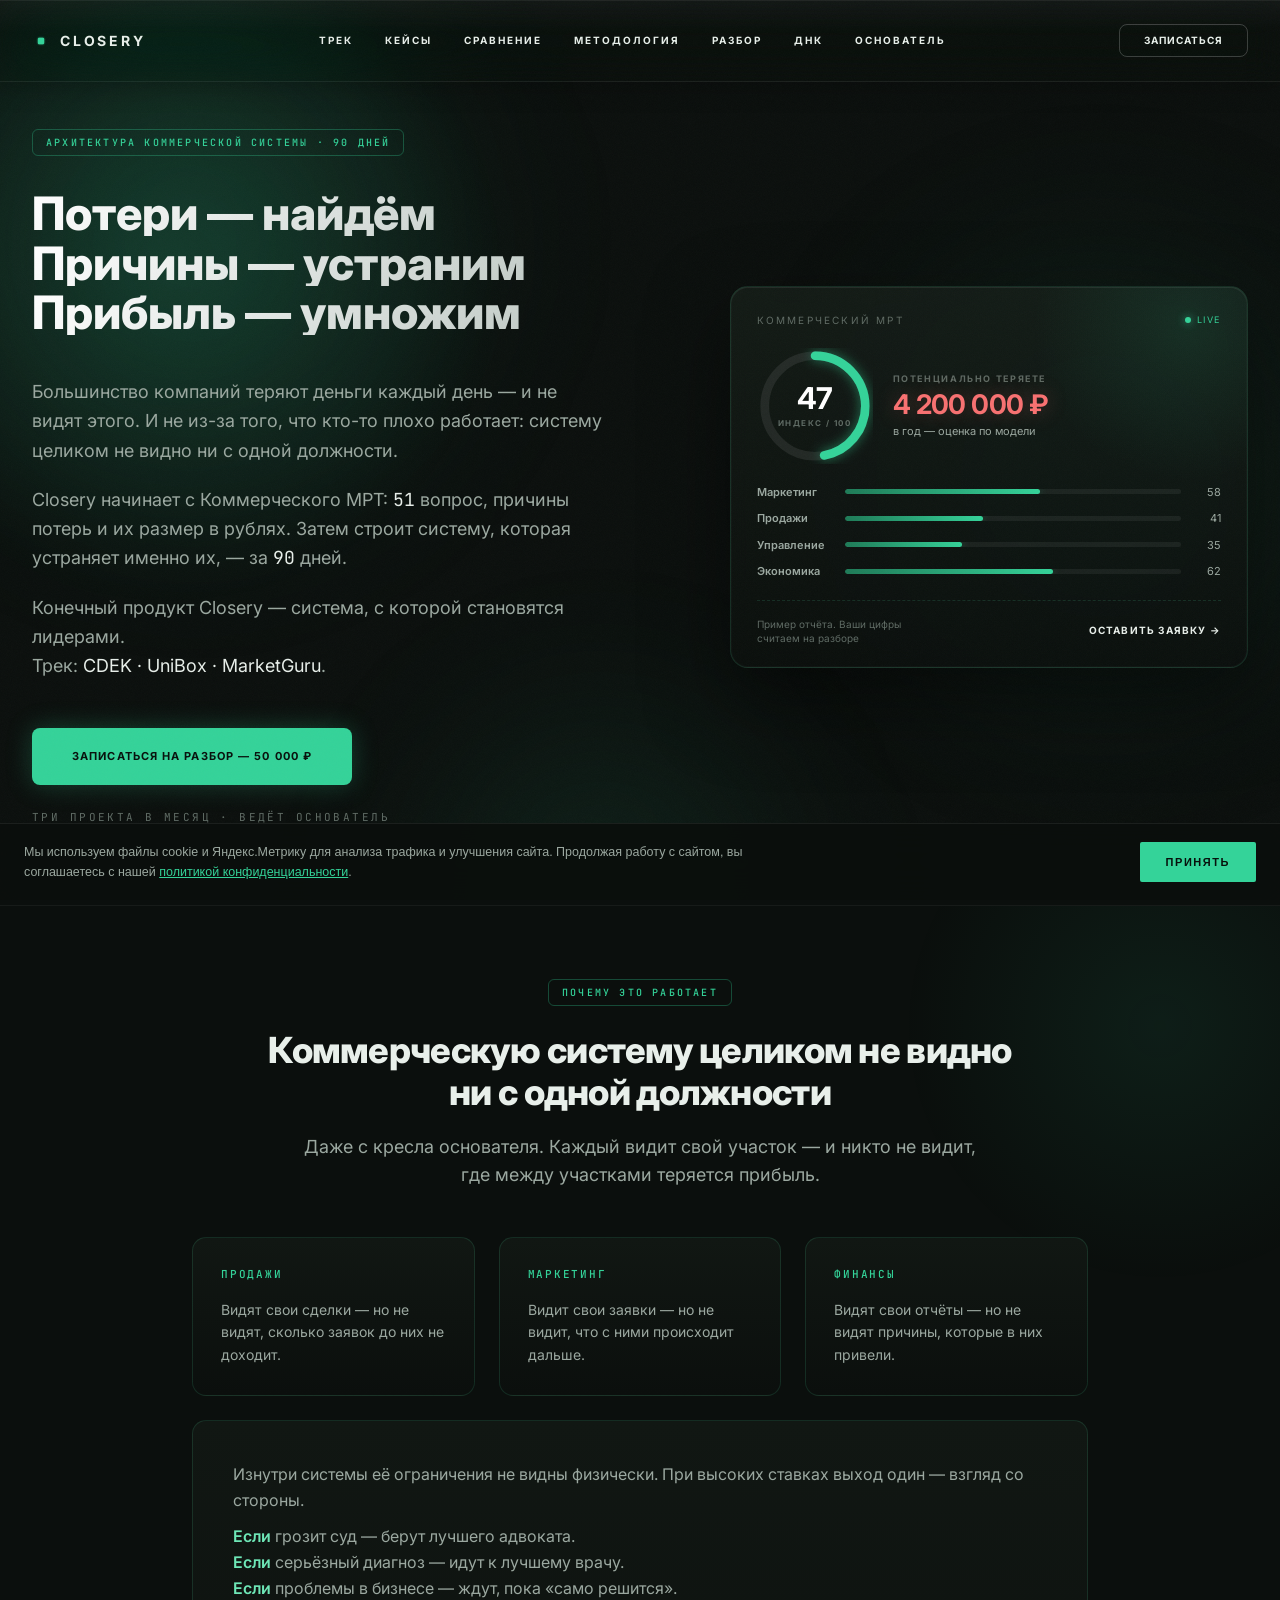
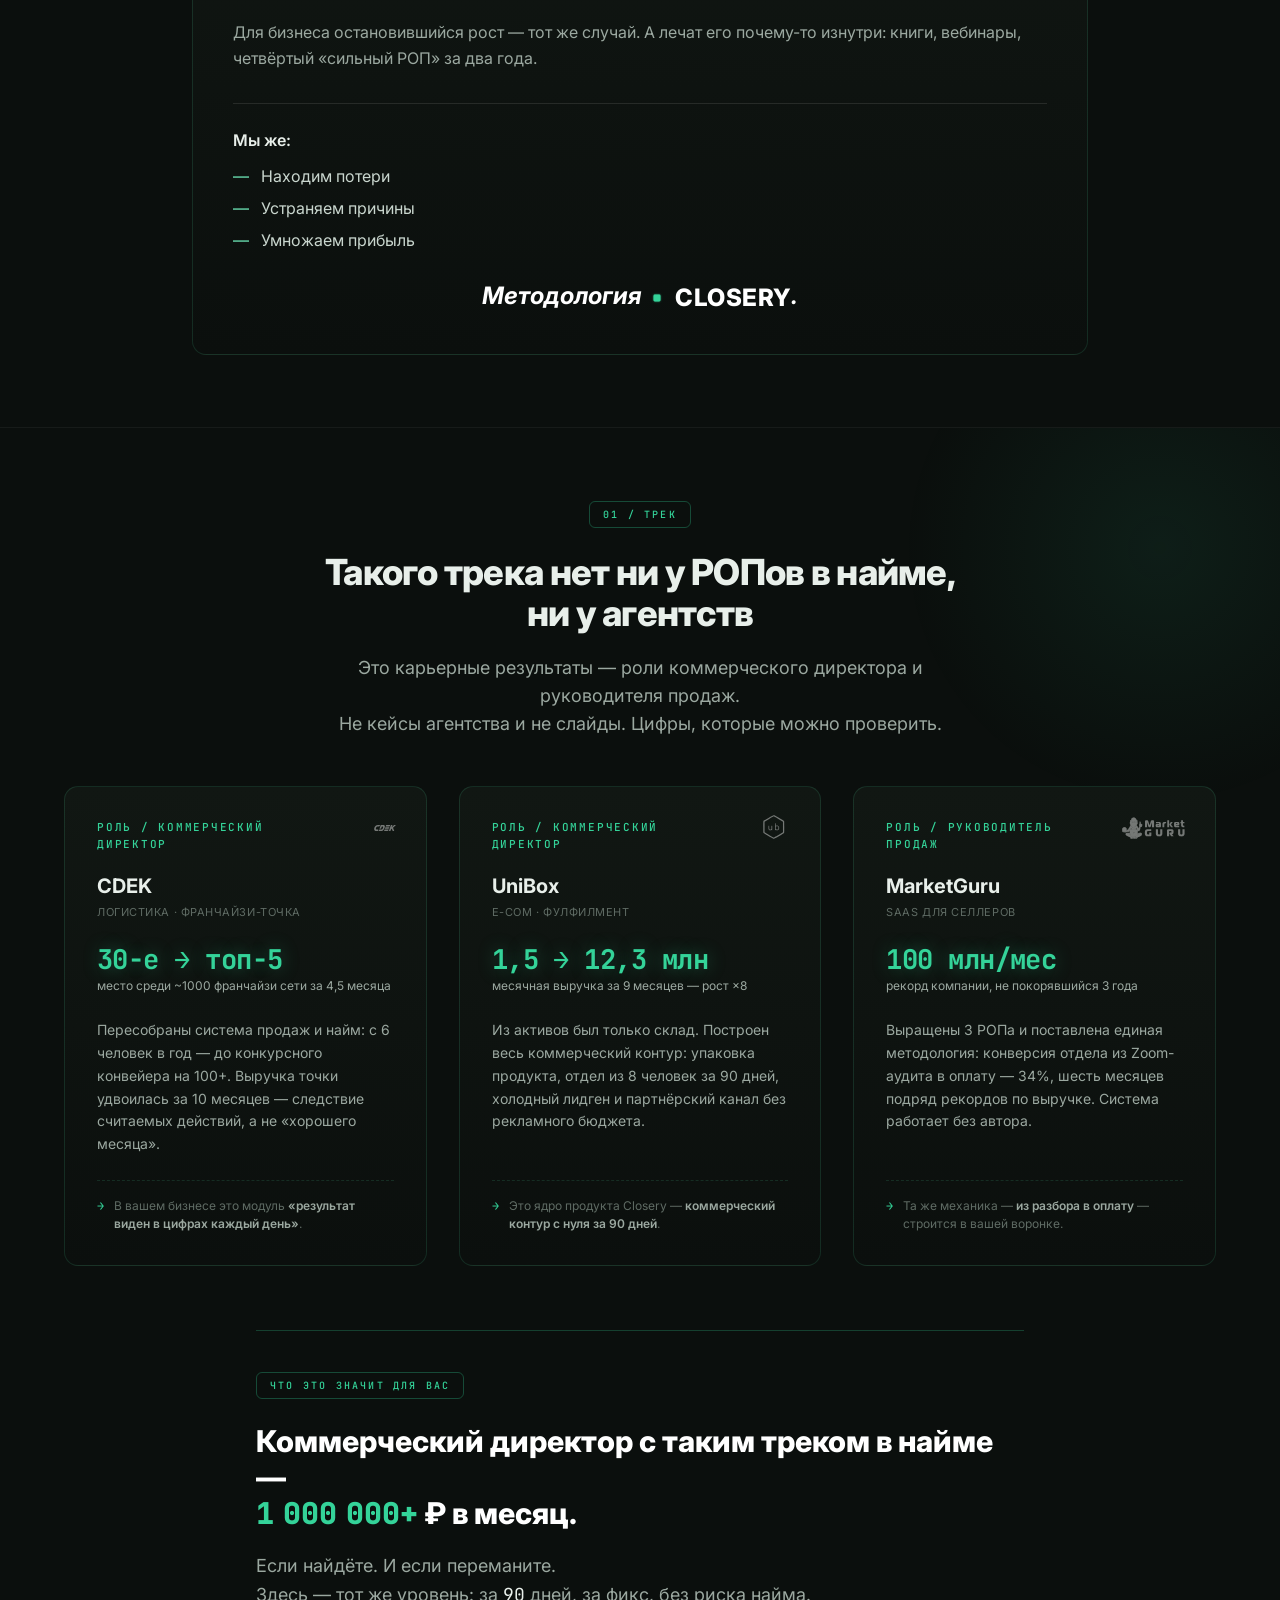
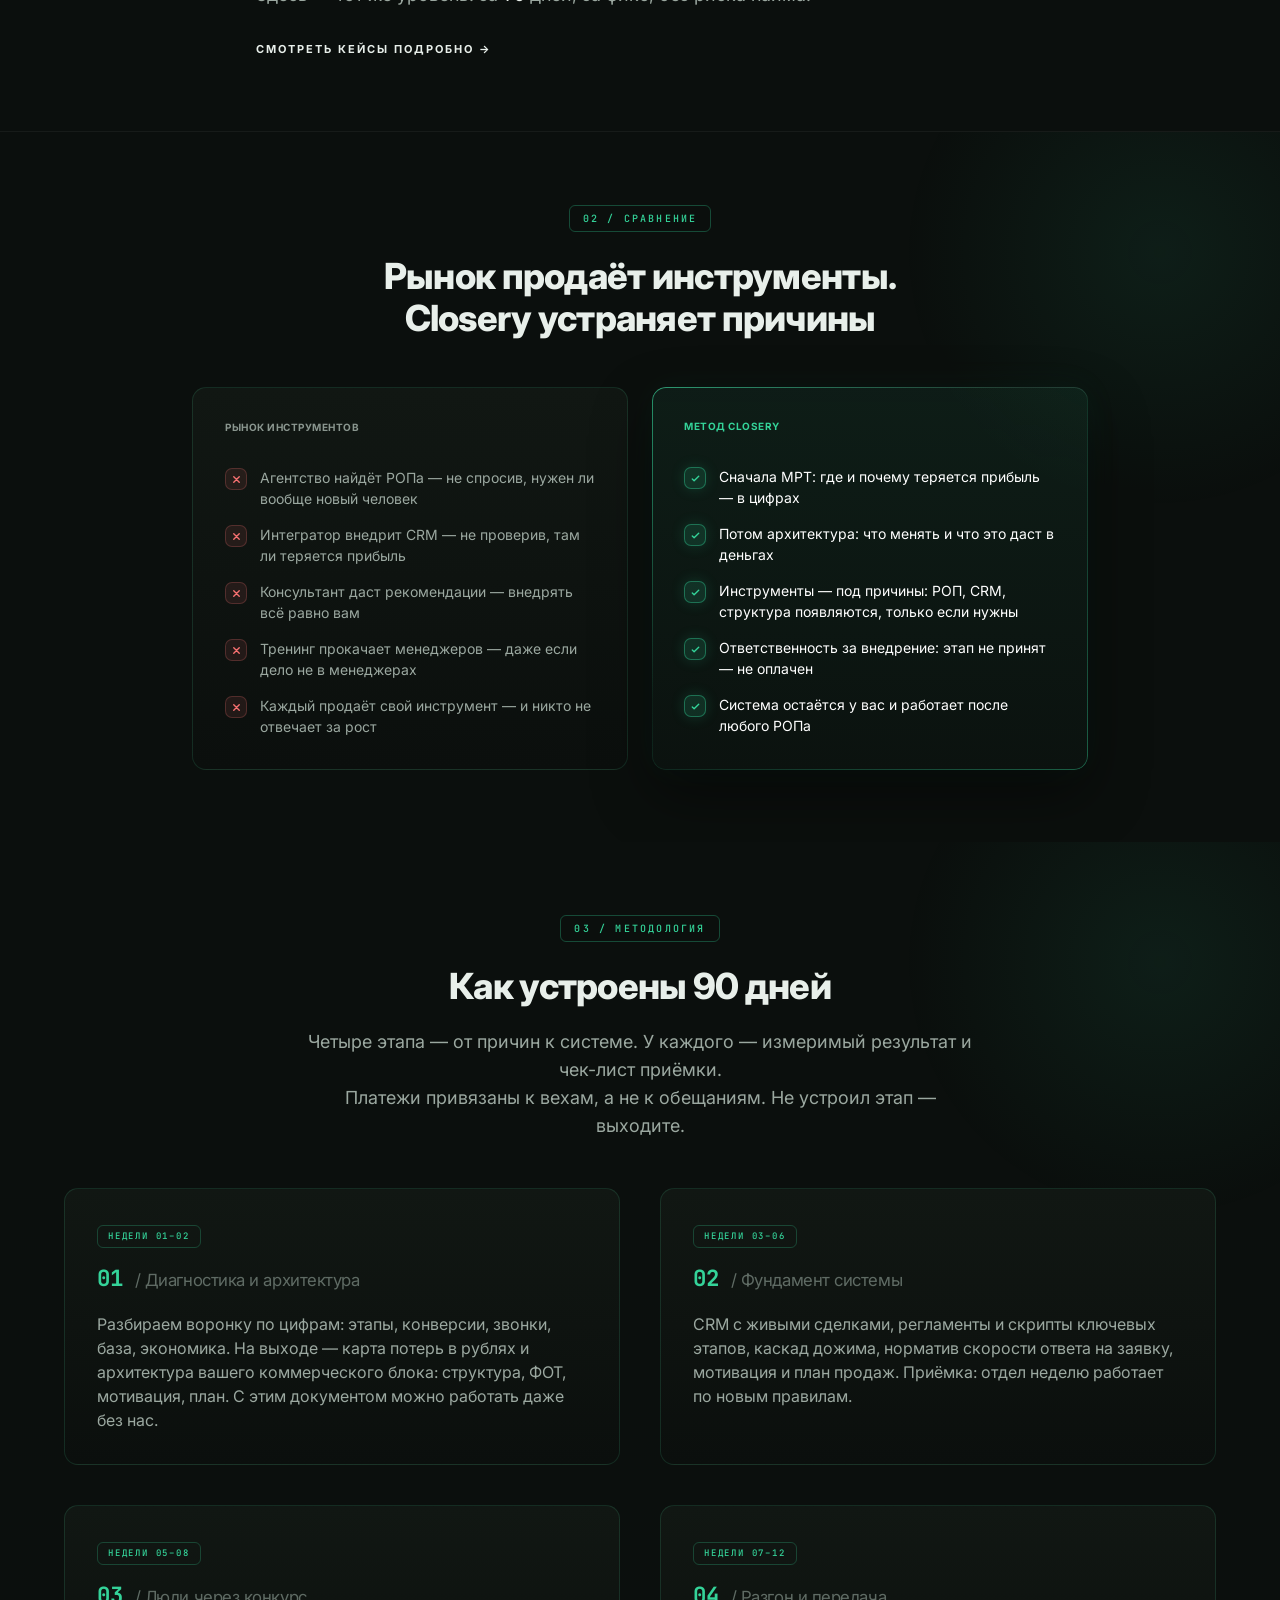
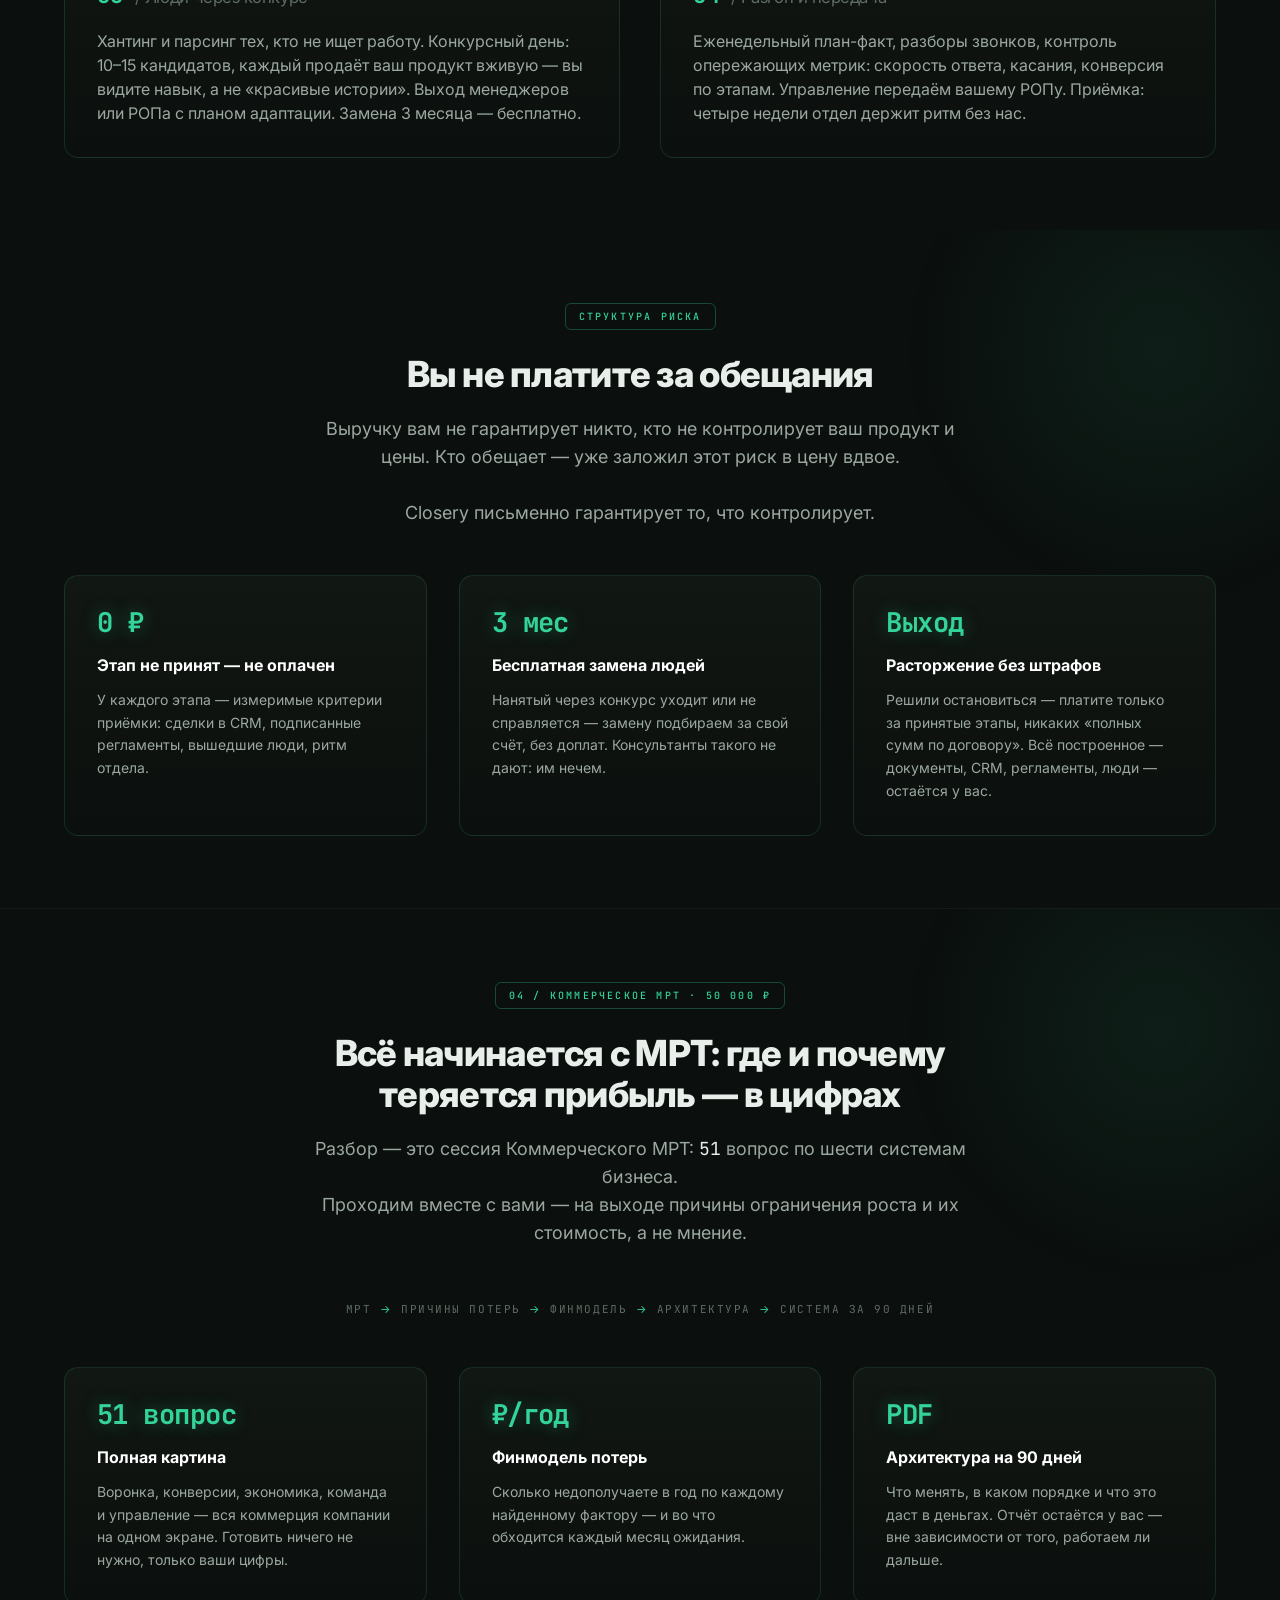
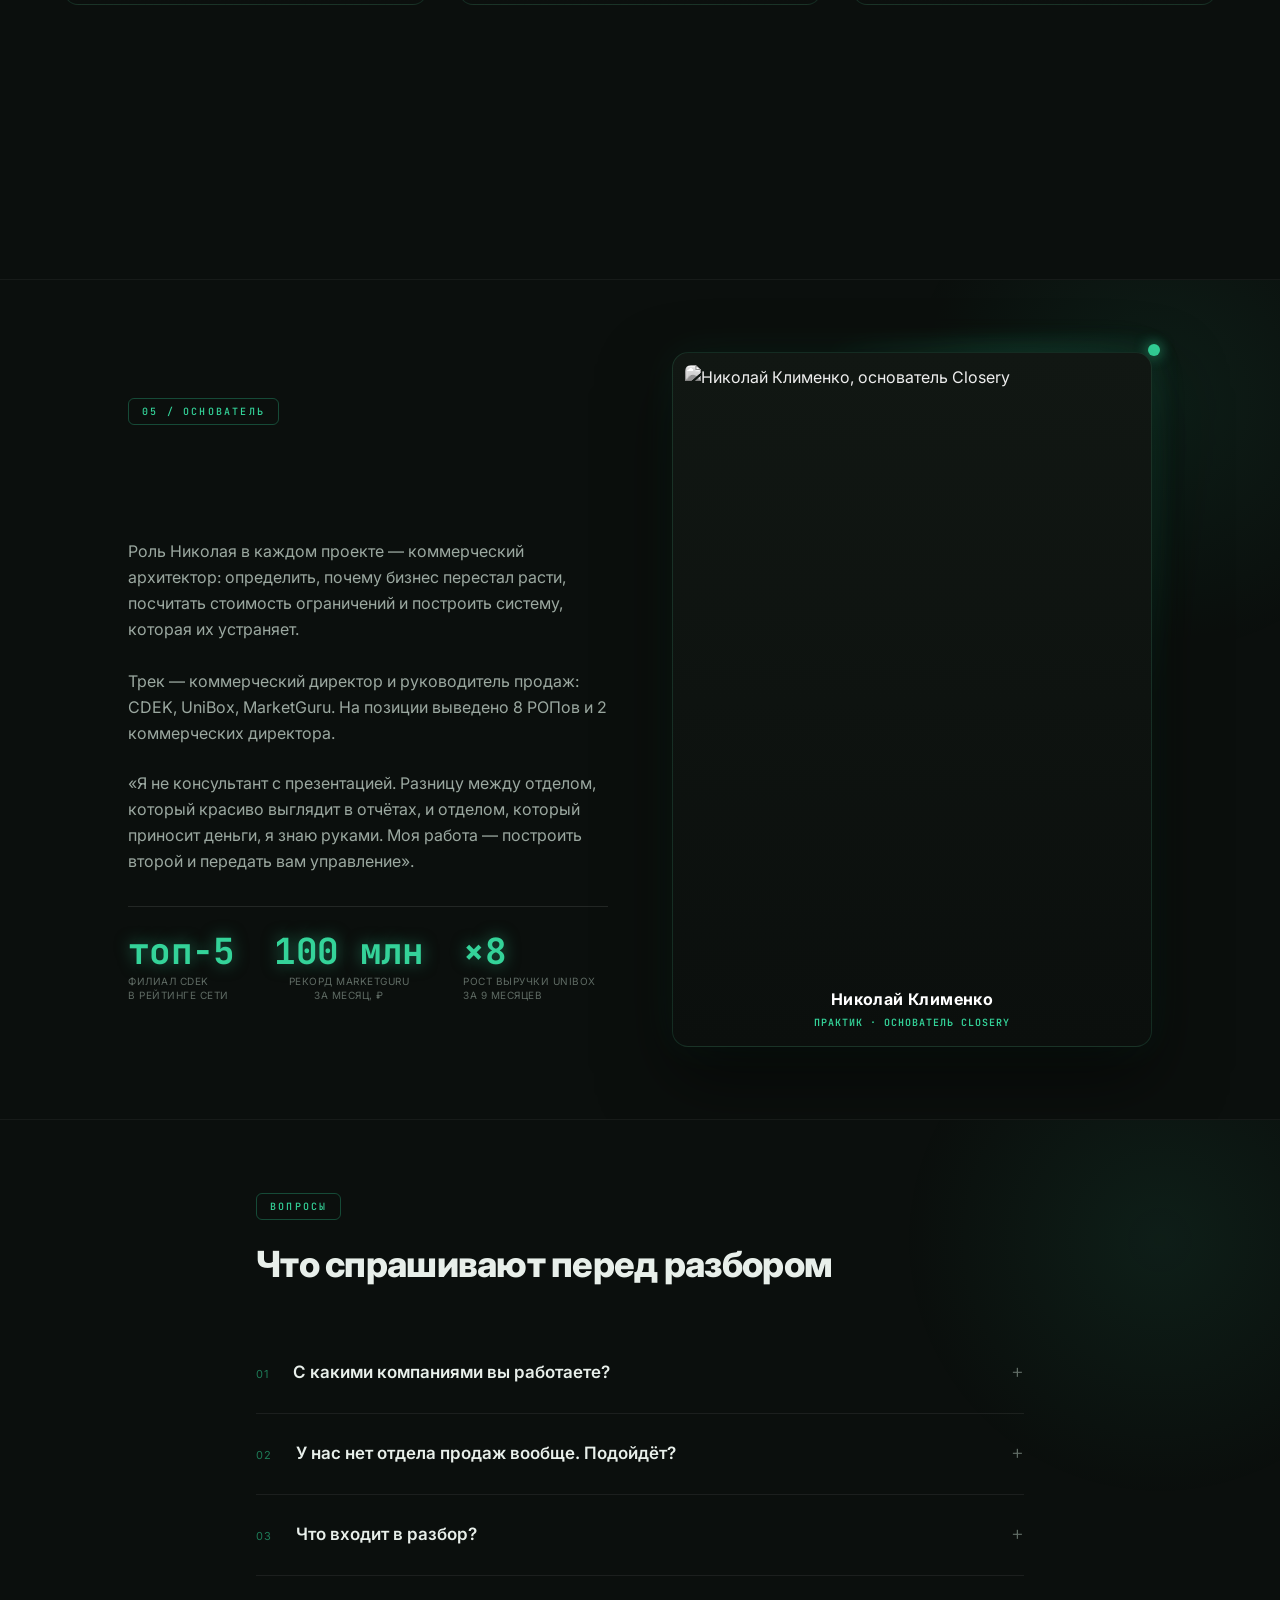
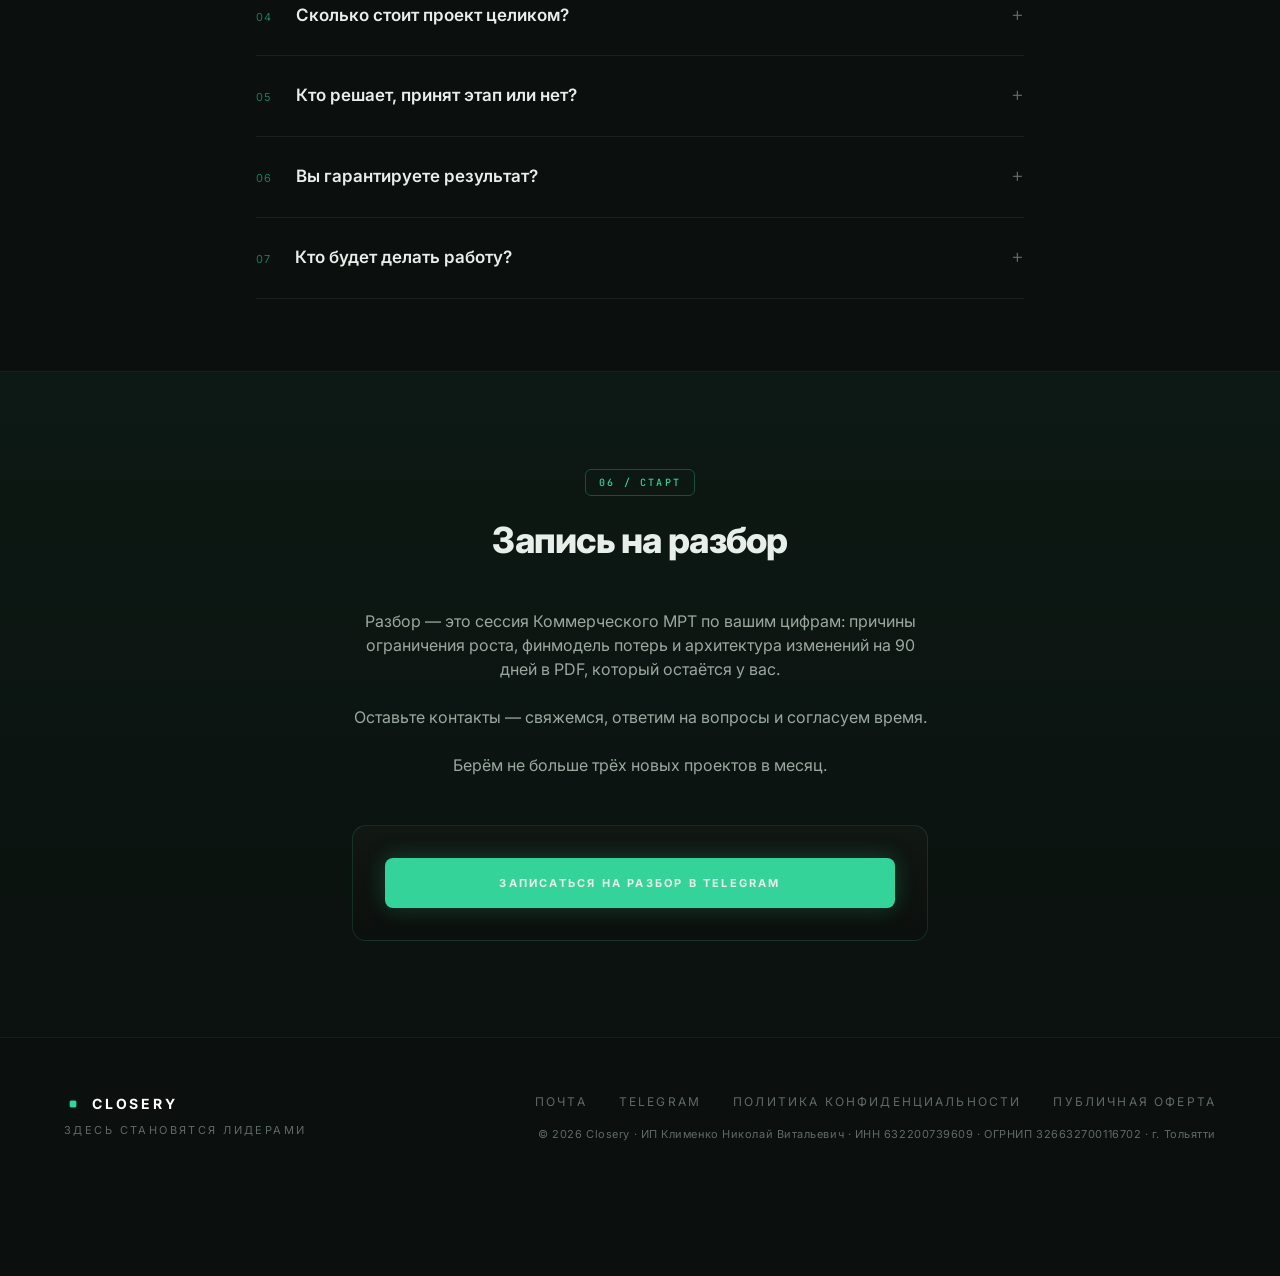
==== commit bd4c863d: "Reuse existing #cl-submit button styling for Telegram CTA The inline-styled replacement button didn'" ====
--- a/index.html
+++ b/index.html
@@ -1212,10 +1212,8 @@
            убрана до переезда на RU-хостинг приёмника, см. /Users/outme/Documents/closery_lead_receiver).
            Разметка старой формы сохранена ниже в комментарии для быстрого возврата. -->
       <div id="cl-form-wrap" class="glass p-8 flex flex-col gap-4 reveal rd2">
-        <a href="https://t.me/klimenko_prod" target="_blank" rel="noopener"
-           style="display:block;text-align:center;background:#34D399;color:#07110C;font-weight:700;
-                  font-size:11px;letter-spacing:.14em;text-transform:uppercase;padding:16px 26px;
-                  border-radius:2px;text-decoration:none !important;">
+        <a id="cl-submit" href="https://t.me/klimenko_prod" target="_blank" rel="noopener"
+           style="display:block;text-align:center;text-decoration:none !important;">
           Записаться на разбор в Telegram
         </a>
       </div>
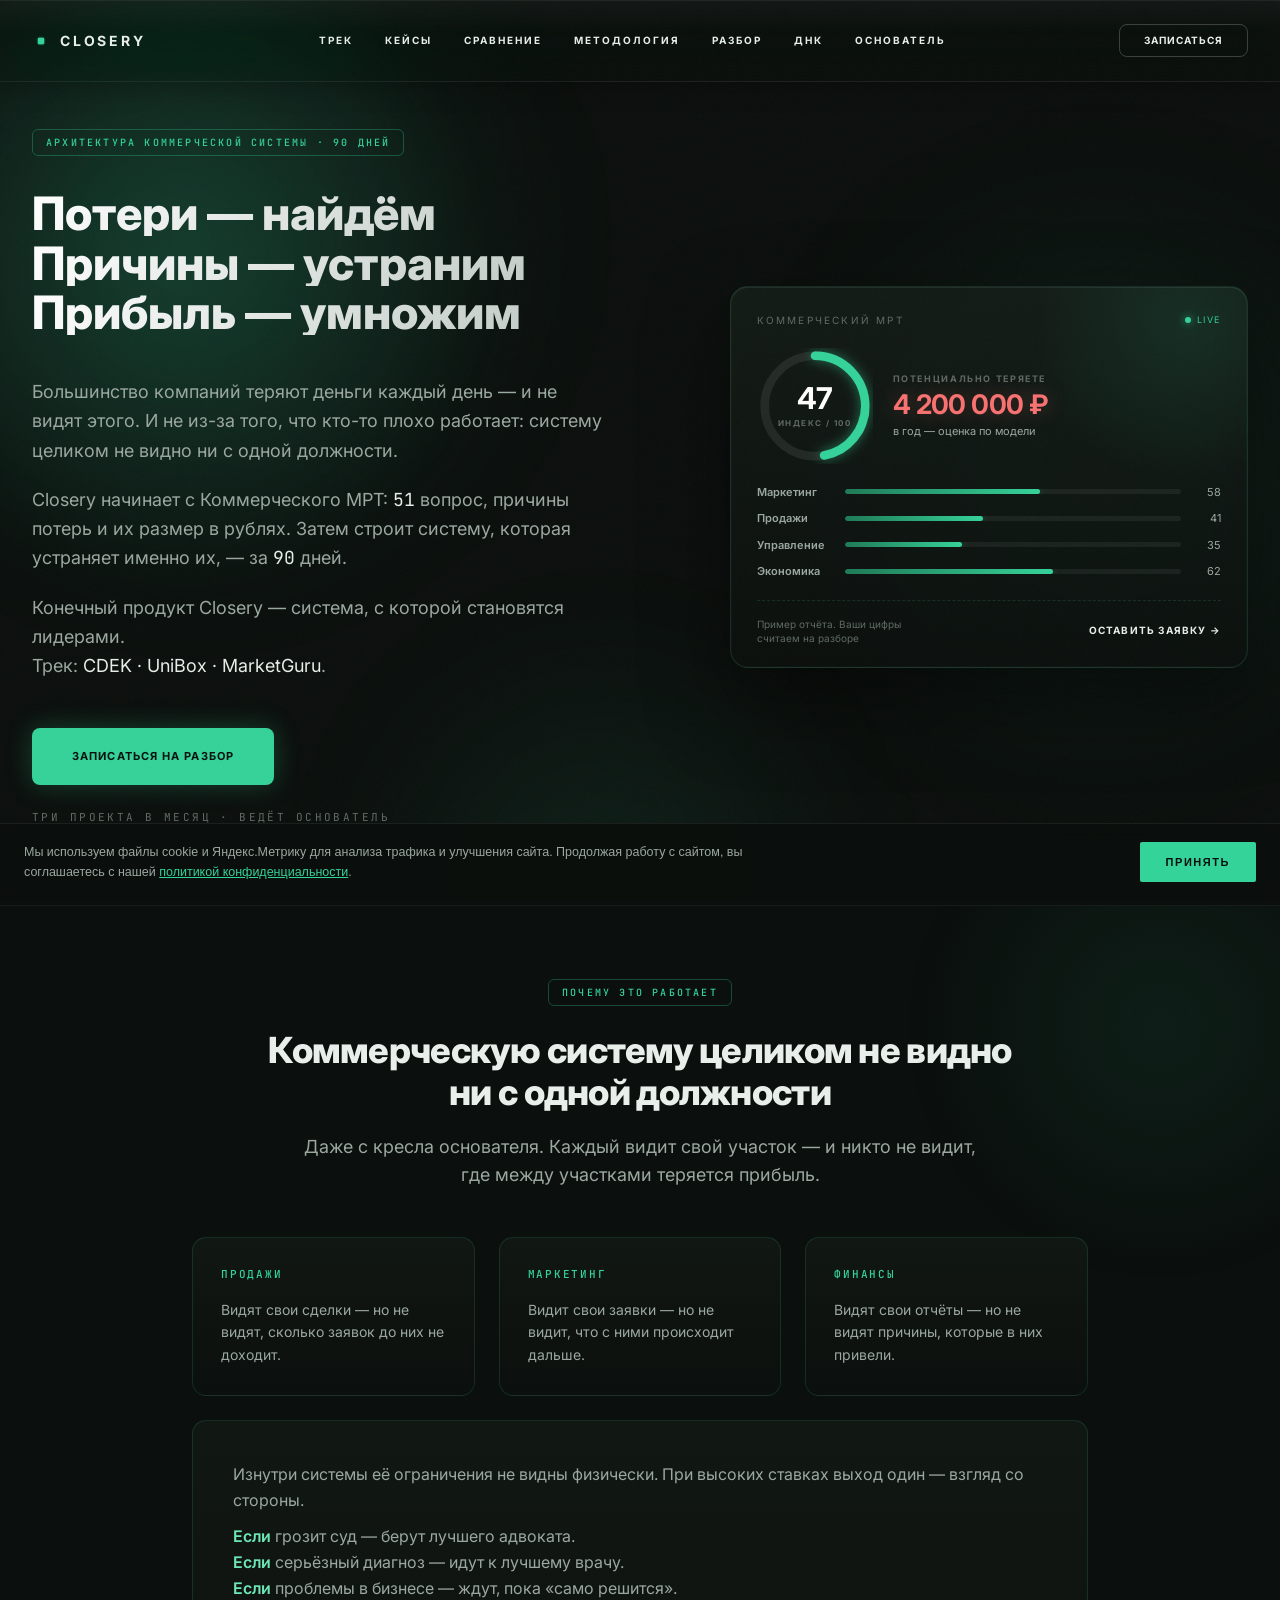
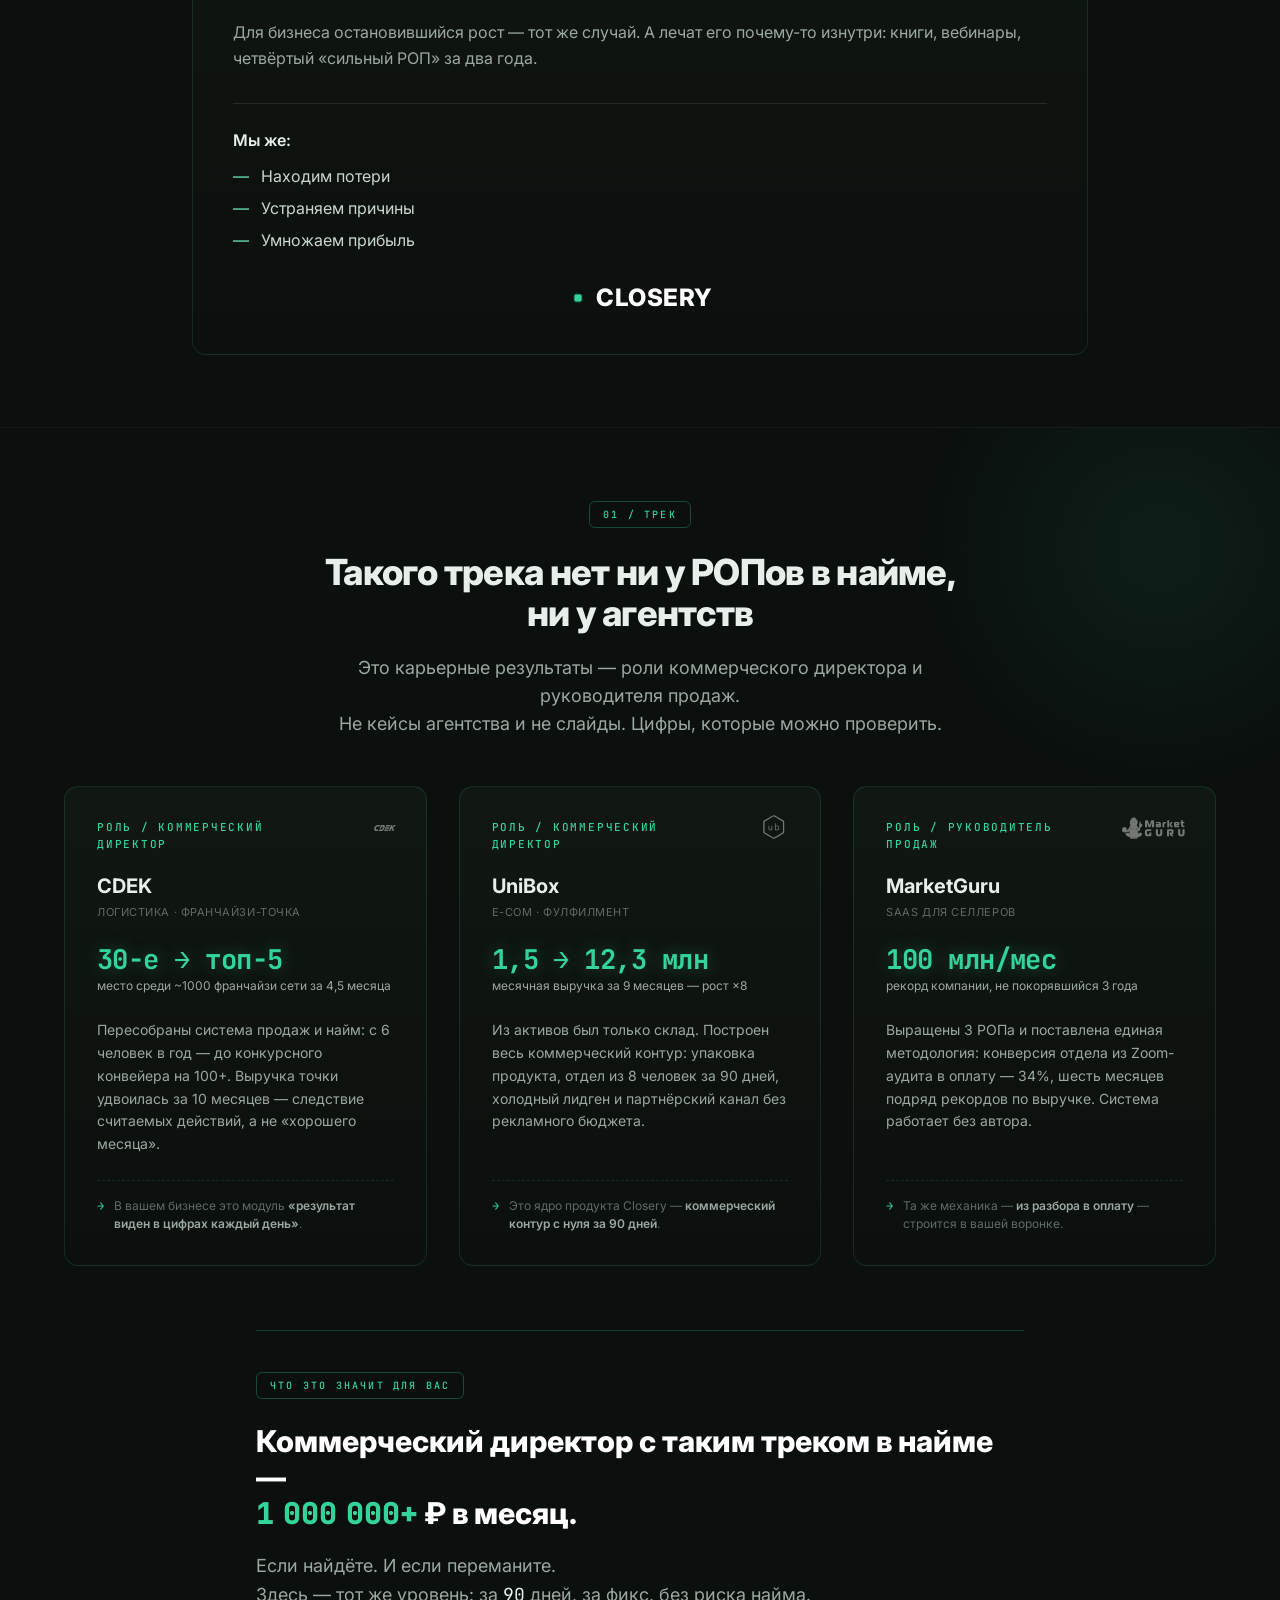
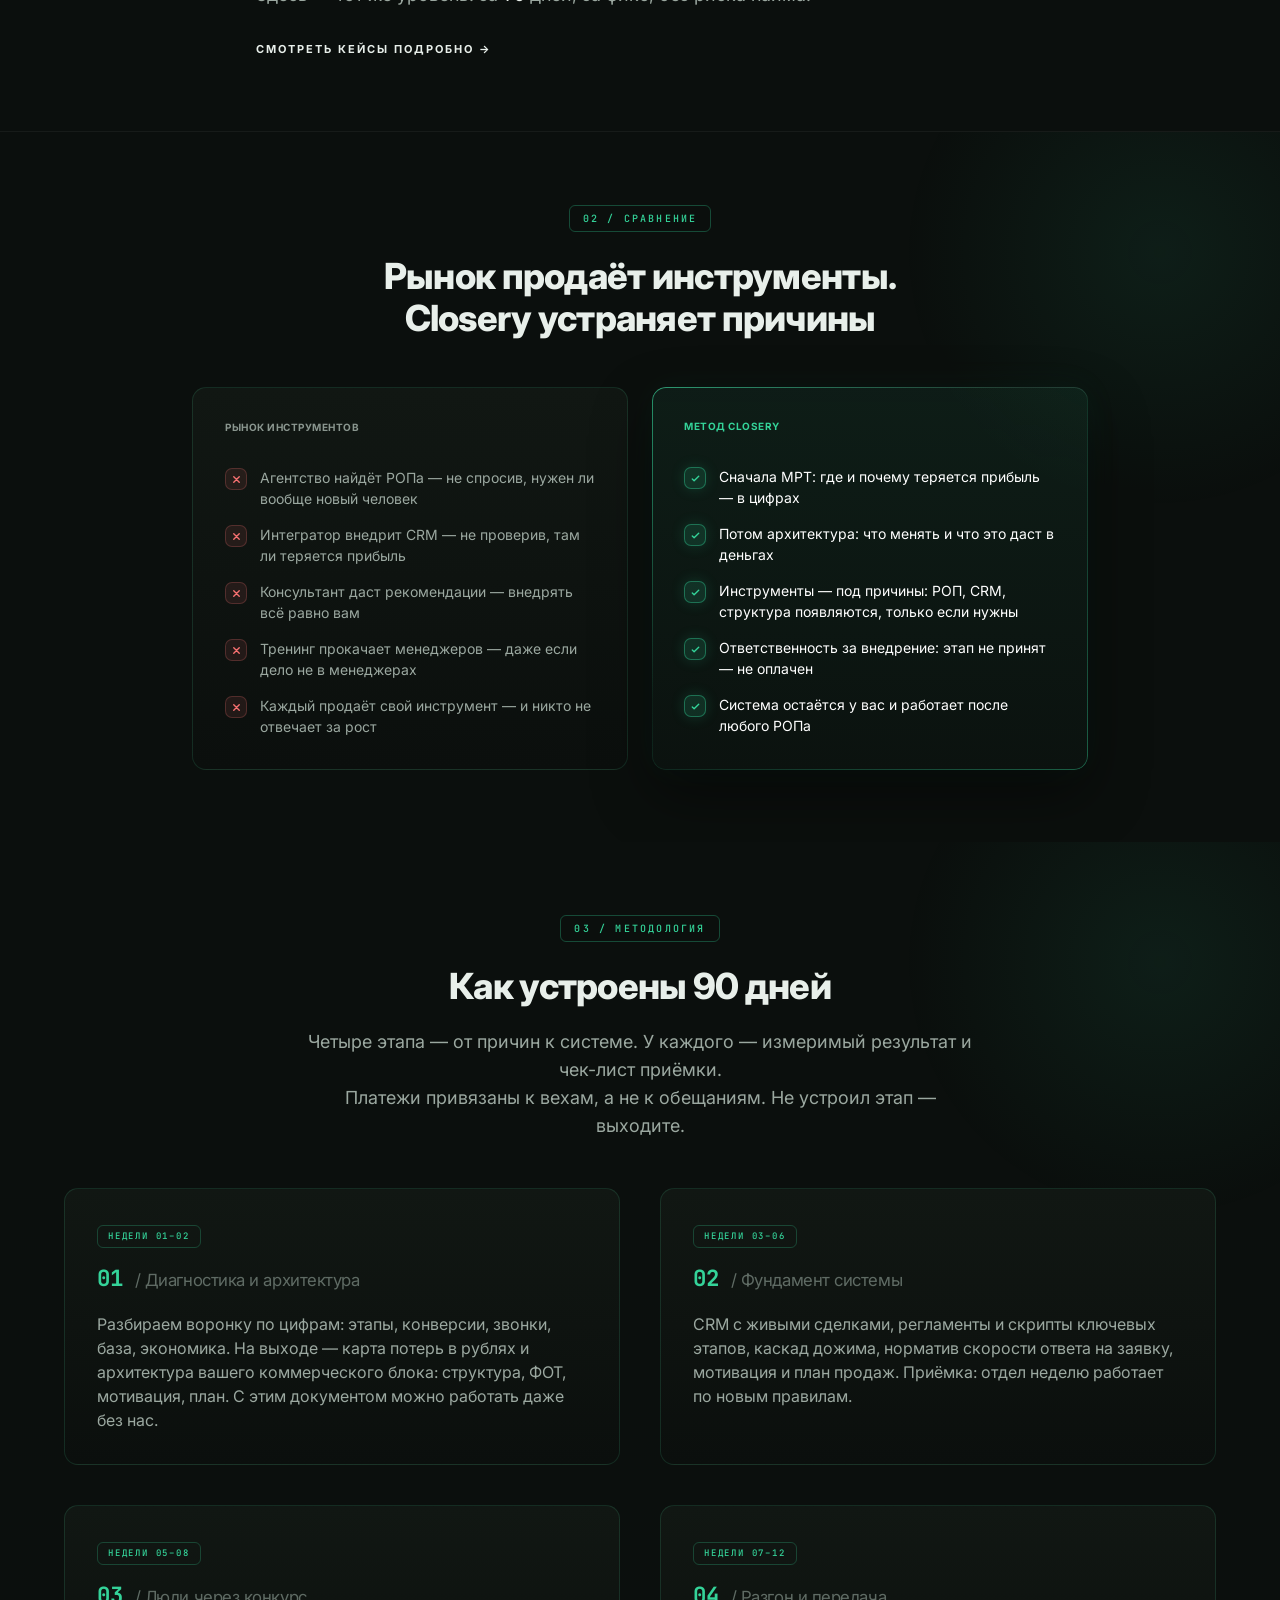
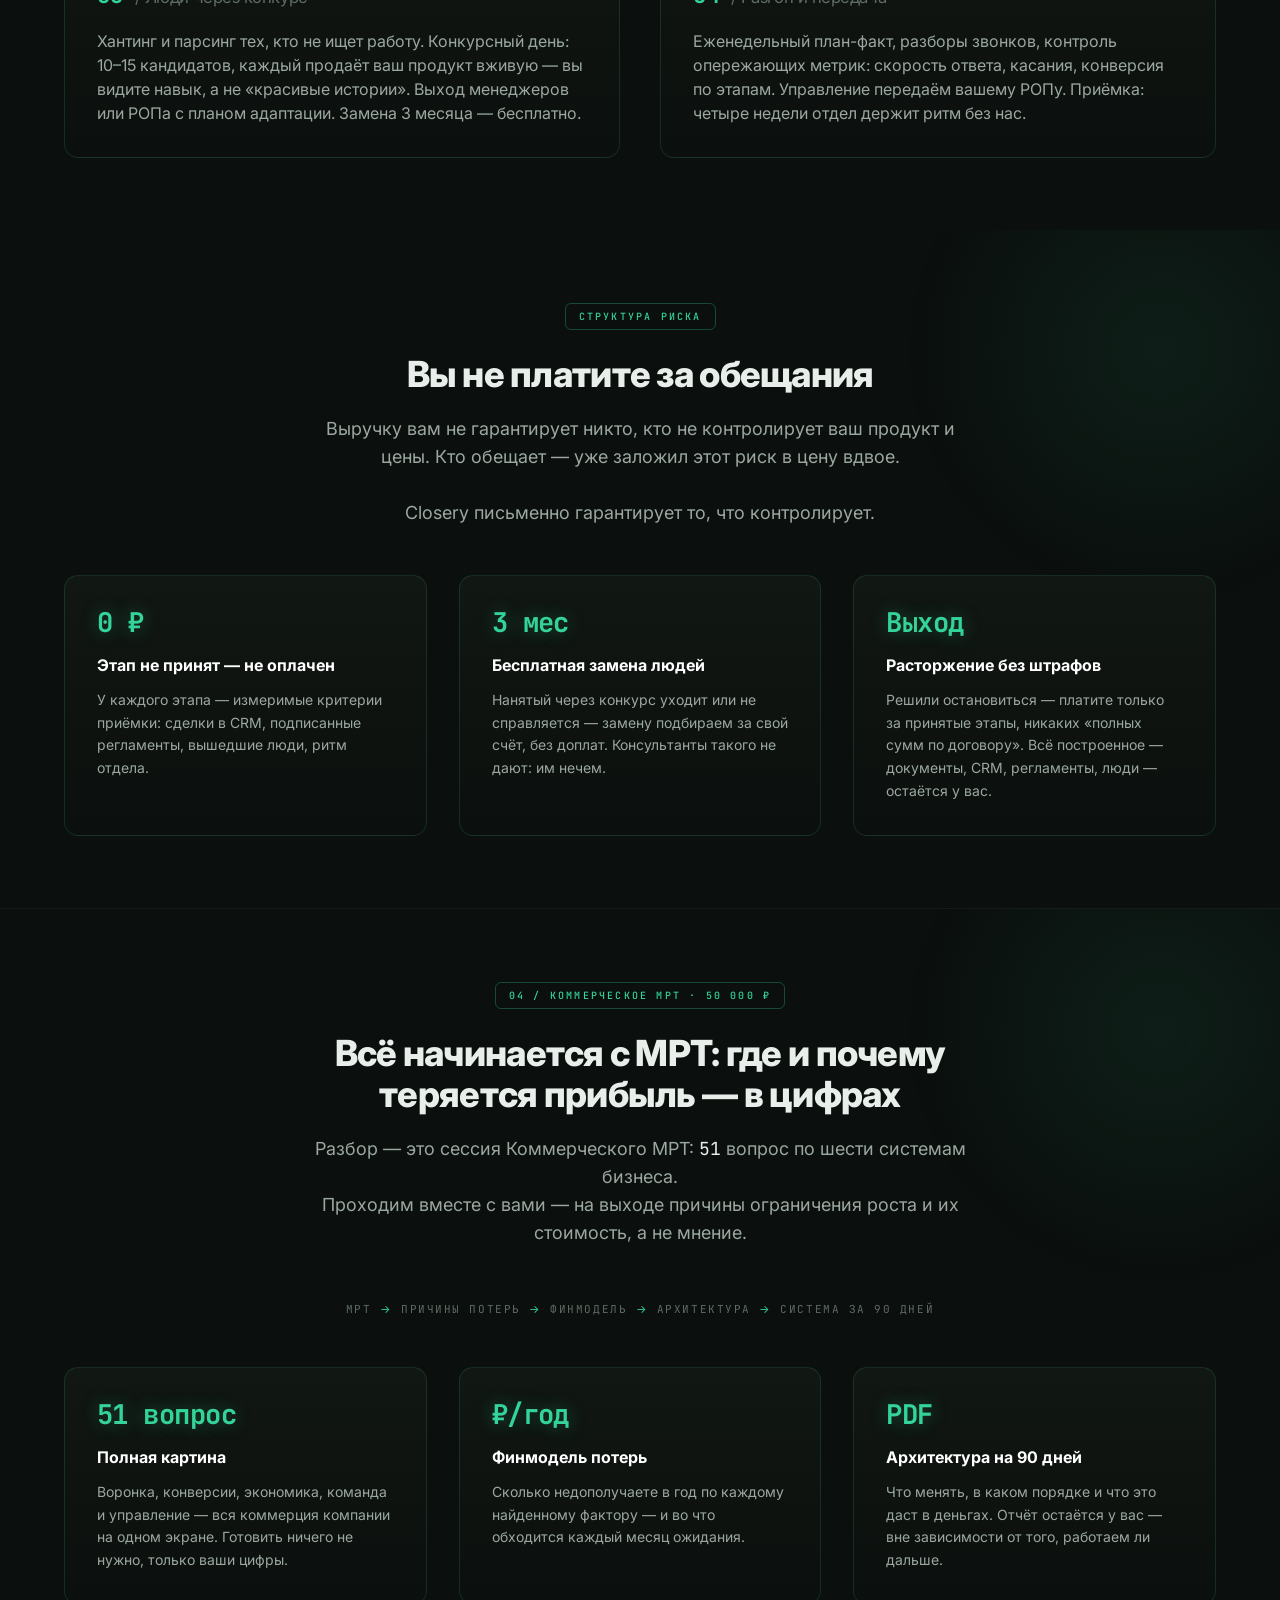
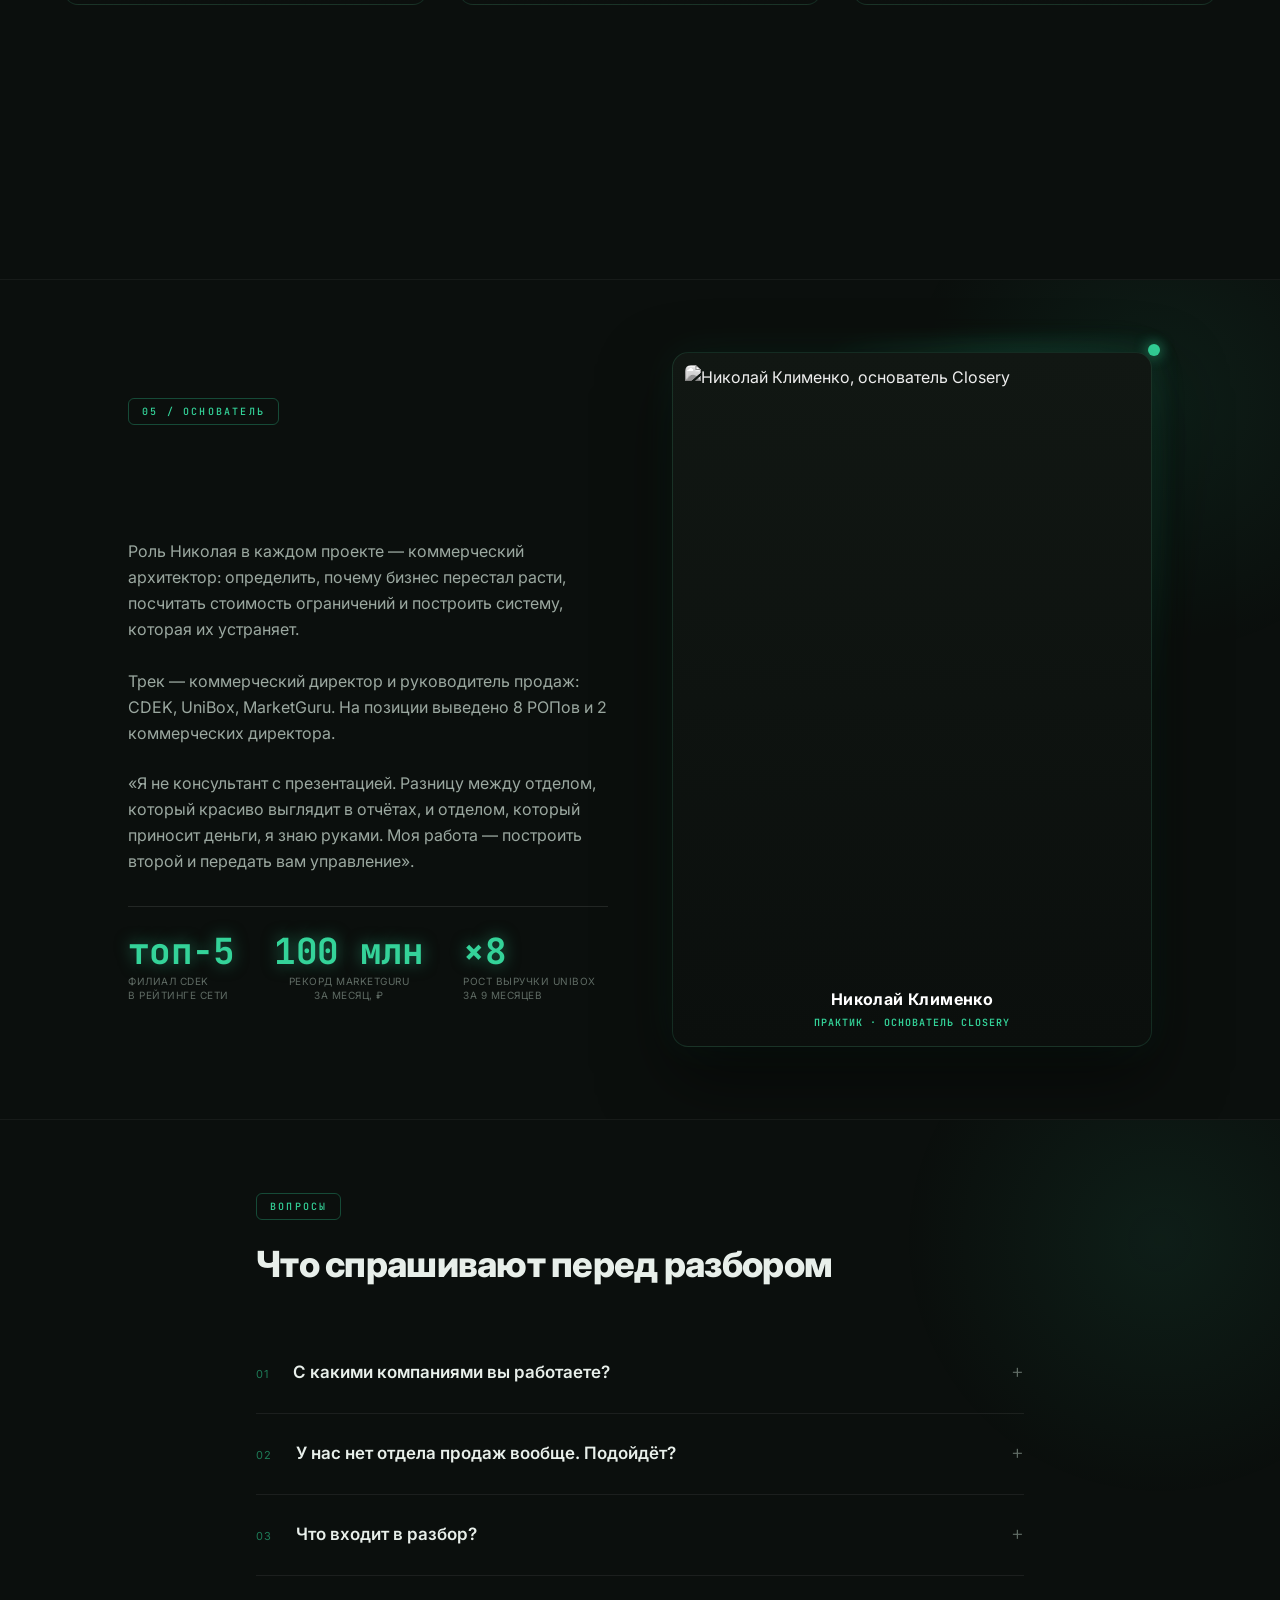
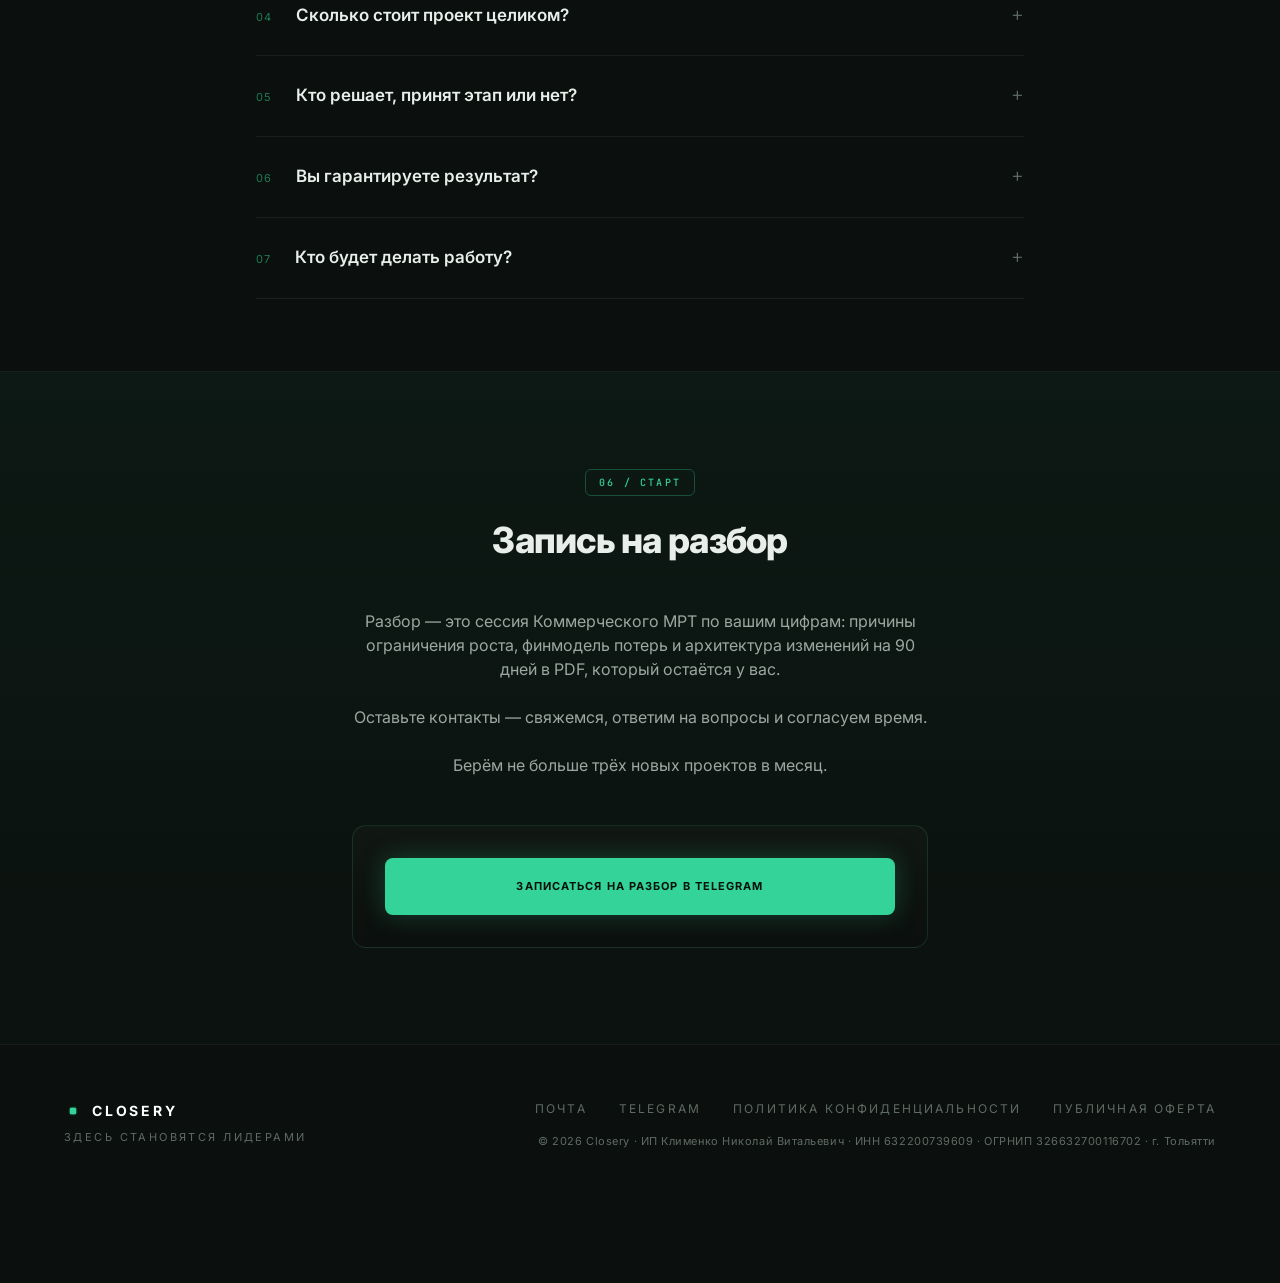
==== commit 70604073: "Remove trailing period after CLOSERY" ====
--- a/index.html
+++ b/index.html
@@ -779,7 +779,7 @@
         <div class="reveal rd3 flex flex-wrap items-center gap-4">
           <a href="#cta"
              class="cta-primary cta-solid bg-emerald-500 px-10 py-5 font-bold uppercase tracking-widest text-[11px] hover:bg-white transition-all">
-            Записаться на разбор — 50 000 ₽
+            Записаться на разбор
           </a>
         </div>
         <div class="mt-6 text-[#5F6B64] text-[11px] uppercase tracking-[.22em] mono reveal rd4">Три проекта в месяц · Ведёт основатель</div>
@@ -870,9 +870,8 @@
               <li class="flex gap-3 text-[#C9D6CE]"><span class="text-[#6EE7B7]">—</span> Умножаем прибыль</li>
             </ul>
             <p class="text-white text-xl md:text-2xl leading-snug text-center" style="font-family:'PT Serif',serif;font-style:italic;font-weight:700">
-              Методология
               <span class="inline-flex items-center gap-2 align-middle not-italic" style="font-family:'Inter',sans-serif;font-weight:800;letter-spacing:.02em">
-                <img src="/mark-transparent.svg" alt="" width="20" height="20" style="display:inline-block">CLOSERY</span>.
+                <img src="/mark-transparent.svg" alt="" width="20" height="20" style="display:inline-block">CLOSERY</span>
             </p>
           </div>
         </div>
@@ -1212,8 +1211,8 @@
            убрана до переезда на RU-хостинг приёмника, см. /Users/outme/Documents/closery_lead_receiver).
            Разметка старой формы сохранена ниже в комментарии для быстрого возврата. -->
       <div id="cl-form-wrap" class="glass p-8 flex flex-col gap-4 reveal rd2">
-        <a id="cl-submit" href="https://t.me/klimenko_prod" target="_blank" rel="noopener"
-           style="display:block;text-align:center;text-decoration:none !important;">
+        <a href="https://t.me/klimenko_prod" target="_blank" rel="noopener"
+           class="cta-primary cta-solid bg-emerald-500 px-10 py-5 font-bold uppercase tracking-widest text-[11px] hover:bg-white transition-all block text-center">
           Записаться на разбор в Telegram
         </a>
       </div>
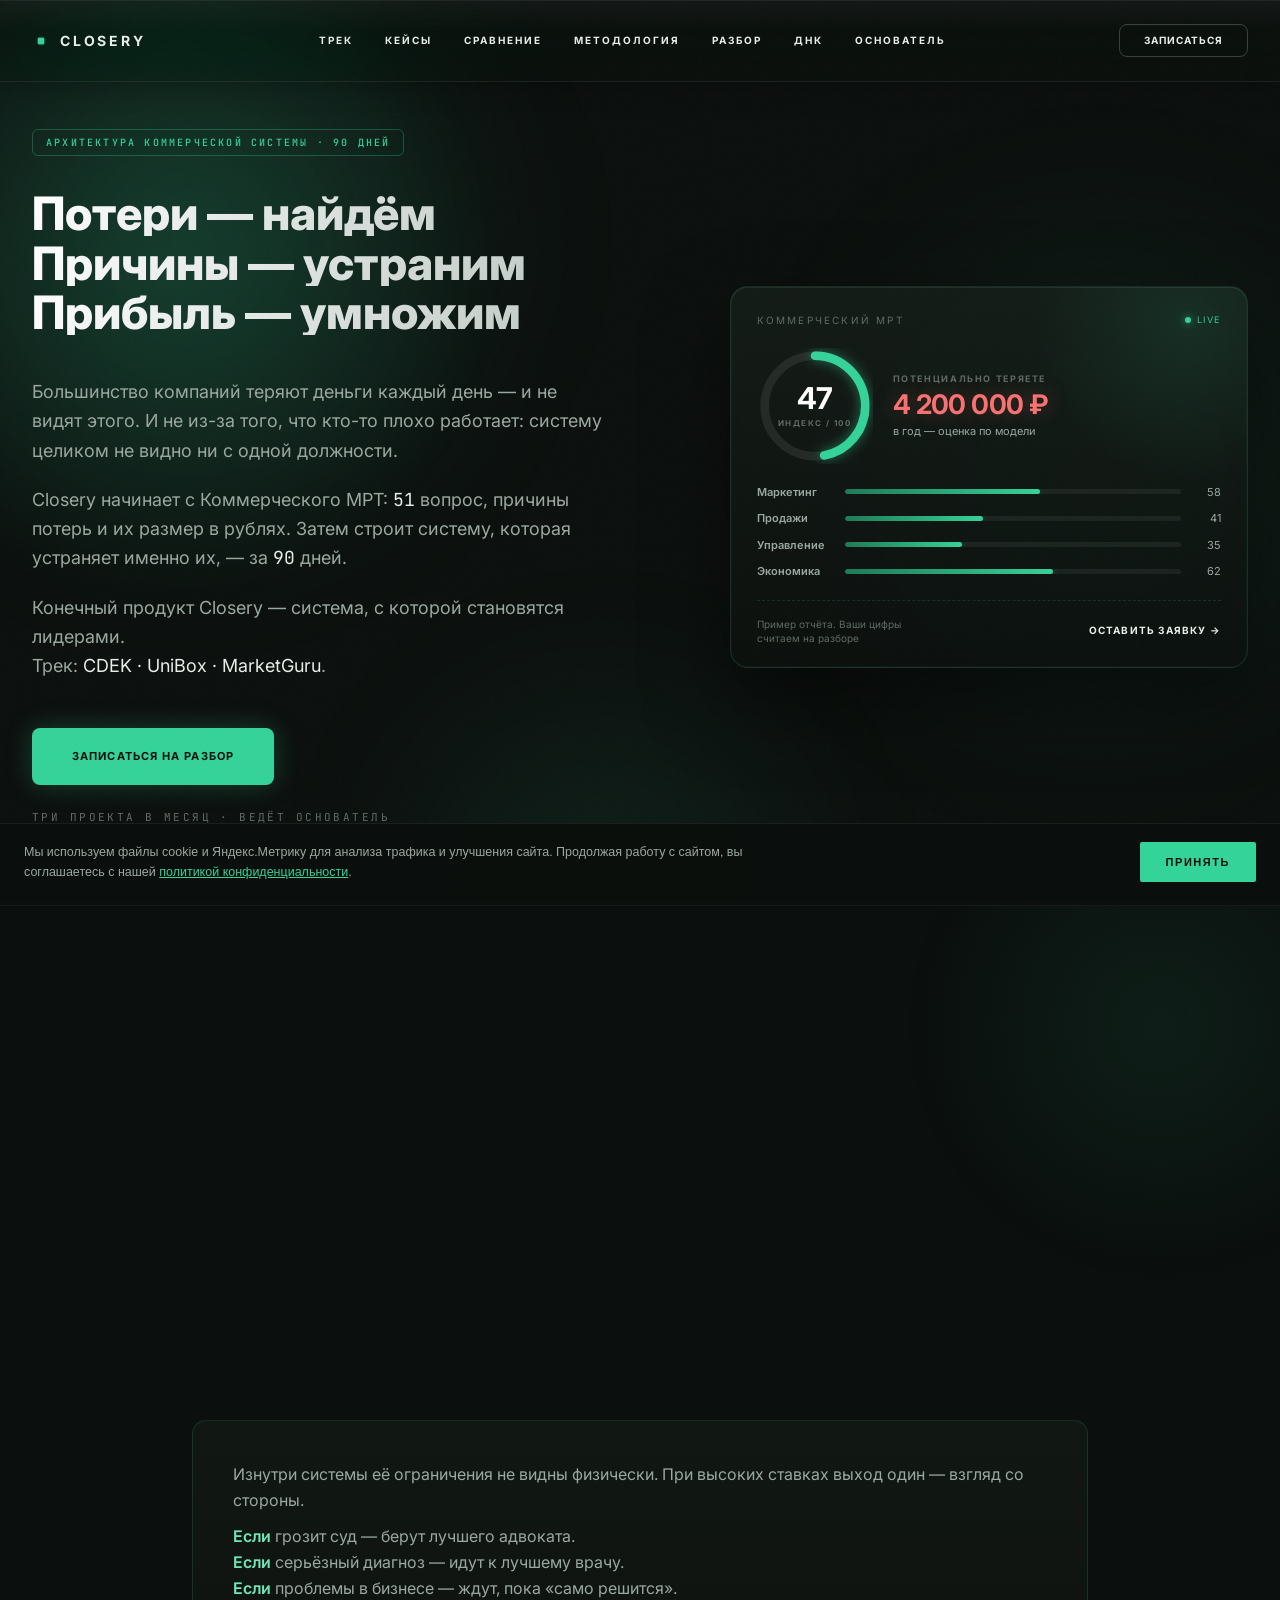
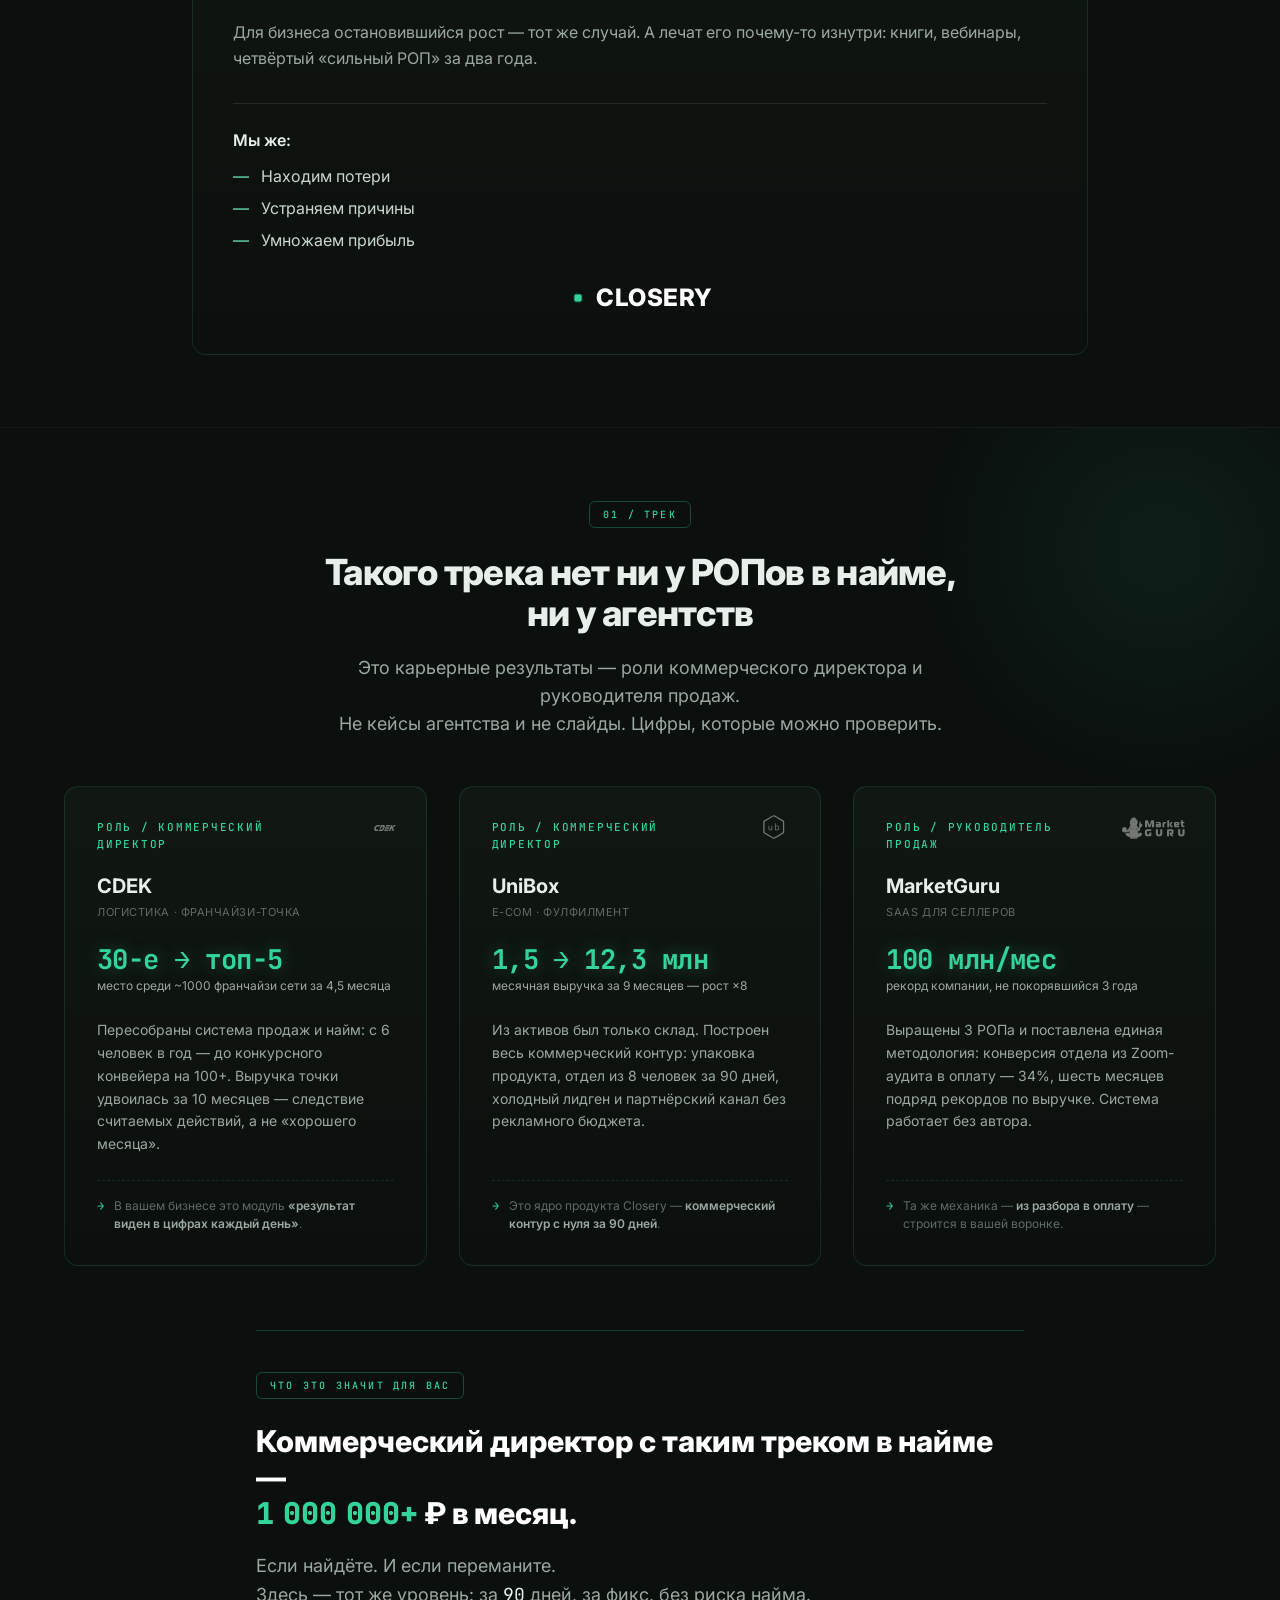
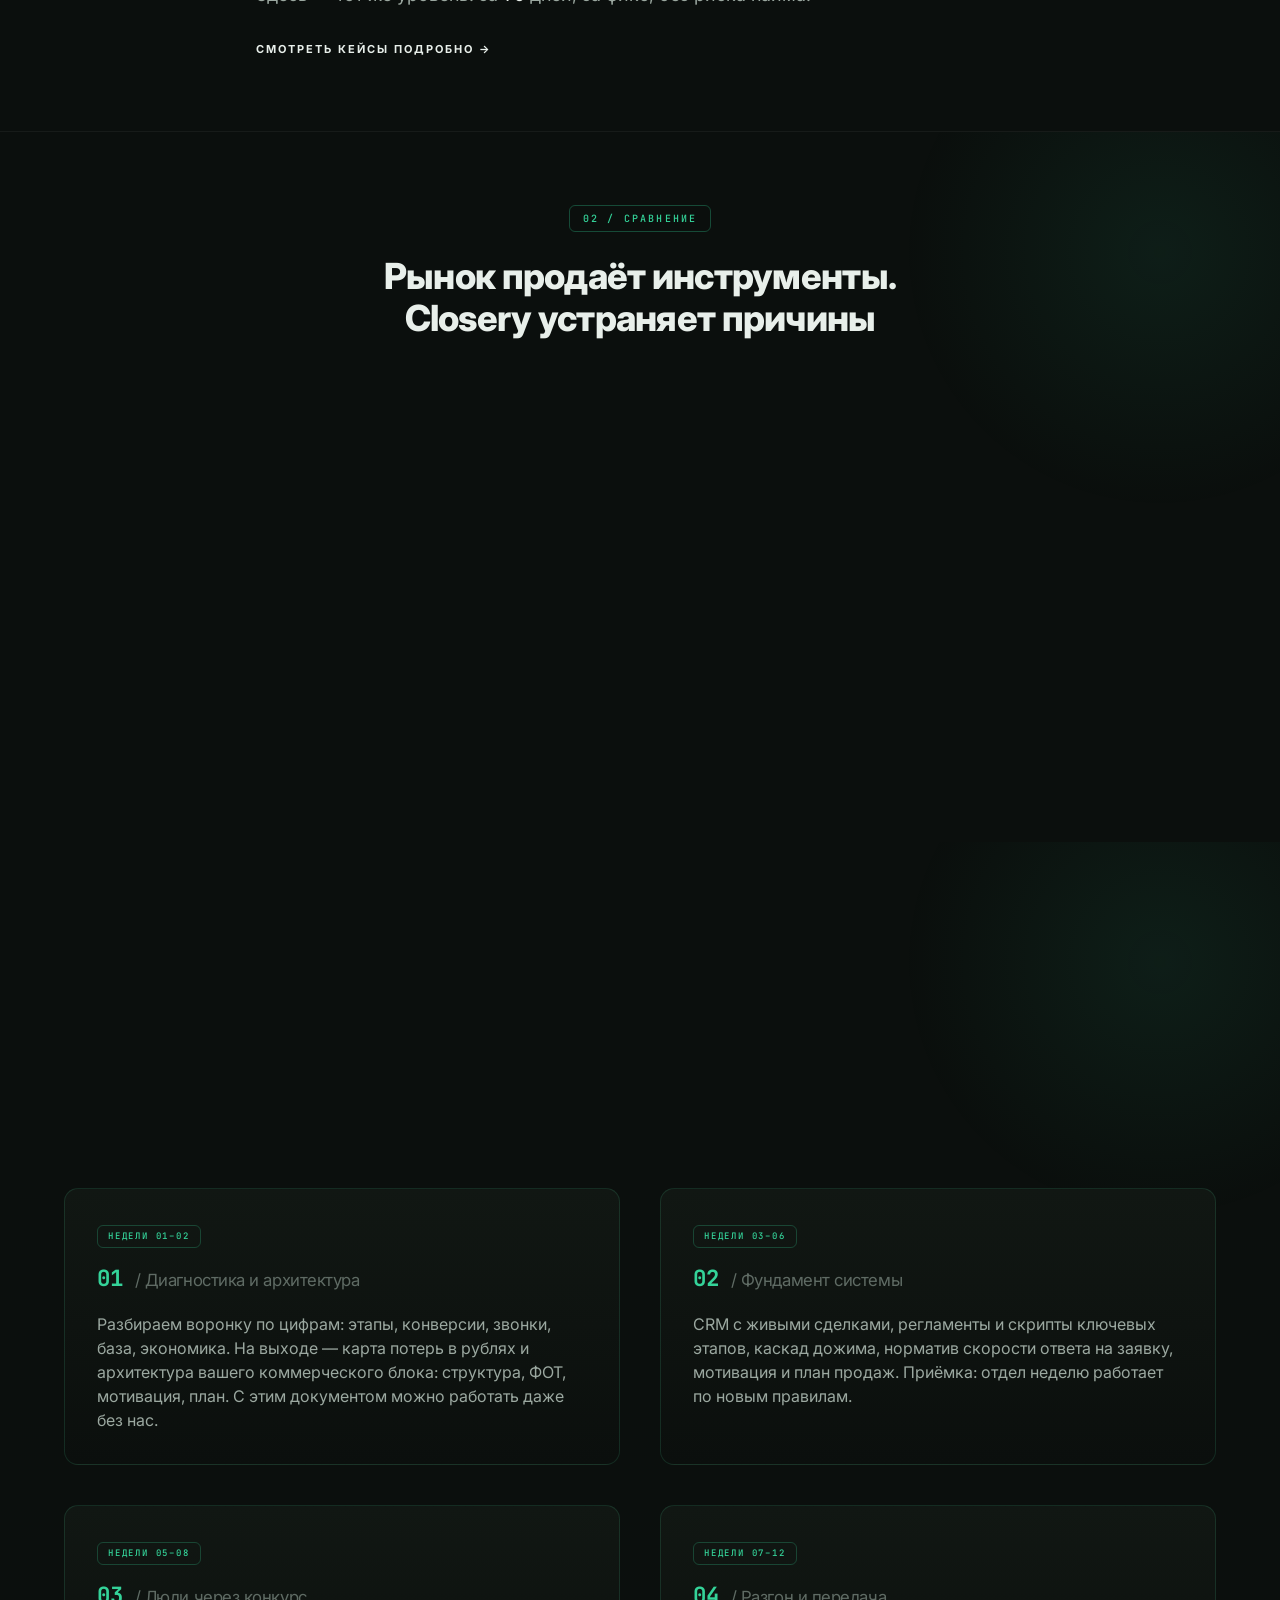
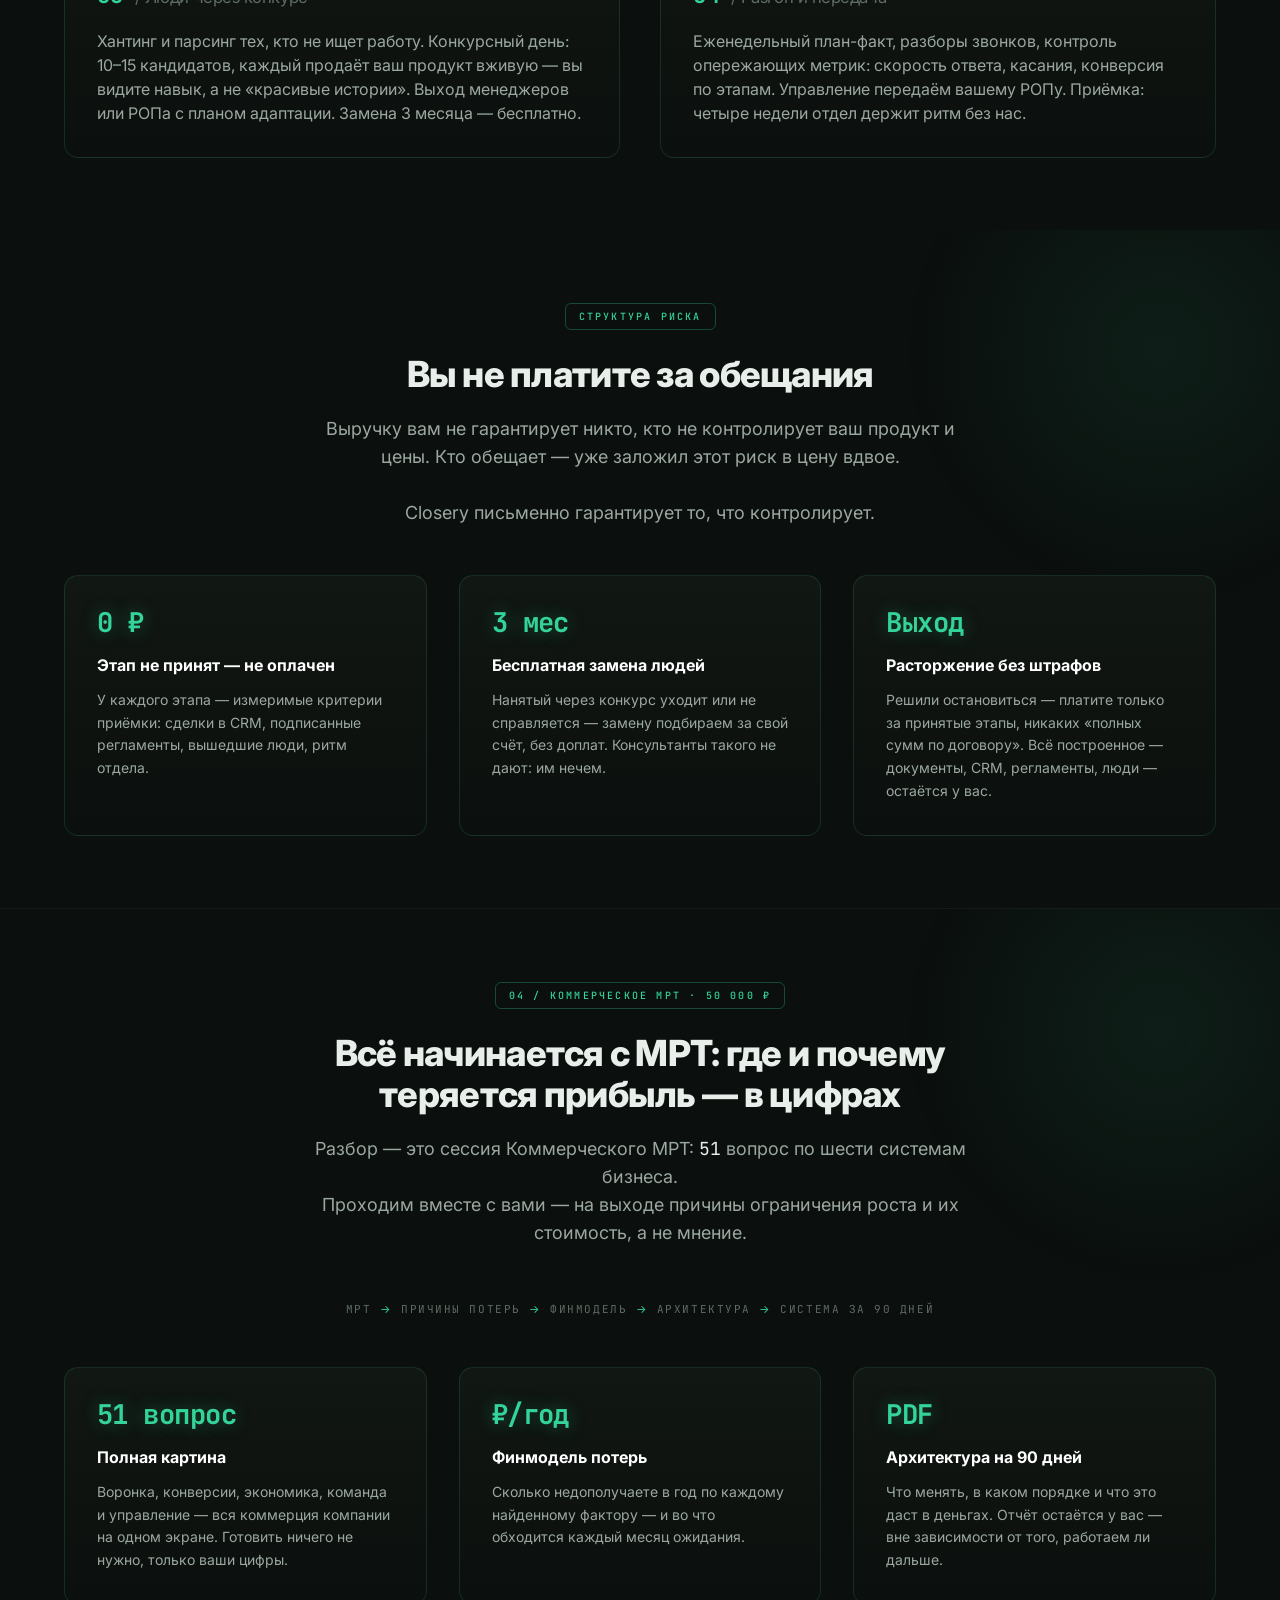
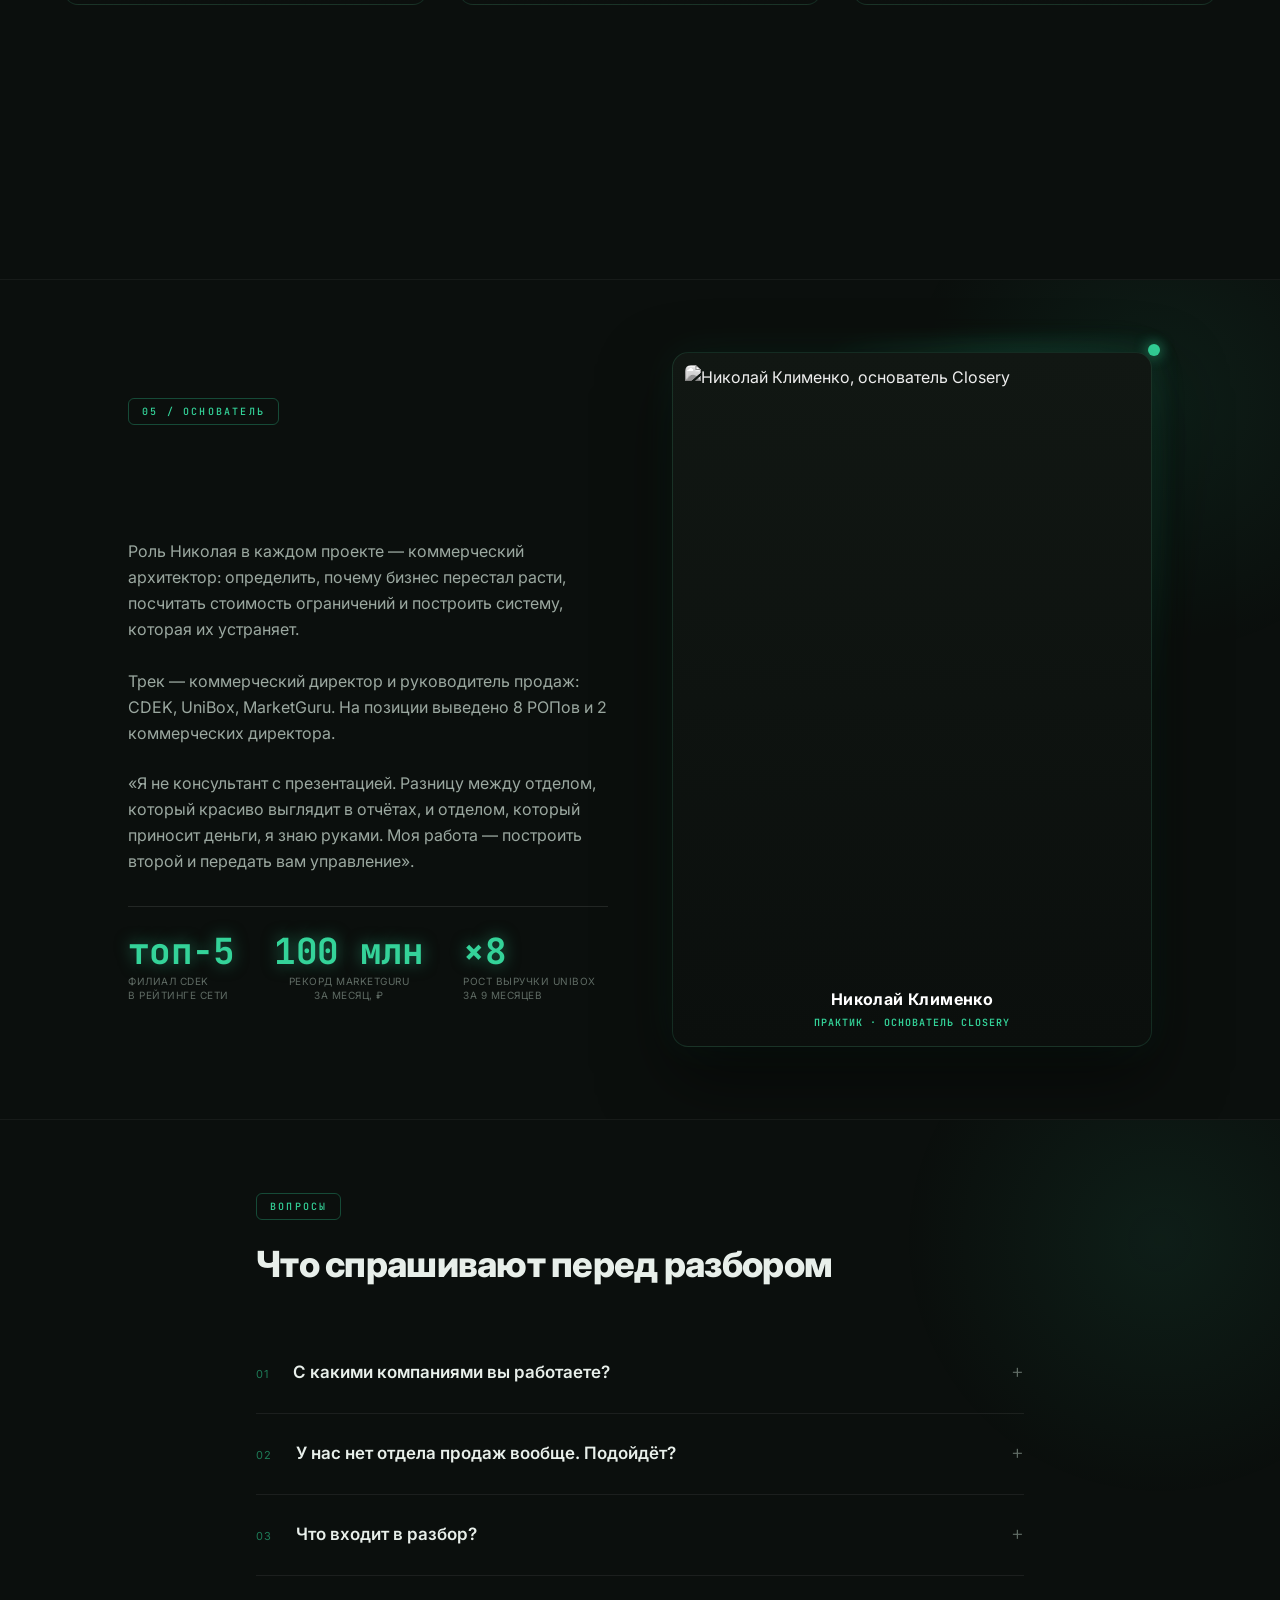
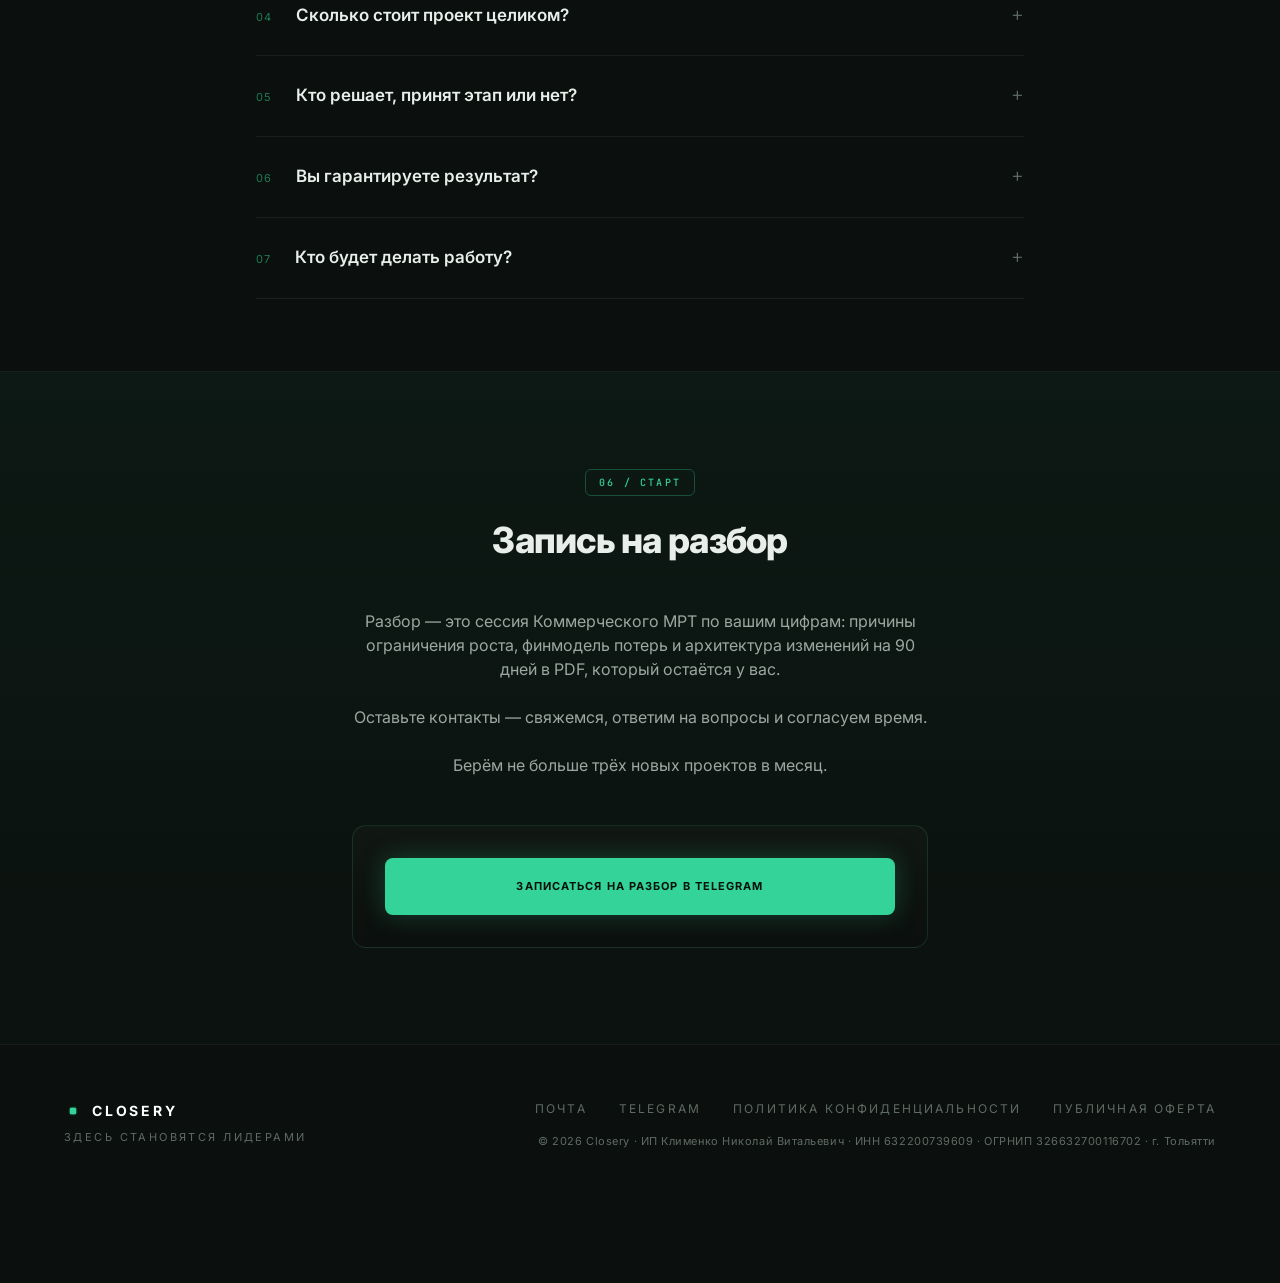
==== commit e596ccc8: "Add font preconnect to shrink the fallback-font flash on load Google Fonts had no preconnect hints, " ====
--- a/index.html
+++ b/index.html
@@ -39,6 +39,8 @@
 <meta name="twitter:image" content="https://closery.ru/mark-512.png">
 
 <link rel="stylesheet" href="/tailwind.css?v=3a59e3e5">
+<link rel="preconnect" href="https://fonts.googleapis.com">
+<link rel="preconnect" href="https://fonts.gstatic.com" crossorigin>
 <link href="https://fonts.googleapis.com/css2?family=Inter:wght@300;400;500;600;700;800&family=JetBrains+Mono:wght@400;500;700&family=PT+Serif:ital,wght@1,400;1,700&display=swap" rel="stylesheet">
 
 <style>
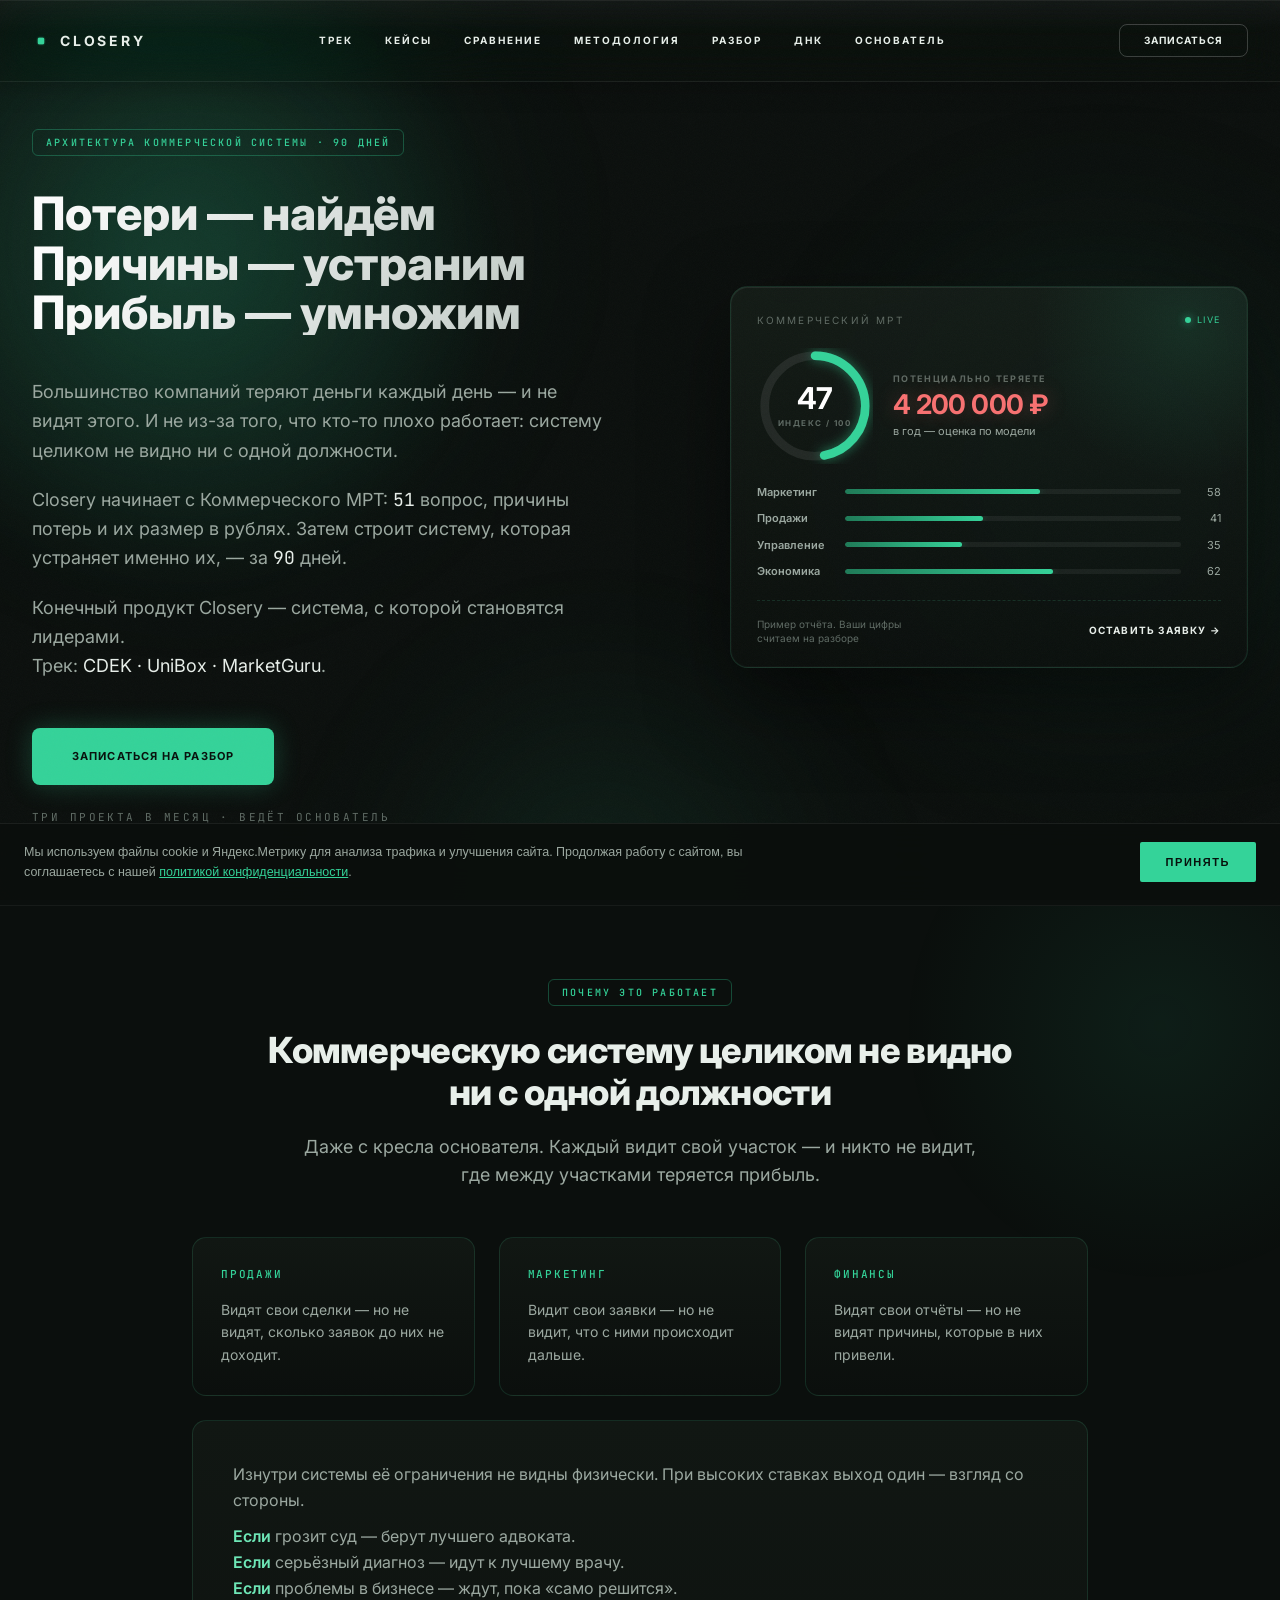
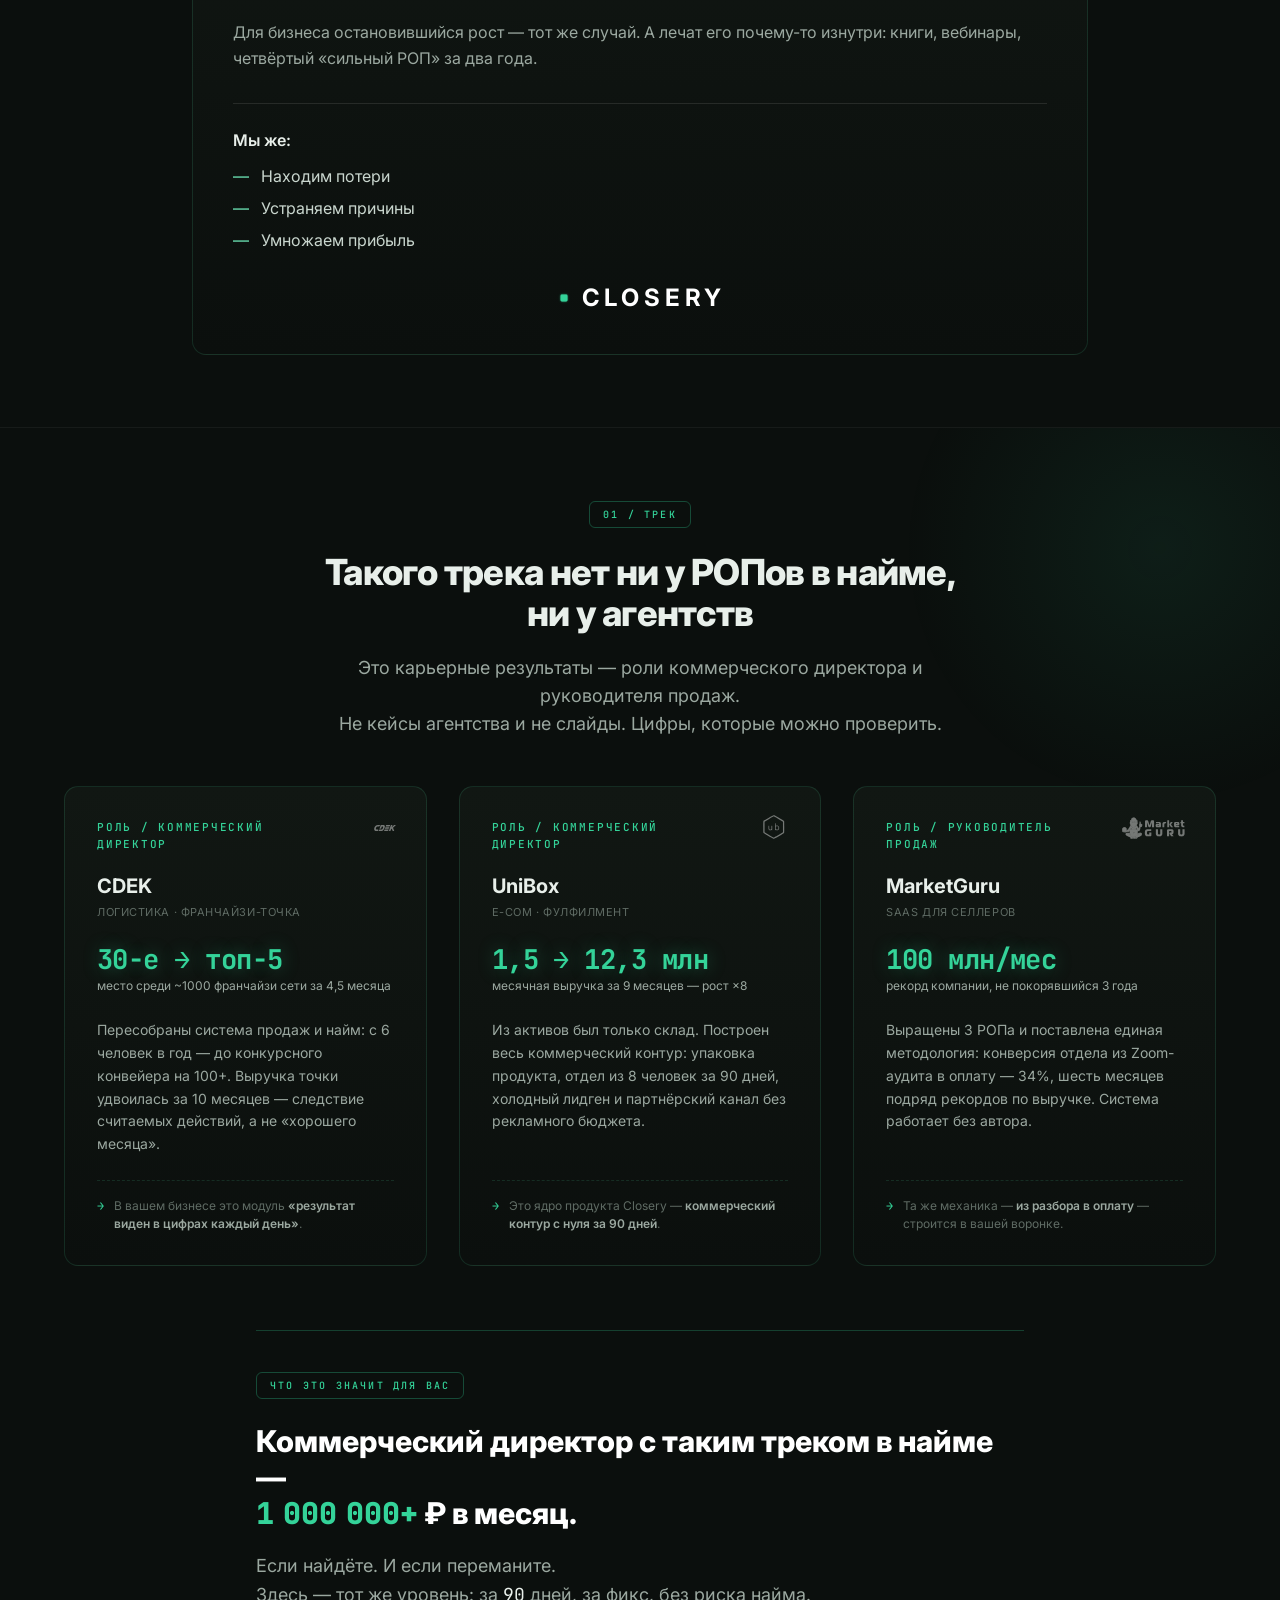
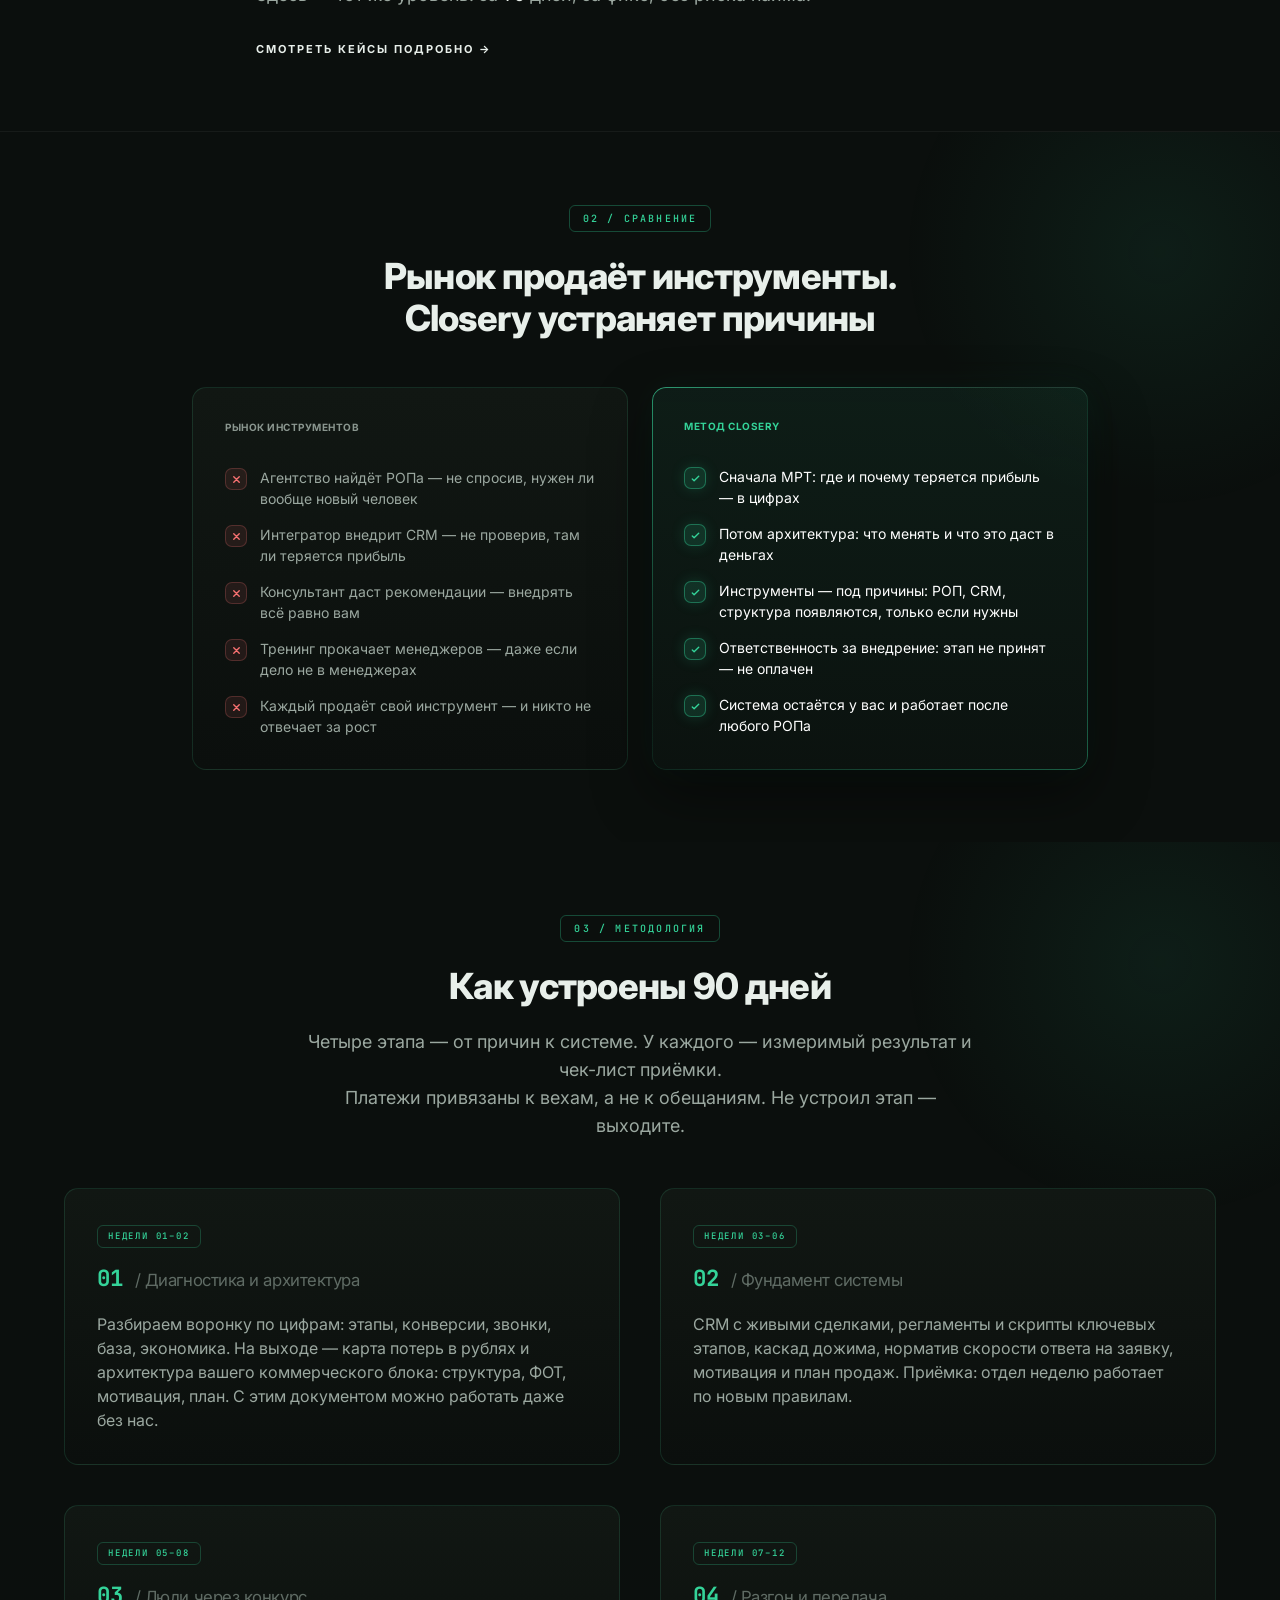
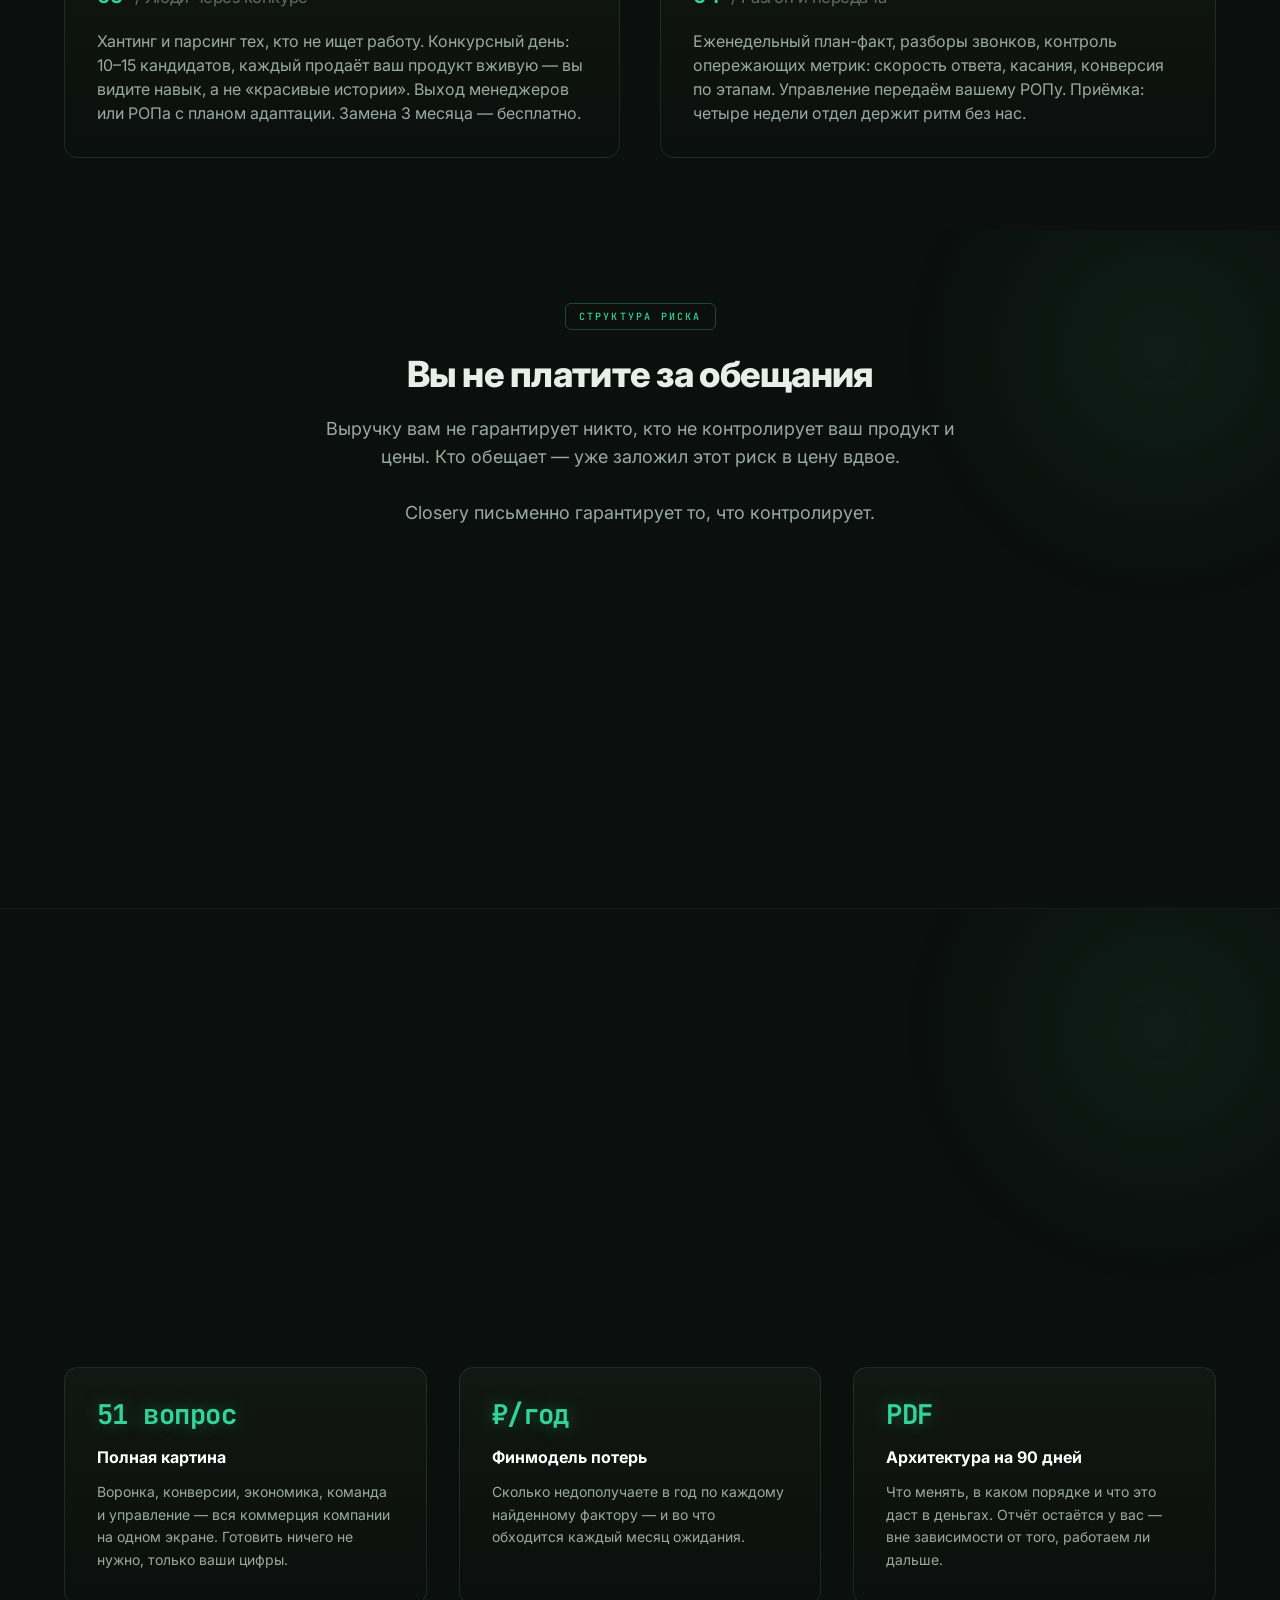
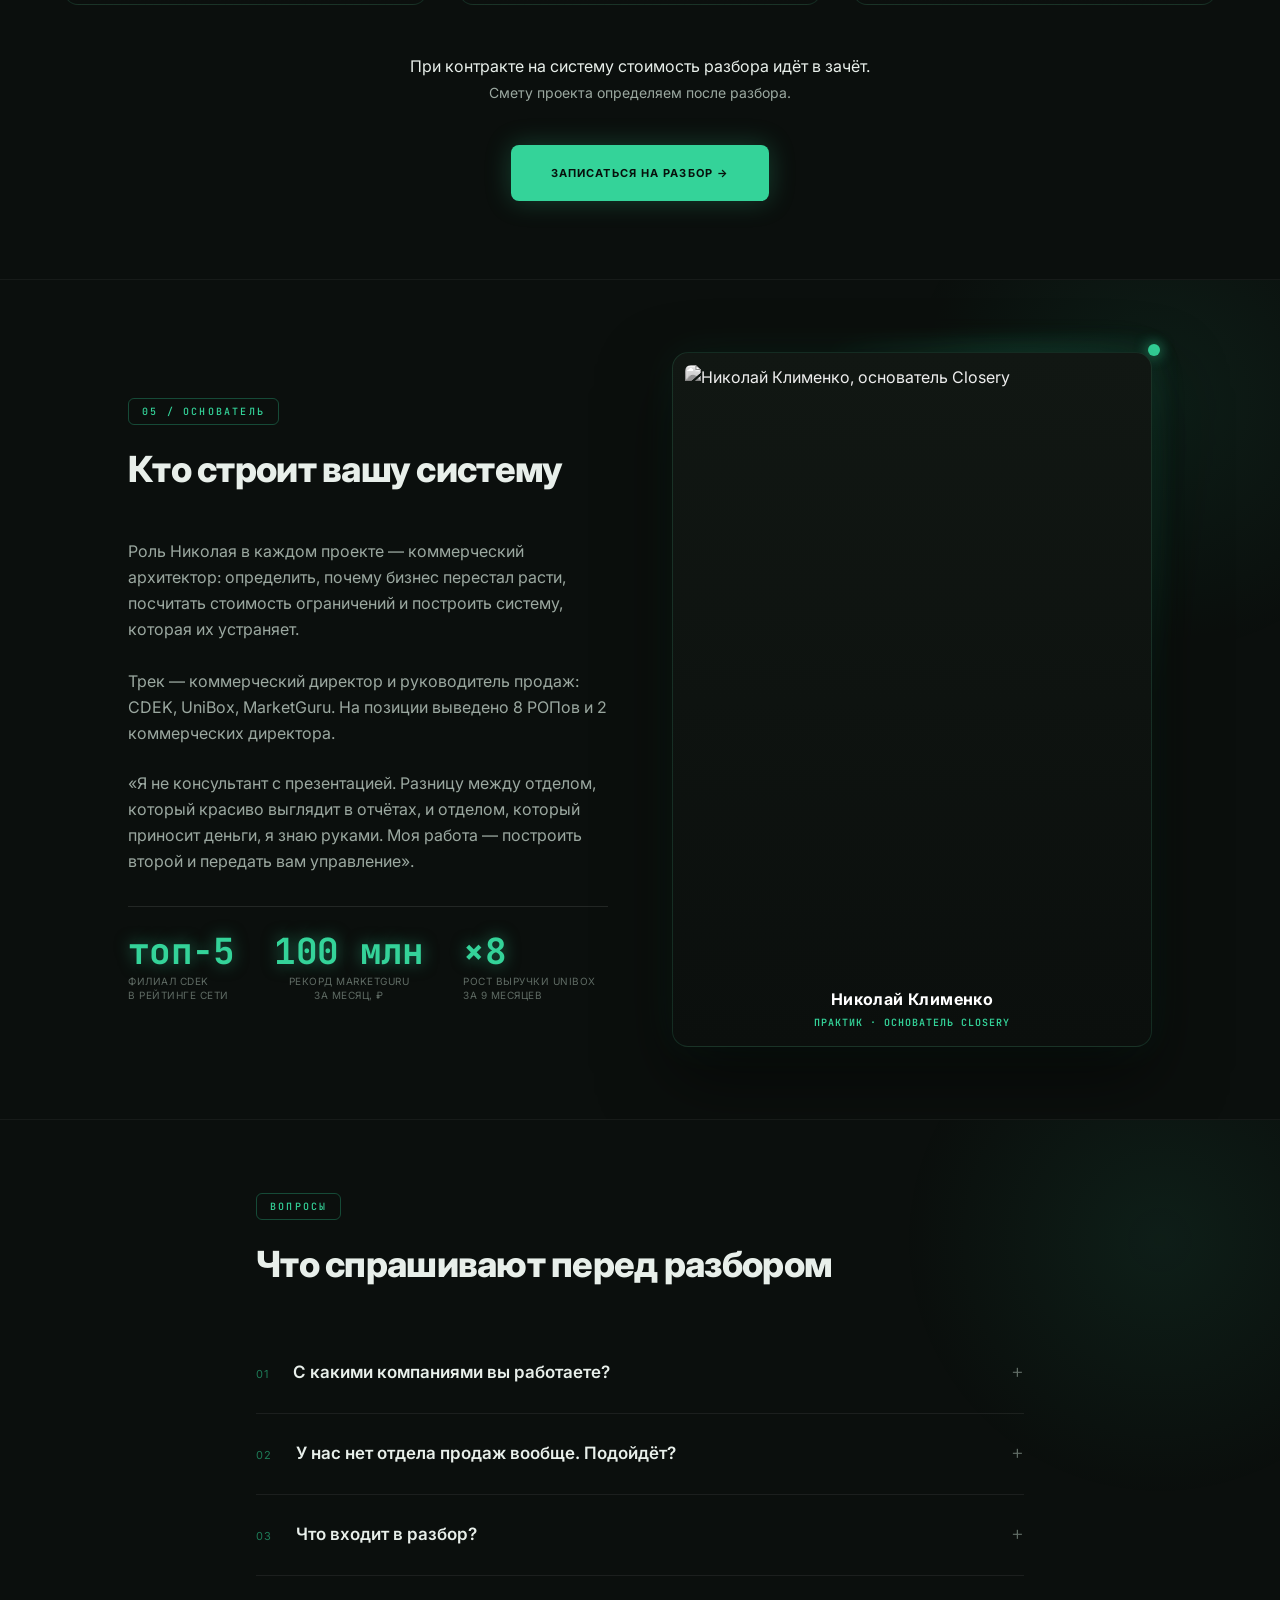
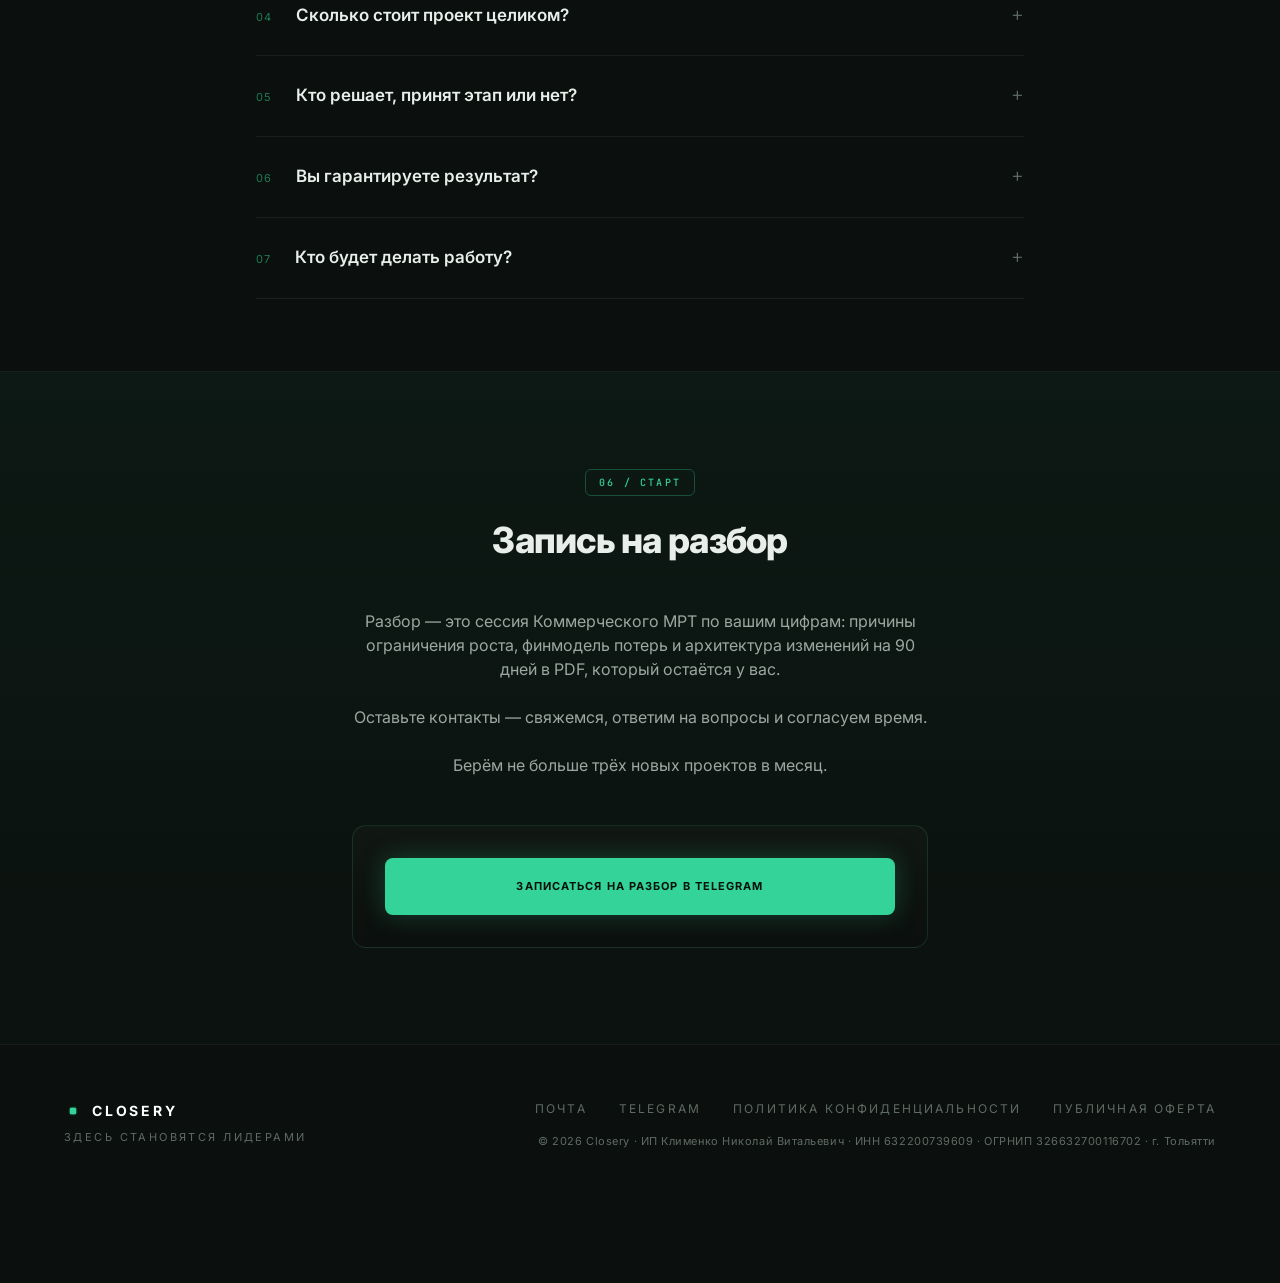
==== commit e4a02096: "Match inline CLOSERY wordmark weight/tracking to nav logo The "Мы же: CLOSERY" wordmark used font-we" ====
--- a/index.html
+++ b/index.html
@@ -872,7 +872,7 @@
               <li class="flex gap-3 text-[#C9D6CE]"><span class="text-[#6EE7B7]">—</span> Умножаем прибыль</li>
             </ul>
             <p class="text-white text-xl md:text-2xl leading-snug text-center" style="font-family:'PT Serif',serif;font-style:italic;font-weight:700">
-              <span class="inline-flex items-center gap-2 align-middle not-italic" style="font-family:'Inter',sans-serif;font-weight:800;letter-spacing:.02em">
+              <span class="inline-flex items-center gap-2 align-middle not-italic" style="font-family:'Inter',sans-serif;font-weight:700;letter-spacing:.2em">
                 <img src="/mark-transparent.svg" alt="" width="20" height="20" style="display:inline-block">CLOSERY</span>
             </p>
           </div>
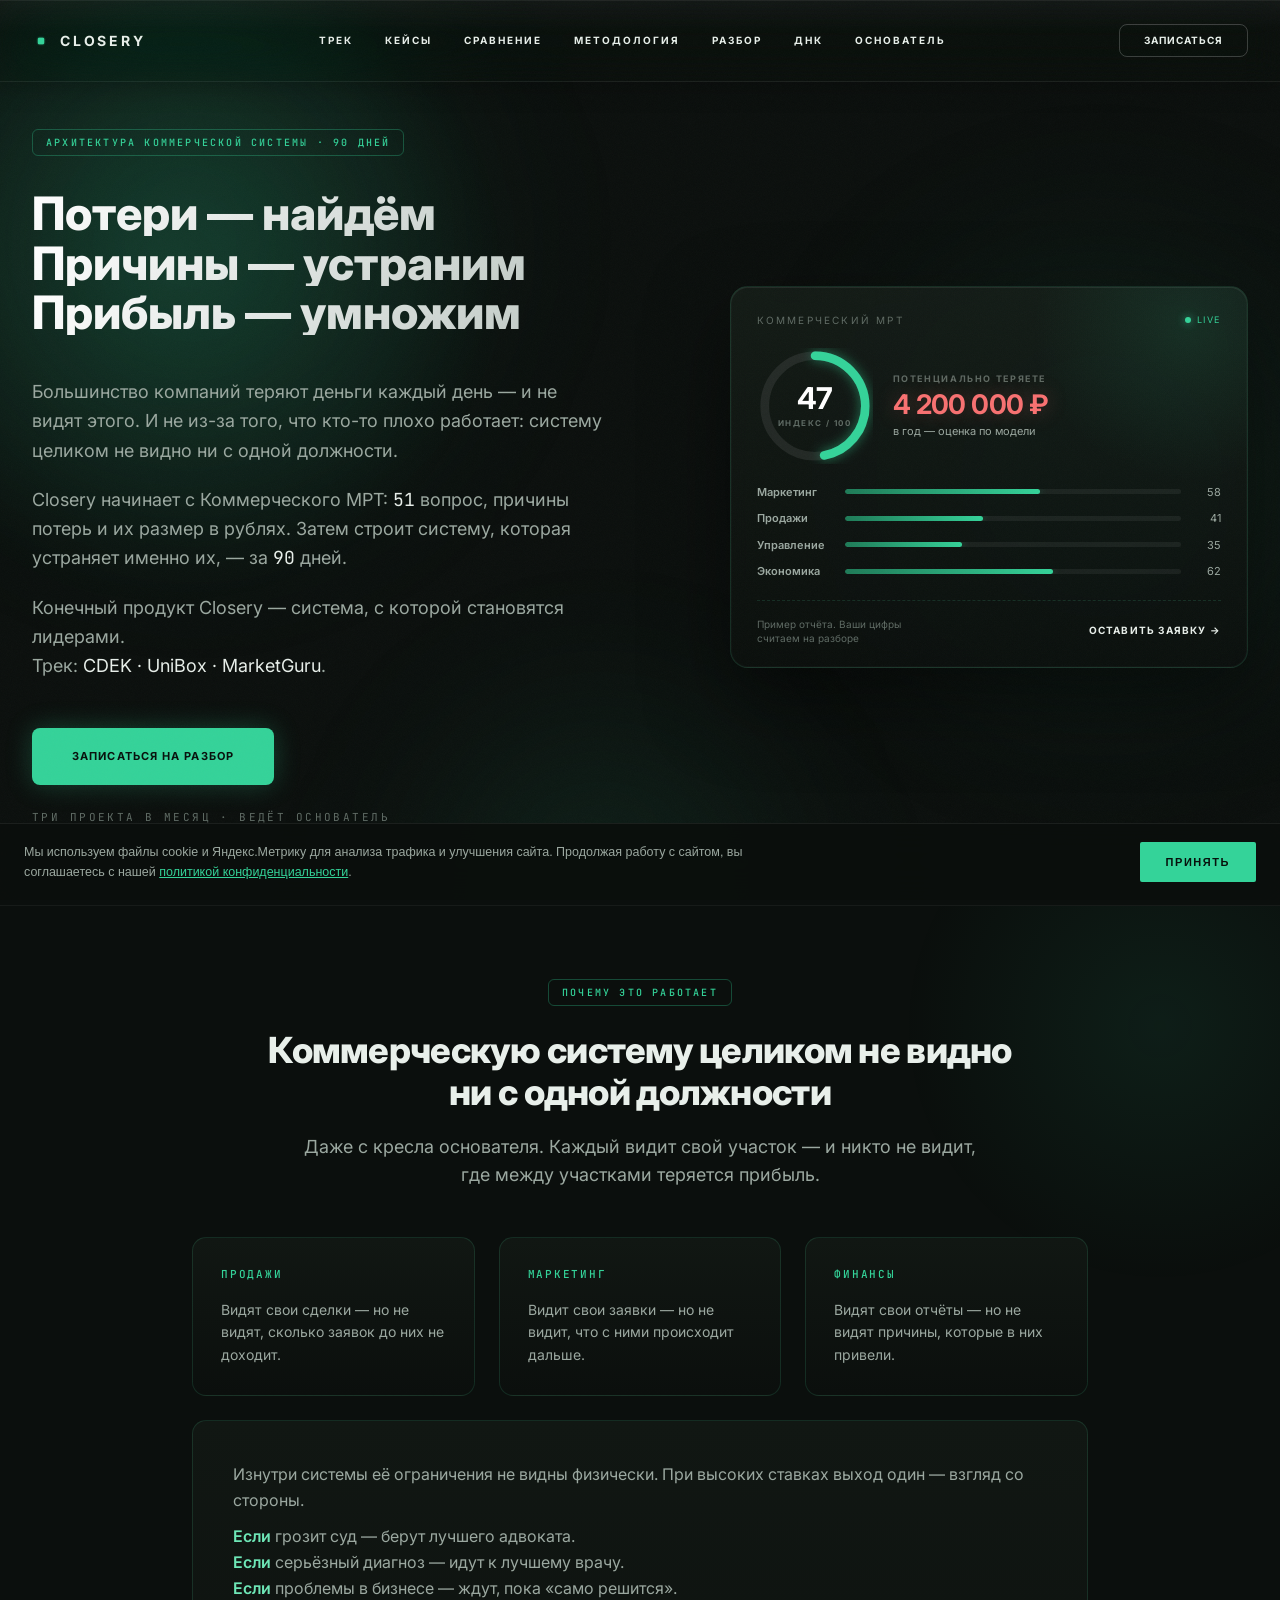
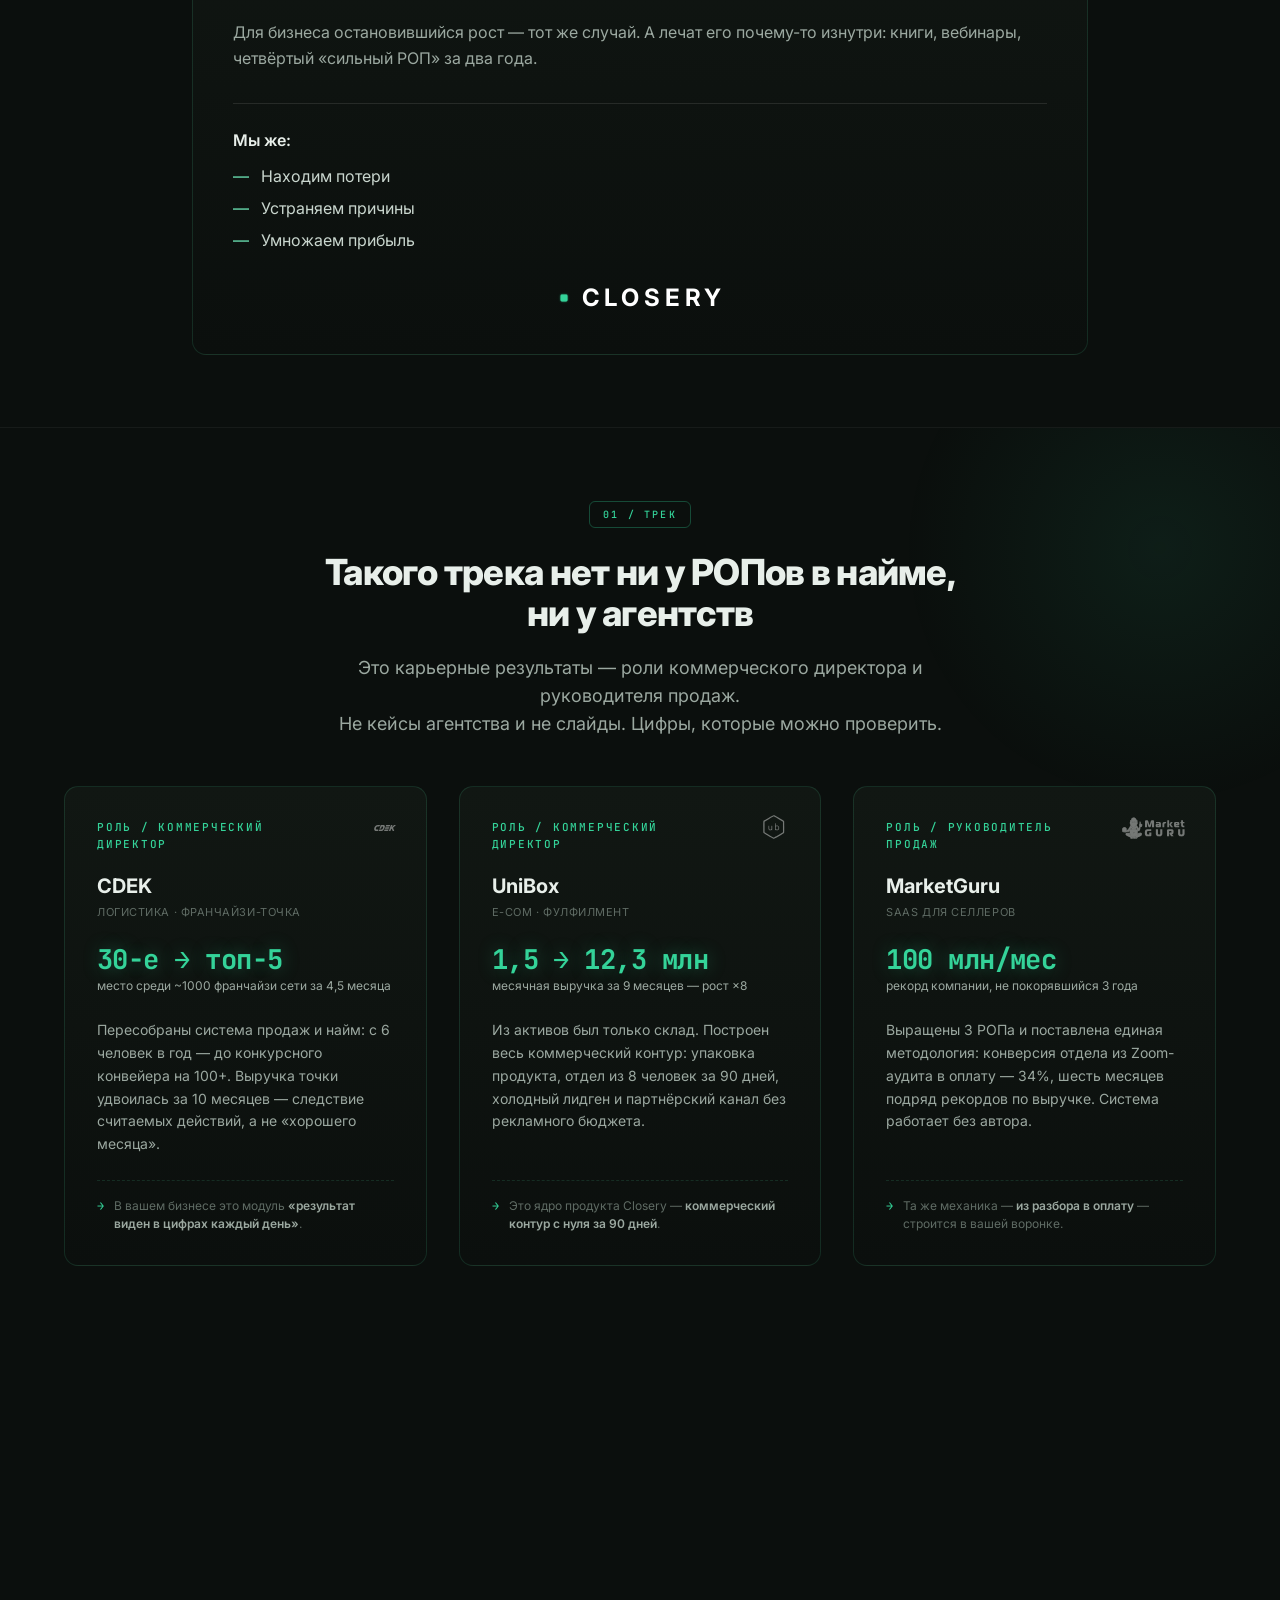
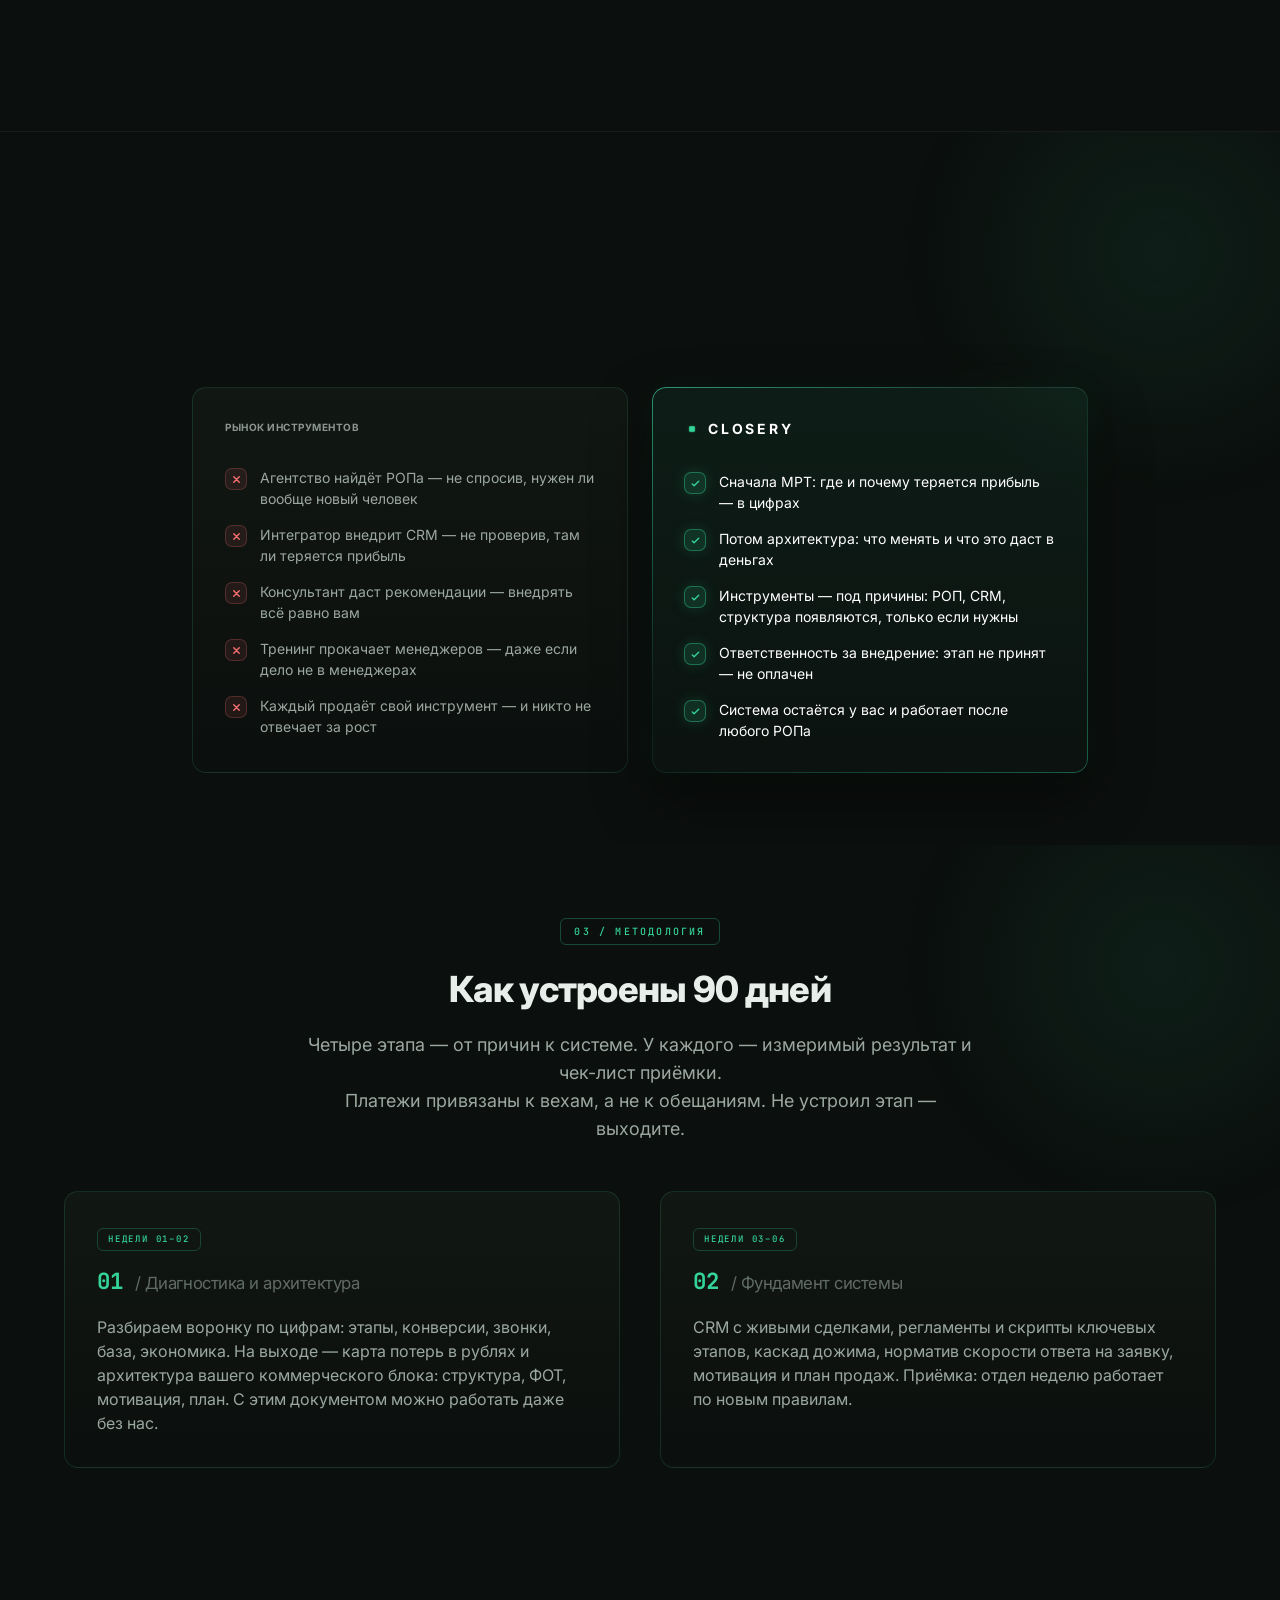
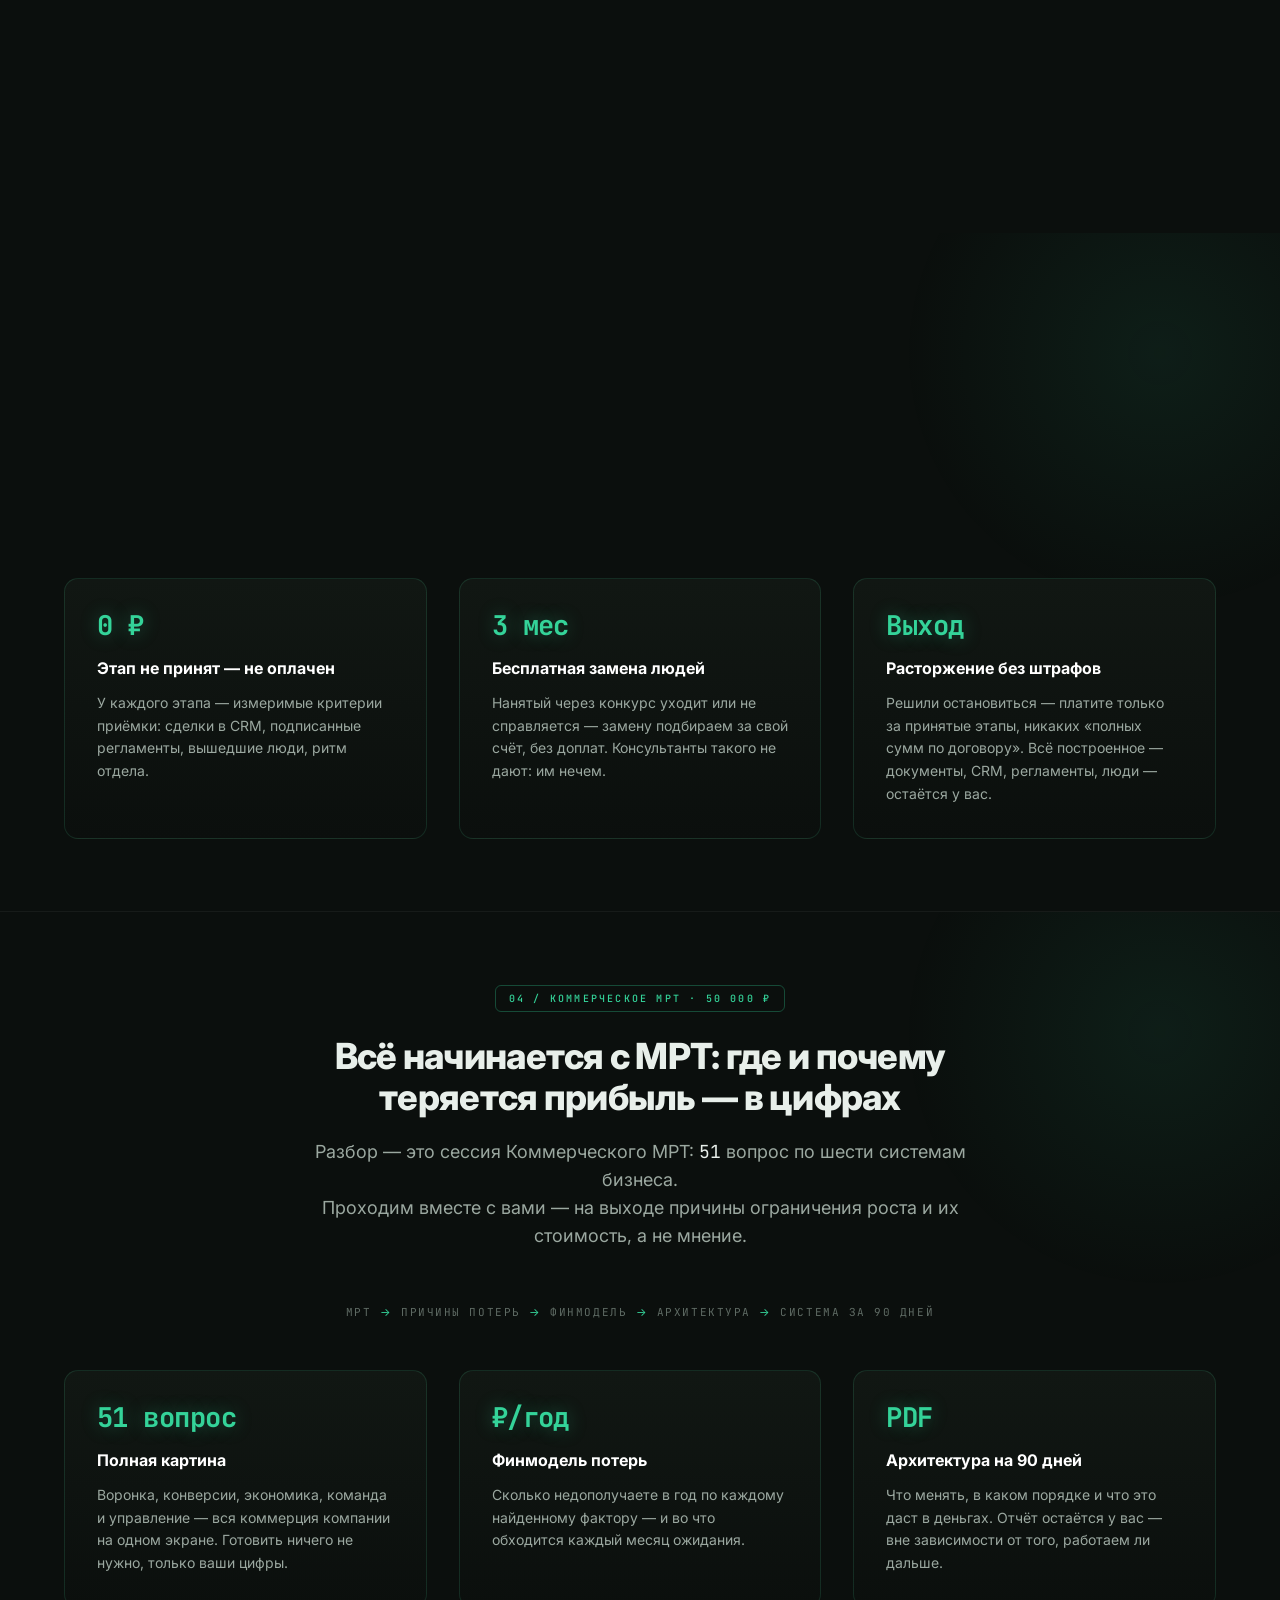
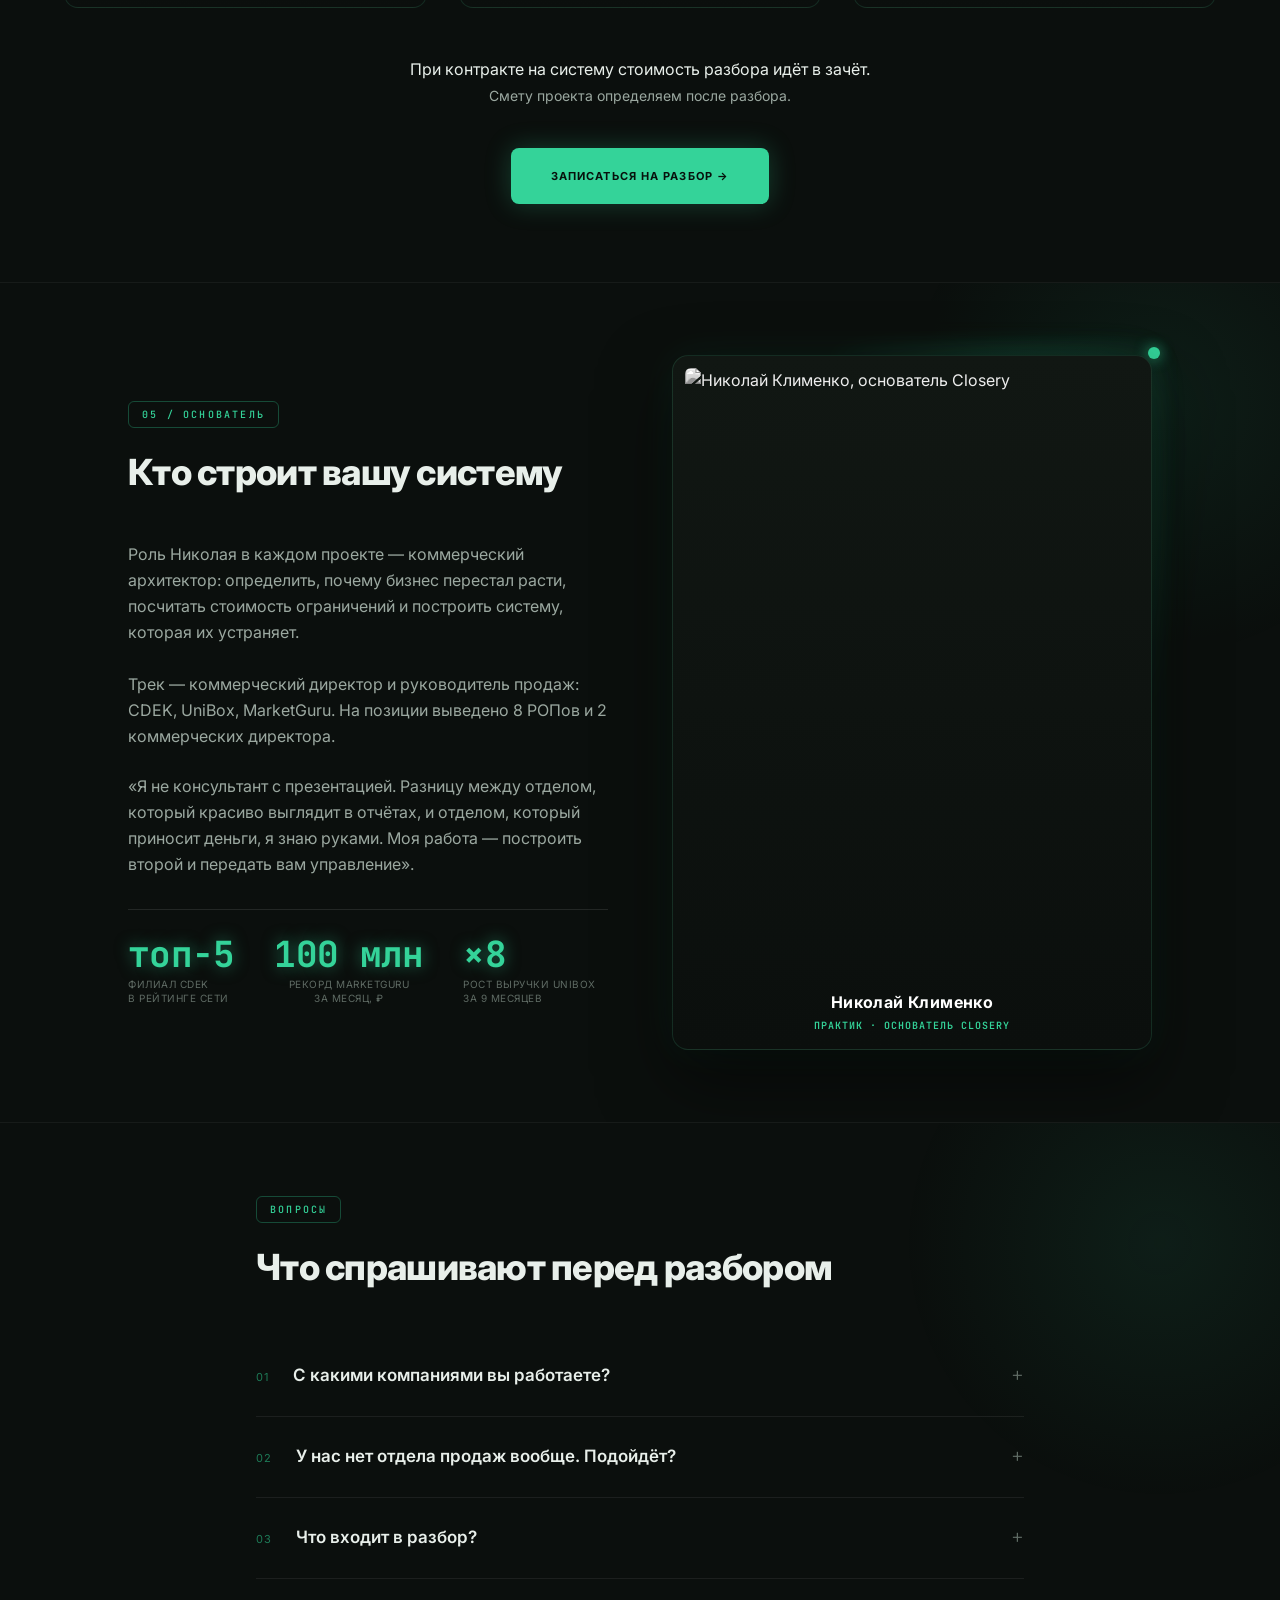
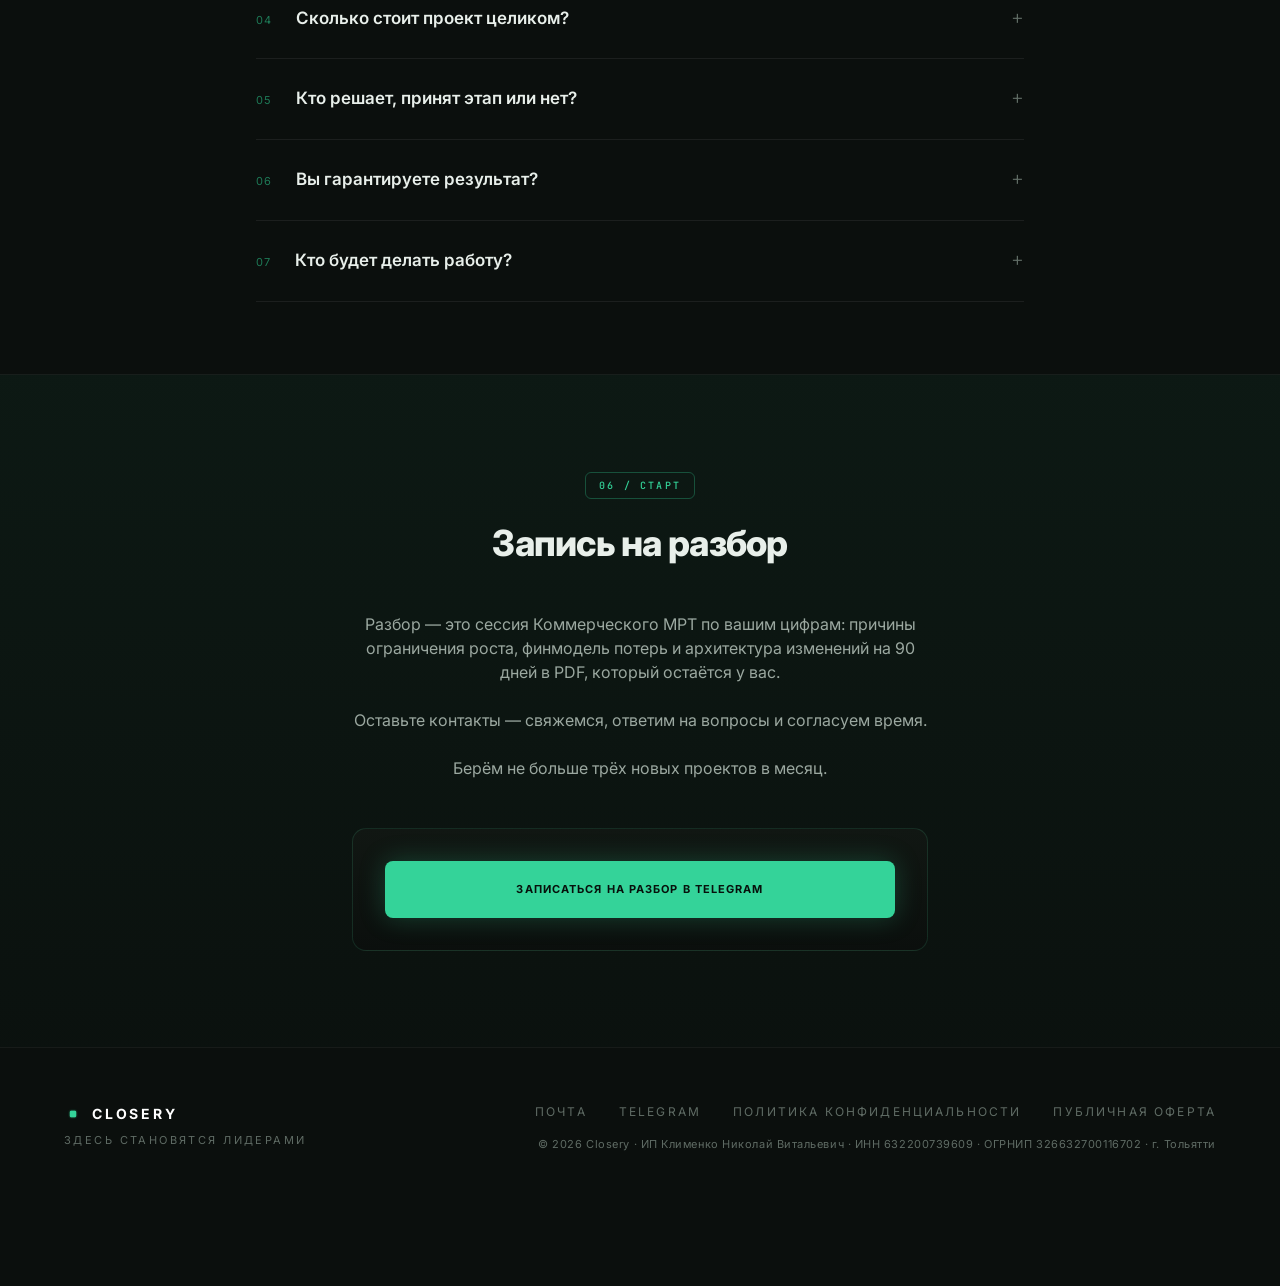
==== commit a2382856: "Replace "Метод Closery" label with centered logo wordmark Matches the treatment already used in the " ====
--- a/index.html
+++ b/index.html
@@ -969,7 +969,10 @@
         </div>
 
         <div class="our-side p-8 reveal rd2">
-          <h3 class="font-bold mb-8 text-emerald-500 uppercase tracking-wider text-[10px]">Метод Closery</h3>
+          <div class="mb-8 flex items-center justify-center gap-2">
+            <img src="/mark-transparent.svg" alt="" width="16" height="16" style="display:inline-block">
+            <span class="font-bold uppercase text-sm text-white" style="letter-spacing:.2em">CLOSERY</span>
+          </div>
           <div class="cmp-list text-white">
             <div class="cmp-row"><span class="cmp-ico cmp-v"><svg viewBox="0 0 24 24" fill="none" stroke="currentColor" stroke-width="3" stroke-linecap="round" stroke-linejoin="round"><path d="M5 13l4 4L19 7"/></svg></span><span>Сначала МРТ: где и почему теряется прибыль — в цифрах</span></div>
             <div class="cmp-row"><span class="cmp-ico cmp-v"><svg viewBox="0 0 24 24" fill="none" stroke="currentColor" stroke-width="3" stroke-linecap="round" stroke-linejoin="round"><path d="M5 13l4 4L19 7"/></svg></span><span>Потом архитектура: что менять и что это даст в деньгах</span></div>
